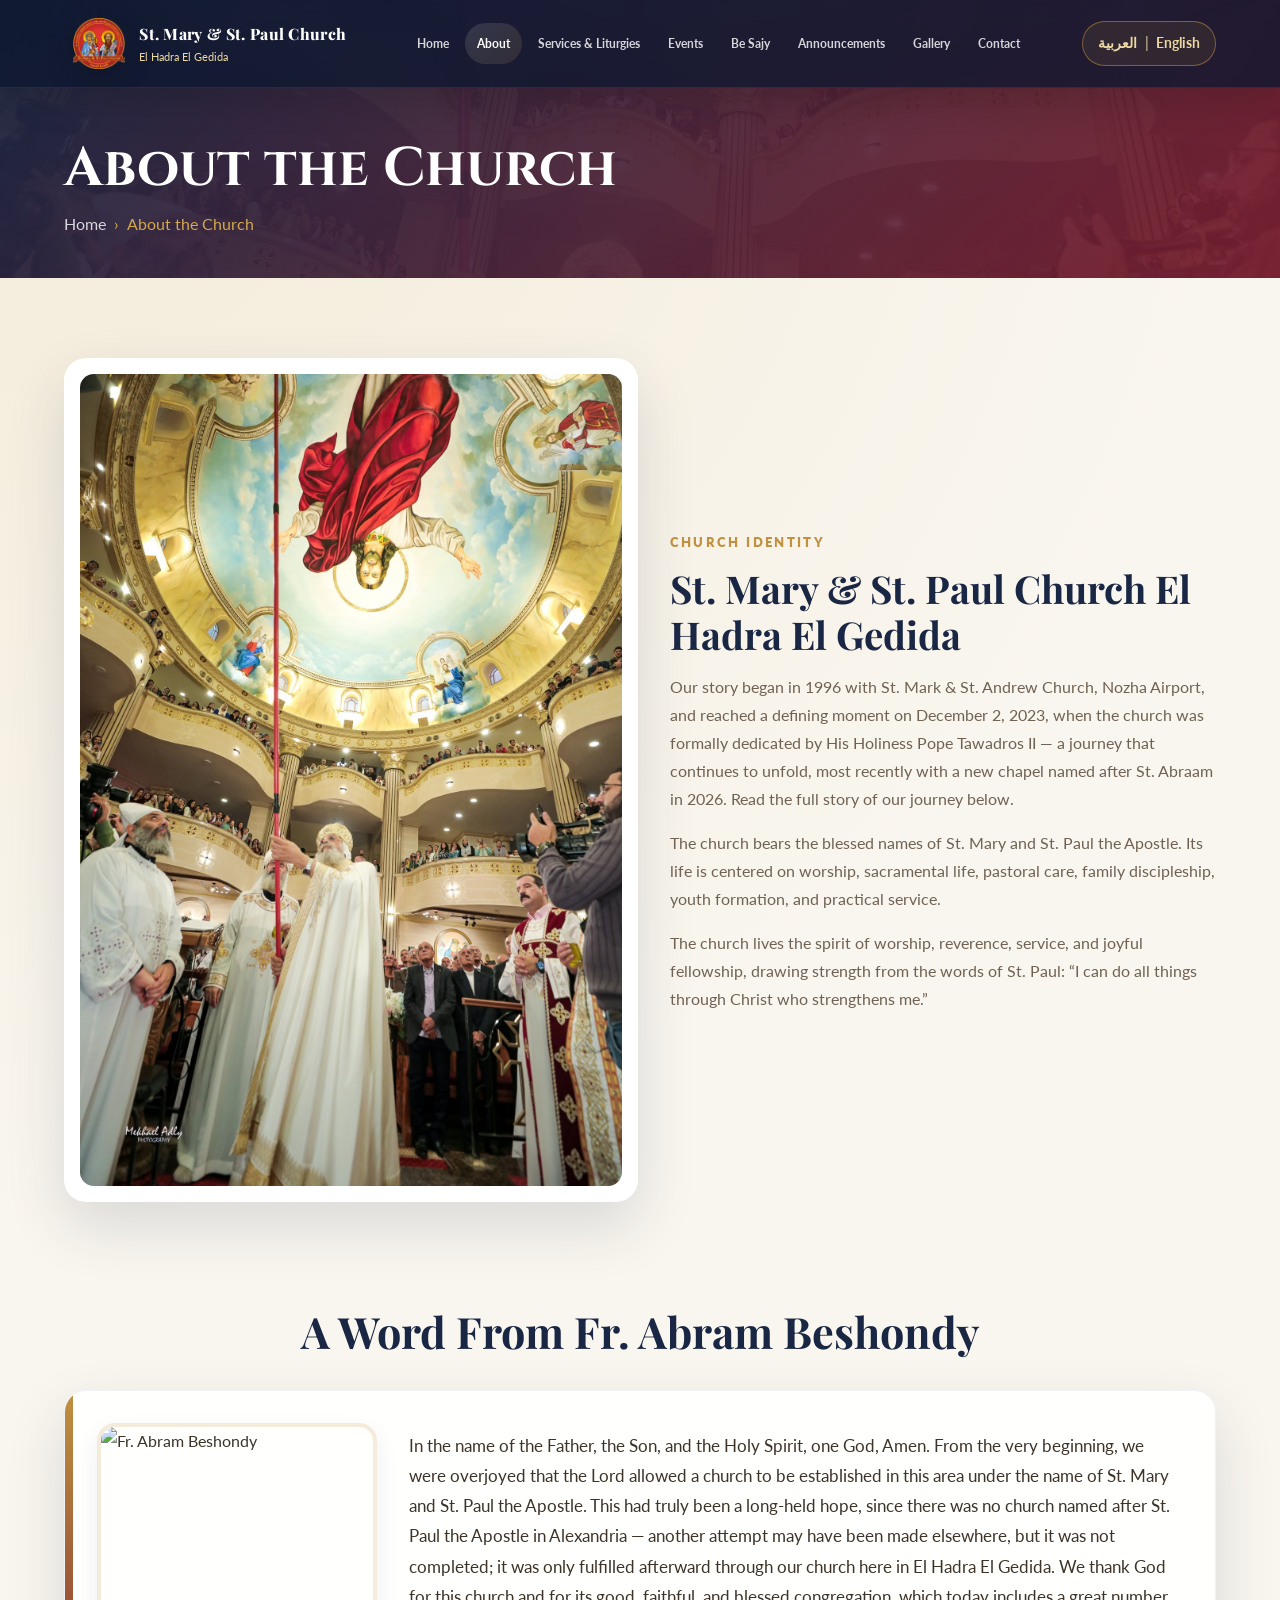
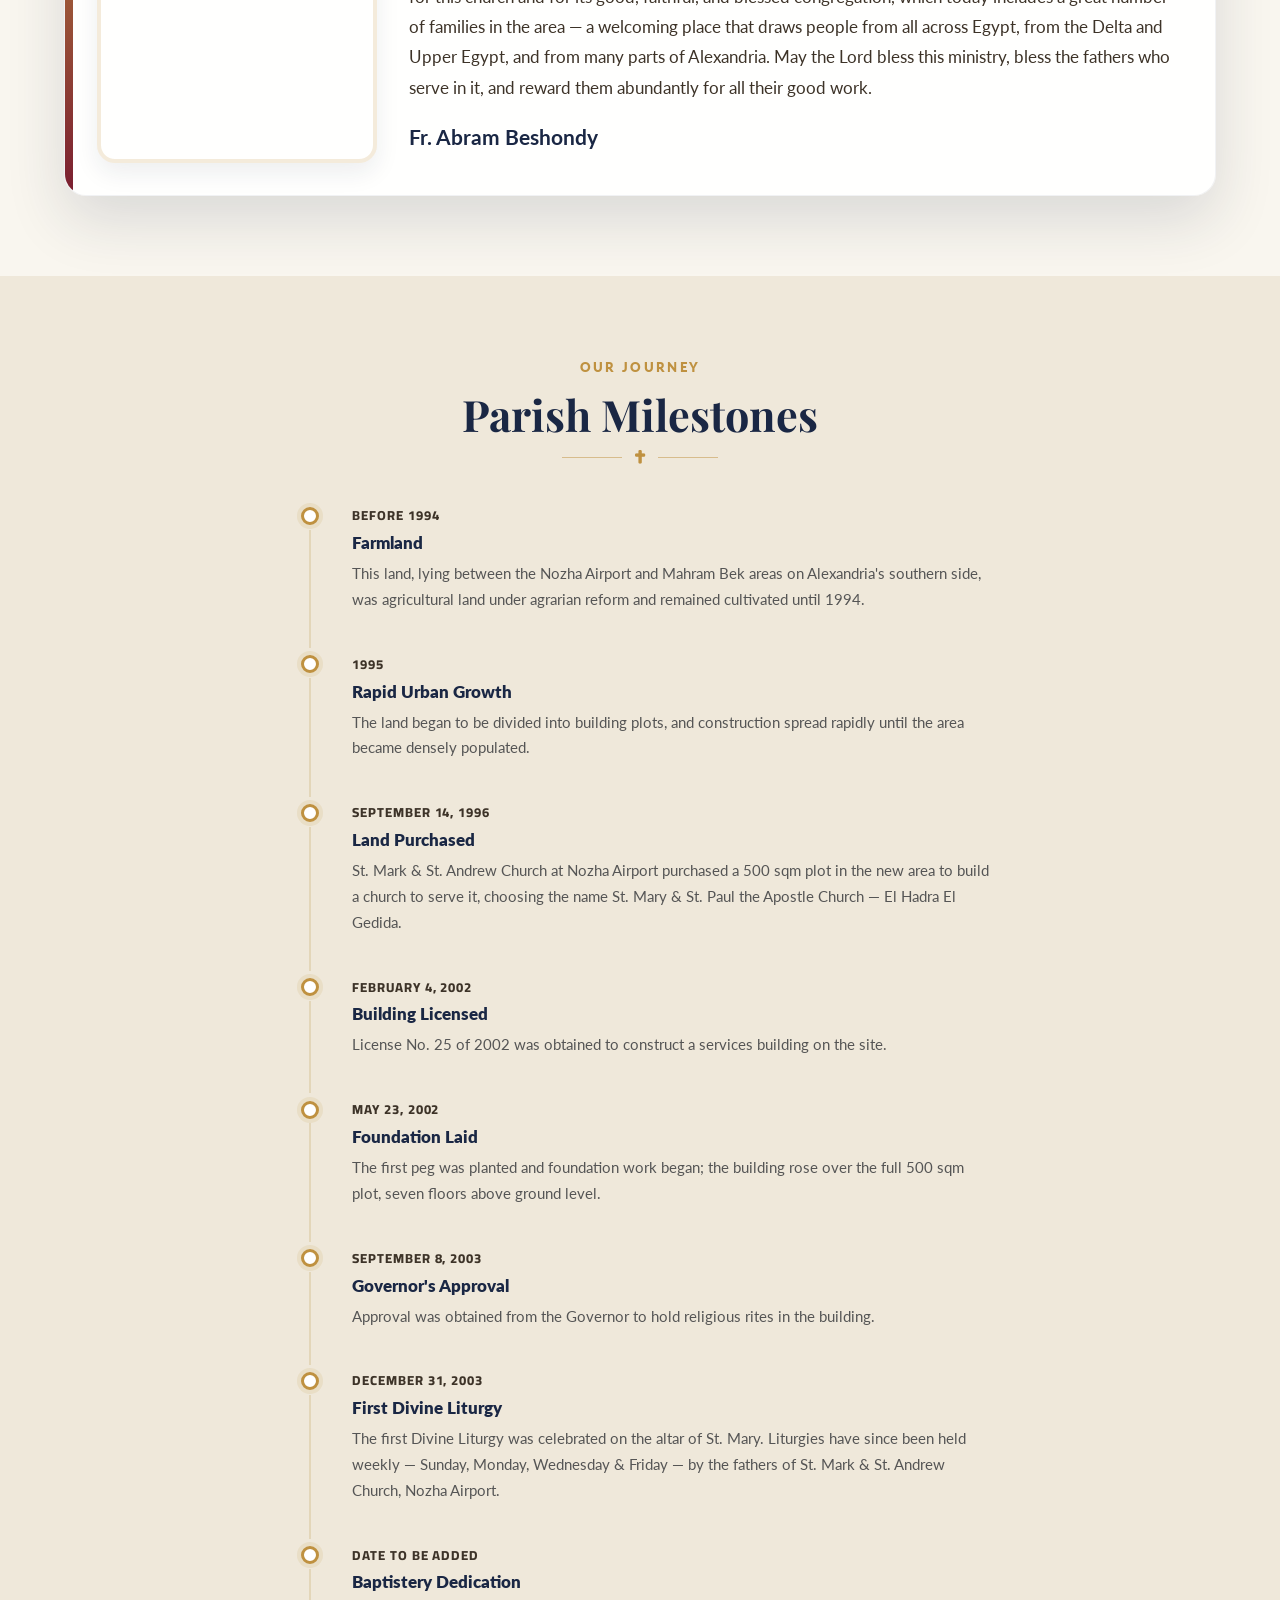
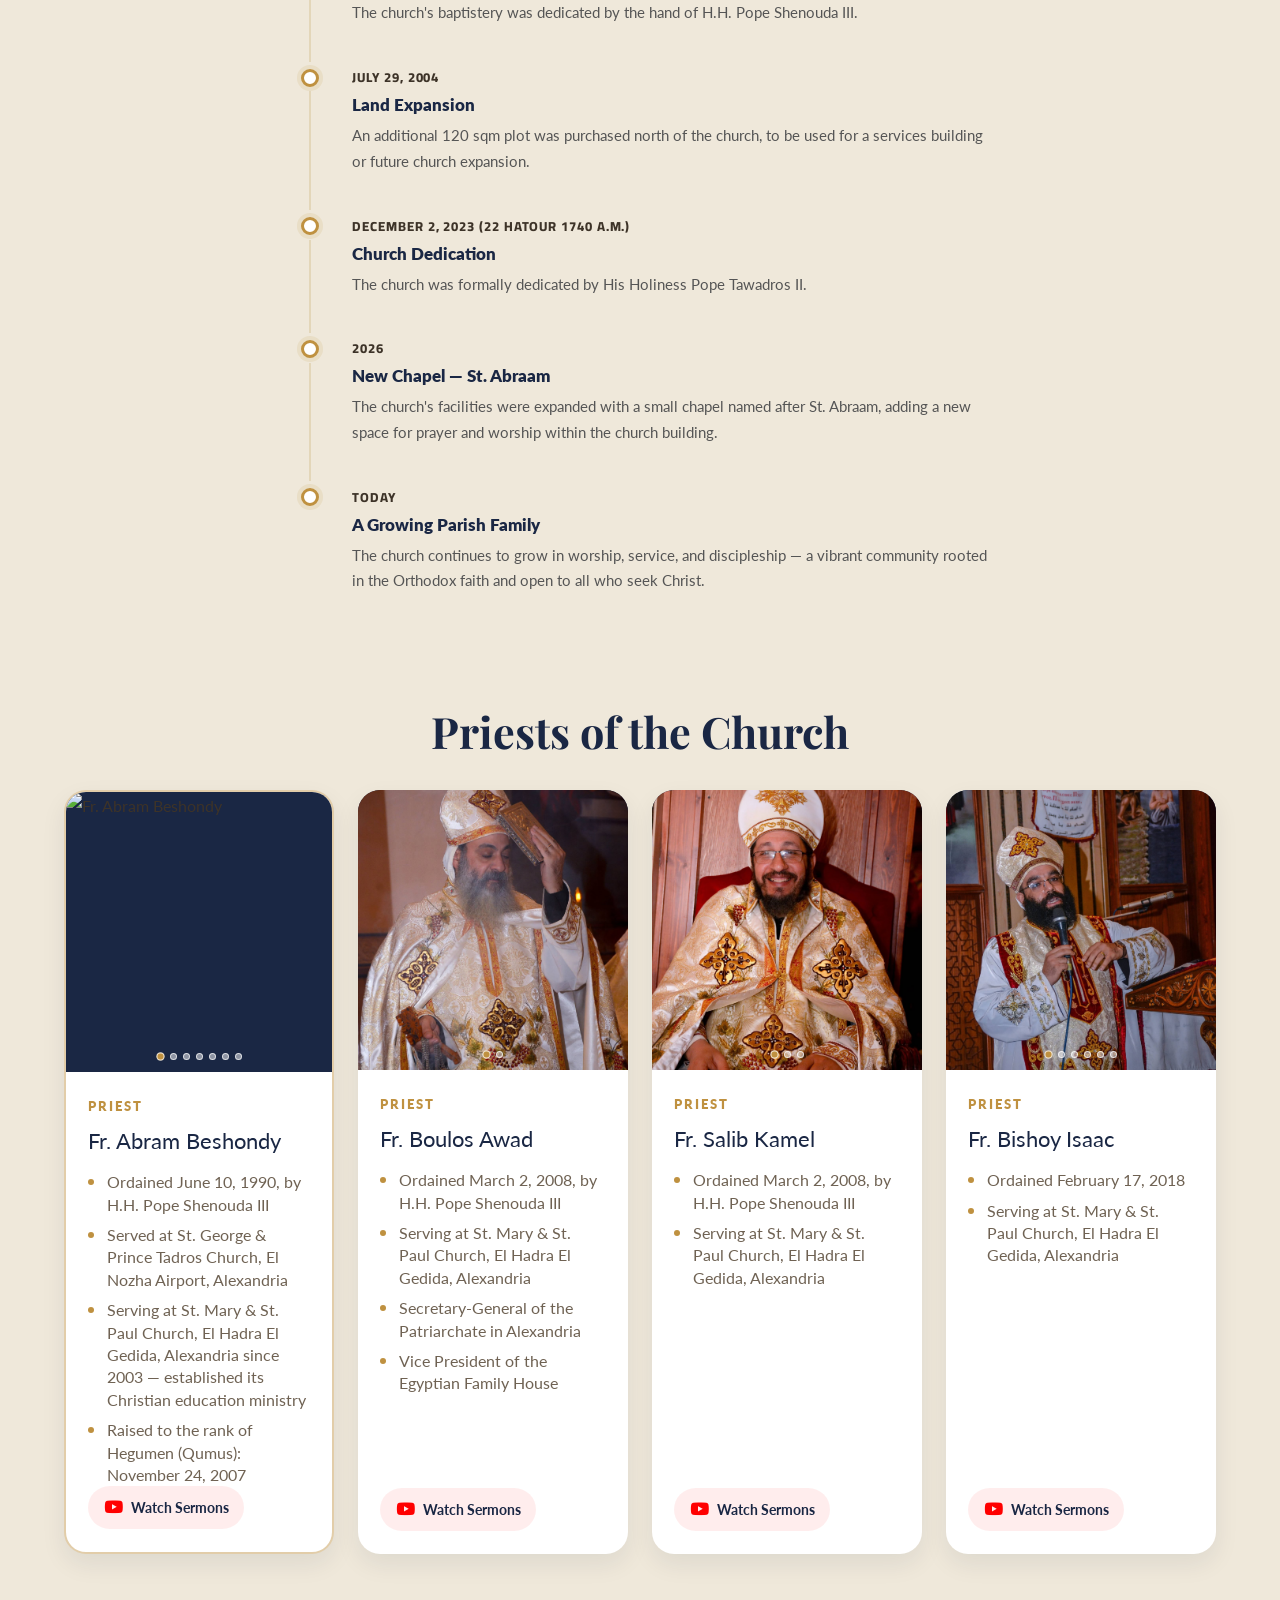
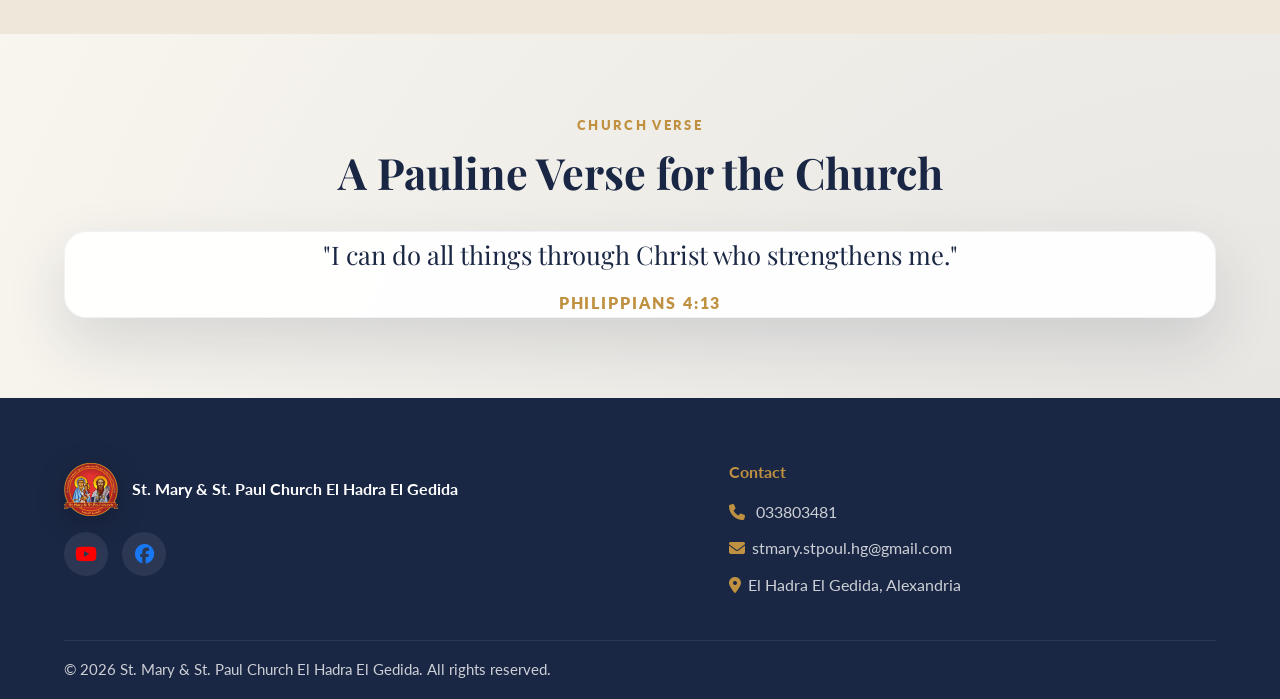
==== pages/about.html @ 47e1be83 "Add files via upload" ====
<!DOCTYPE html>
<html lang="en" dir="ltr">
<head>
  <meta charset="UTF-8" />
  <meta name="viewport" content="width=device-width, initial-scale=1.0" />
  <meta name="description" content="About St. Mary &amp; St. Paul Church  El Hadra El Gedida, its identity, mission, values, and church verse." />
  <title>About - St. Mary &amp; St. Paul Church  El Hadra El Gedida</title>
  <link rel="icon" type="image/png" href="../assets/church-logo.png" />
  <link rel="preconnect" href="https://fonts.googleapis.com" />
  <link rel="preconnect" href="https://fonts.gstatic.com" crossorigin />
  <link href="https://fonts.googleapis.com/css2?family=Amiri:ital,wght@0,400;0,700;1,400&family=Cairo:wght@400;600;700;800&family=Cinzel:wght@400;600;700&family=Playfair+Display:wght@400;600;700&family=Lato:wght@300;400;700&display=swap" rel="stylesheet" />
  <link rel="stylesheet" href="https://cdnjs.cloudflare.com/ajax/libs/font-awesome/6.5.0/css/all.min.css" />
  <link rel="stylesheet" href="../css/styles.css" />
</head>
<body data-title-en="About - St. Mary &amp; St. Paul Church  El Hadra El Gedida" data-title-ar="عن الكنيسة - كنيسة السيدة العذراء والقديس بولس الرسول الحضره الجديده" data-desc-en="About St. Mary &amp; St. Paul Church  El Hadra El Gedida, its identity, mission, values, and church verse." data-desc-ar="عن كنيسة السيدة العذراء والقديس بولس الرسول الحضره الجديده، وهويتها ورسالتها وقيمها وشعارها الكتابي.">
  
<nav id="nav">
  <div class="nav-inner">
    <a href="../index.html" class="nav-brand">
      <img src="../assets/church-logo.png" alt="Church logo" class="brand-logo" />
      <div>
        <div class="brand-name" data-en="St. Mary &amp; St. Paul Church " data-ar="كنيسة السيدة العذراء والقديس بولس الرسول">St. Mary &amp; St. Paul Church </div>
        <div class="brand-sub" data-en="El Hadra El Gedida" data-ar="الحضرة الجديدة">El Hadra El Gedida</div>
      </div>
    </a>

    <div class="nav-links">
      <a href="../index.html" data-en="Home" data-ar="الرئيسية">Home</a><a href="about.html" class="active" data-en="About" data-ar="عن الكنيسة">About</a><a href="services.html" data-en="Services &amp; Liturgies" data-ar="القداسات والخدمات">Services &amp; Liturgies</a><a href="events.html" data-en="Events" data-ar="الفعاليات">Events</a><a href="be-sajy.html" data-en="Be Sajy" data-ar="بي ساجي">Be Sajy</a><a href="announcements.html" data-en="Announcements" data-ar="الإعلانات">Announcements</a><a href="gallery.html" data-en="Gallery" data-ar="المعرض">Gallery</a><a href="contact.html" data-en="Contact" data-ar="اتصل بنا">Contact</a>
    </div>

    <div class="nav-actions">
      <button class="lang-toggle" type="button" onclick="toggleLanguage()" aria-label="Language switch">
        <span>العربية</span>
        <span class="sep">|</span>
        <span>English</span>
      </button>
      <button class="hamburger" id="hamburger" onclick="toggleMenu()" aria-label="Toggle navigation">
        <span></span><span></span><span></span>
      </button>
    </div>
  </div>
</nav>

<div class="nav-mob" id="navMob">
  <button class="lang-toggle" type="button" onclick="toggleLanguage()" aria-label="Language switch">
    <span>العربية</span>
    <span class="sep">|</span>
    <span>English</span>
  </button>
  <a href="../index.html" data-en="Home" data-ar="الرئيسية">Home</a><a href="about.html" class="active" data-en="About" data-ar="عن الكنيسة">About</a><a href="services.html" data-en="Services &amp; Liturgies" data-ar="القداسات والخدمات">Services &amp; Liturgies</a><a href="events.html" data-en="Events" data-ar="الفعاليات">Events</a><a href="be-sajy.html" data-en="Be Sajy" data-ar="بي ساجي">Be Sajy</a><a href="announcements.html" data-en="Announcements" data-ar="الإعلانات">Announcements</a><a href="gallery.html" data-en="Gallery" data-ar="المعرض">Gallery</a><a href="contact.html" data-en="Contact" data-ar="اتصل بنا">Contact</a>
</div>

  
<div class="pg-banner">
  <div class="container">
    <h1 data-en="About the Church" data-ar="عن الكنيسة">About the Church</h1>
    <div class="breadcrumb"><span data-en="Home" data-ar="الرئيسية">Home</span> <span class="bc-gold">›</span> <span class="bc-gold" data-en="About the Church" data-ar="عن الكنيسة">About the Church</span></div>
  </div>
</div>

<section class="section" style="padding-bottom:1.5rem">
  <div class="container">
    <div class="hist-grid hist-grid--compact">
      <div class="image-card">
        <img src="../assets/iconostasis-dedication.jpg" alt="Church interior and iconostasis" class="hist-img" />
      </div>
      <div class="hist-text">
        <span class="eyebrow" data-en="Church Identity" data-ar="هوية الكنيسة">Church Identity</span>
        <h2 data-en="St. Mary &amp; St. Paul Church  El Hadra El Gedida" data-ar="كنيسة السيدة العذراء والقديس بولس الرسول الحضره الجديده">St. Mary &amp; St. Paul Church  El Hadra El Gedida</h2>
        <p data-en="Our story began in 1996 with St. Mark &amp; St. Andrew Church, Nozha Airport, and reached a defining moment on December 2, 2023, when the church was formally dedicated by His Holiness Pope Tawadros II — a journey that continues to unfold, most recently with a new chapel named after St. Abraam in 2026. Read the full story of our journey below." data-ar="بدأت قصتنا عام ١٩٩٦ مع كنيسة مارجرجس والأميرتادرس بمطار النزهة، ووصلت إلى محطة فارقة في ٢ ديسمبر ٢٠٢٣ حين تم تدشين الكنيسة رسميًا بيد قداسة البابا تواضروس الثاني، وما زالت المسيرة مستمرة، وآخرها إضافة كنيسة صغيرة باسم الأنبا أبرام عام ٢٠٢٦. تابع قصة مسيرتنا كاملة أدناه.">Our story began in 1996 with St. Mark &amp; St. Andrew Church, Nozha Airport, and reached a defining moment on December 2, 2023, when the church was formally dedicated by His Holiness Pope Tawadros II — a journey that continues to unfold, most recently with a new chapel named after St. Abraam in 2026. Read the full story of our journey below.</p>
        <p data-en="The church bears the blessed names of St. Mary and St. Paul the Apostle. Its life is centered on worship, sacramental life, pastoral care, family discipleship, youth formation, and practical service." data-ar="تحمل الكنيسة الاسمين المباركين للسيدة العذراء والقديس بولس الرسول. وتتمحور حياتها حول العبادة والأسرار والرعاية والخدمة وتكوين الأسر والشباب عمليًا وروحيًا.">The church bears the blessed names of St. Mary and St. Paul the Apostle. Its life is centered on worship, sacramental life, pastoral care, family discipleship, youth formation, and practical service.</p>
        <p data-en="The church lives the spirit of worship, reverence, service, and joyful fellowship, drawing strength from the words of St. Paul: “I can do all things through Christ who strengthens me.”" data-ar="تحيا الكنيسة بروح العبادة والوقار والخدمة والشركة المفرحة، مستندة إلى كلمات القديس بولس: «أستطيع كل شيء في المسيح الذي يقوّيني».">The church lives the spirit of worship, reverence, service, and joyful fellowship, drawing strength from the words of St. Paul: “I can do all things through Christ who strengthens me.”</p>
      </div>
    </div>
  </div>
</section>

<section class="section">
  <div class="container">
    <div class="sec-hd reveal-up">
      <h2 data-en="A Word From Fr. Abram Beshondy" data-ar="كلمة من أبونا أبرام بشوندي">A Word From Fr. Abram Beshondy</h2>
    </div>

    <div class="welcome-card reveal-up">
      <img src="../assets/fr-abram-new-1.jpg" alt="Fr. Abram Beshondy" class="welcome-photo" />
      <div>
        <p class="welcome-quote" data-en="In the name of the Father, the Son, and the Holy Spirit, one God, Amen. From the very beginning, we were overjoyed that the Lord allowed a church to be established in this area under the name of St. Mary and St. Paul the Apostle. This had truly been a long-held hope, since there was no church named after St. Paul the Apostle in Alexandria &mdash; another attempt may have been made elsewhere, but it was not completed; it was only fulfilled afterward through our church here in El Hadra El Gedida. We thank God for this church and for its good, faithful, and blessed congregation, which today includes a great number of families in the area &mdash; a welcoming place that draws people from all across Egypt, from the Delta and Upper Egypt, and from many parts of Alexandria. May the Lord bless this ministry, bless the fathers who serve in it, and reward them abundantly for all their good work." data-ar="بسم الاب و الابن و الروح القدس الله واحد امين.في البدايه احنا فرحانين اوي ان ربنا سمح ان يبقي في كنيسه في المنطقه هنا باسم السيده العذراء و القديس بولس الرسول و دي كانت امنيه الحقيقه من زمان لان مكنش في كنايس باسم بولس الرسول في اسكندريه يمكن كان في كنيسه تانيه و محصلش انها تمت لكت تمت بعد الكنيسه بتاعتنا هنا في الحضره الجديده . فنشكر ربنا  ان في كنيسه و في شعب طيب و وفي ومبارك و يعتبر عدد كبير اوي اوي من اسر موجوده في المنطقه لانها منطقه جاذبه مش طارده و جاذبه ناس كتير اوي من كل مصر وجه بحري و وجه قبلي و من مناطق كتير في اسكندريه فربنا يبارك و يبارك في الخدمه و في الاباء اللي بيشتغلو فيها و يعوضهم كل خير.">In the name of the Father, the Son, and the Holy Spirit, one God, Amen. From the very beginning, we were overjoyed that the Lord allowed a church to be established in this area under the name of St. Mary and St. Paul the Apostle. This had truly been a long-held hope, since there was no church named after St. Paul the Apostle in Alexandria &mdash; another attempt may have been made elsewhere, but it was not completed; it was only fulfilled afterward through our church here in El Hadra El Gedida. We thank God for this church and for its good, faithful, and blessed congregation, which today includes a great number of families in the area &mdash; a welcoming place that draws people from all across Egypt, from the Delta and Upper Egypt, and from many parts of Alexandria. May the Lord bless this ministry, bless the fathers who serve in it, and reward them abundantly for all their good work.</p>
        <div class="sig-name" data-en="Fr. Abram Beshondy" data-ar="أبونا أبرام بشوندي">Fr. Abram Beshondy</div>
      </div>
    </div>
  </div>
  </div>
</section>

<section class="section sec--alt">
  <div class="container">
    <div class="sec-hd reveal-up">
      <span class="eyebrow" data-en="Our Journey" data-ar="مسيرتنا">Our Journey</span>
      <h2 data-en="Parish Milestones" data-ar="محطات الكنيسة">Parish Milestones</h2>
      <div class="tl-divider"><span></span><i class="fa-solid fa-cross"></i><span></span></div>
    </div>

    <div class="timeline">

      <div class="tl-item reveal-up">
        <div class="tl-marker"><span class="tl-dot"></span><div class="tl-line"></div></div>
        <div class="tl-body">
          <div class="tl-year" data-en="Before 1994" data-ar="قبل سنة ١٩٩٤">Before 1994</div>
          <div class="tl-title" data-en="Farmland" data-ar="أرض زراعية">Farmland</div>
          <div class="tl-text" data-en="This land, lying between the Nozha Airport and Mahram Bek areas on Alexandria's southern side, was agricultural land under agrarian reform and remained cultivated until 1994." data-ar="كانت هذه المنطقة، الواقعة بين منطقتي مطار النزهة ومحرم بك من الوجه القبلي، أرضًا زراعية تابعة للإصلاح الزراعي، وظلت مزروعة حتى سنة ١٩٩٤.">This land, lying between the Nozha Airport and Mahram Bek areas on Alexandria's southern side, was agricultural land under agrarian reform and remained cultivated until 1994.</div>
        </div>
      </div>

      <div class="tl-item reveal-up">
        <div class="tl-marker"><span class="tl-dot"></span><div class="tl-line"></div></div>
        <div class="tl-body">
          <div class="tl-year" data-en="1995" data-ar="١٩٩٥">1995</div>
          <div class="tl-title" data-en="Rapid Urban Growth" data-ar="توسع عمراني سريع">Rapid Urban Growth</div>
          <div class="tl-text" data-en="The land began to be divided into building plots, and construction spread rapidly until the area became densely populated." data-ar="بدأ تقسيم هذه الأرض إلى مبانٍ، وانتشرت فيها المباني انتشارًا هائلاً حتى أصبحت المنطقة مزدحمة بالسكان.">The land began to be divided into building plots, and construction spread rapidly until the area became densely populated.</div>
        </div>
      </div>

      <div class="tl-item reveal-up">
        <div class="tl-marker"><span class="tl-dot"></span><div class="tl-line"></div></div>
        <div class="tl-body">
          <div class="tl-year" data-en="September 14, 1996" data-ar="١٤ سبتمبر ١٩٩٦">September 14, 1996</div>
          <div class="tl-title" data-en="Land Purchased" data-ar="شراء الأرض">Land Purchased</div>
          <div class="tl-text" data-en="St. Mark &amp; St. Andrew Church at Nozha Airport purchased a 500 sqm plot in the new area to build a church to serve it, choosing the name St. Mary &amp; St. Paul the Apostle Church — El Hadra El Gedida." data-ar="قامت كنيسة مارجرجس والأميرتادرس بمطار النزهة بشراء قطعة أرض مساحتها ٥٠٠ م٢ في المنطقة الجديدة لإنشاء كنيسة تخدمها، وتم اختيار اسم كنيسة السيدة العذراء والقديس بولس الرسول - بالحضرة الجديدة.">St. Mark &amp; St. Andrew Church at Nozha Airport purchased a 500 sqm plot in the new area to build a church to serve it, choosing the name St. Mary &amp; St. Paul the Apostle Church — El Hadra El Gedida.</div>
        </div>
      </div>

      <div class="tl-item reveal-up">
        <div class="tl-marker"><span class="tl-dot"></span><div class="tl-line"></div></div>
        <div class="tl-body">
          <div class="tl-year" data-en="February 4, 2002" data-ar="٤ فبراير ٢٠٠٢">February 4, 2002</div>
          <div class="tl-title" data-en="Building Licensed" data-ar="الحصول على ترخيص البناء">Building Licensed</div>
          <div class="tl-text" data-en="License No. 25 of 2002 was obtained to construct a services building on the site." data-ar="تم الحصول على الترخيص رقم ٢٥ لسنة ٢٠٠٢ لإنشاء مبنى خدمات.">License No. 25 of 2002 was obtained to construct a services building on the site.</div>
        </div>
      </div>

      <div class="tl-item reveal-up">
        <div class="tl-marker"><span class="tl-dot"></span><div class="tl-line"></div></div>
        <div class="tl-body">
          <div class="tl-year" data-en="May 23, 2002" data-ar="٢٣ مايو ٢٠٠٢">May 23, 2002</div>
          <div class="tl-title" data-en="Foundation Laid" data-ar="وضع حجر الأساس">Foundation Laid</div>
          <div class="tl-text" data-en="The first peg was planted and foundation work began; the building rose over the full 500 sqm plot, seven floors above ground level." data-ar="تم زرع أول خازوق وبدأ العمل في الأساسات والقواعد والأعمدة، وأُقيم المبنى بالكامل على مساحة الأرض (٥٠٠ م٢) على سبعة أدوار علوية.">The first peg was planted and foundation work began; the building rose over the full 500 sqm plot, seven floors above ground level.</div>
        </div>
      </div>

      <div class="tl-item reveal-up">
        <div class="tl-marker"><span class="tl-dot"></span><div class="tl-line"></div></div>
        <div class="tl-body">
          <div class="tl-year" data-en="September 8, 2003" data-ar="٨ سبتمبر ٢٠٠٣">September 8, 2003</div>
          <div class="tl-title" data-en="Governor's Approval" data-ar="موافقة المحافظة">Governor's Approval</div>
          <div class="tl-text" data-en="Approval was obtained from the Governor to hold religious rites in the building." data-ar="تم الحصول على موافقة السيد المحافظ على إقامة الشعائر الدينية بالمبنى.">Approval was obtained from the Governor to hold religious rites in the building.</div>
        </div>
      </div>

      <div class="tl-item reveal-up">
        <div class="tl-marker"><span class="tl-dot"></span><div class="tl-line"></div></div>
        <div class="tl-body">
          <div class="tl-year" data-en="December 31, 2003" data-ar="٣١ ديسمبر ٢٠٠٣">December 31, 2003</div>
          <div class="tl-title" data-en="First Divine Liturgy" data-ar="أول قداس إلهي">First Divine Liturgy</div>
          <div class="tl-text" data-en="The first Divine Liturgy was celebrated on the altar of St. Mary. Liturgies have since been held weekly — Sunday, Monday, Wednesday &amp; Friday — by the fathers of St. Mark &amp; St. Andrew Church, Nozha Airport." data-ar="أُقيم أول قداس إلهي في هذه الكنيسة على مذبح السيدة العذراء، وتُقام القداسات أسبوعيًا أيام الأحد والاثنين والأربعاء والجمعة بواسطة آباء كهنة كنيسة مارجرجس والأميرتادرس بمطار النزهة.">The first Divine Liturgy was celebrated on the altar of St. Mary. Liturgies have since been held weekly — Sunday, Monday, Wednesday &amp; Friday — by the fathers of St. Mark &amp; St. Andrew Church, Nozha Airport.</div>
        </div>
      </div>

      <div class="tl-item reveal-up">
        <div class="tl-marker"><span class="tl-dot"></span><div class="tl-line"></div></div>
        <div class="tl-body">
          <div class="tl-year" data-en="Date to be added" data-ar="التاريخ قريبًا">Date to be added</div>
          <div class="tl-title" data-en="Baptistery Dedication" data-ar="تدشين المعمودية">Baptistery Dedication</div>
          <div class="tl-text" data-en="The church's baptistery was dedicated by the hand of H.H. Pope Shenouda III." data-ar="تم تدشين المعمودية بيد قداسة البابا شنودة الثالث.">The church's baptistery was dedicated by the hand of H.H. Pope Shenouda III.</div>
        </div>
      </div>

      <div class="tl-item reveal-up">
        <div class="tl-marker"><span class="tl-dot"></span><div class="tl-line"></div></div>
        <div class="tl-body">
          <div class="tl-year" data-en="July 29, 2004" data-ar="٢٩ يوليو ٢٠٠٤">July 29, 2004</div>
          <div class="tl-title" data-en="Land Expansion" data-ar="توسعة الأرض">Land Expansion</div>
          <div class="tl-text" data-en="An additional 120 sqm plot was purchased north of the church, to be used for a services building or future church expansion." data-ar="تم شراء قطعة أرض إضافية مساحتها ١٢٠ م٢ بحري الكنيسة، لإقامة مبنى خدمات عليها أو توسيع الكنيسة مستقبلاً.">An additional 120 sqm plot was purchased north of the church, to be used for a services building or future church expansion.</div>
        </div>
      </div>

      <div class="tl-item reveal-up">
        <div class="tl-marker"><span class="tl-dot"></span><div class="tl-line"></div></div>
        <div class="tl-body">
          <div class="tl-year" data-en="December 2, 2023 (22 Hatour 1740 A.M.)" data-ar="٢ ديسمبر ٢٠٢٣م - ٢٢ هاتور ١٧٤٠ش">December 2, 2023 (22 Hatour 1740 A.M.)</div>
          <div class="tl-title" data-en="Church Dedication" data-ar="تدشين الكنيسة">Church Dedication</div>
          <div class="tl-text" data-en="The church was formally dedicated by His Holiness Pope Tawadros II." data-ar="تم تدشين الكنيسة بيد قداسة البابا تواضروس الثاني.">The church was formally dedicated by His Holiness Pope Tawadros II.</div>
        </div>
      </div>

      <div class="tl-item reveal-up">
        <div class="tl-marker"><span class="tl-dot"></span><div class="tl-line"></div></div>
        <div class="tl-body">
          <div class="tl-year" data-en="2026" data-ar="٢٠٢٦">2026</div>
          <div class="tl-title" data-en="New Chapel — St. Abraam" data-ar="توسعة الكنيسة الصغيرة باسم الأنبا أبرام">New Chapel — St. Abraam</div>
          <div class="tl-text" data-en="The church's facilities were expanded with a small chapel named after St. Abraam, adding a new space for prayer and worship within the church building." data-ar="تمت توسعة مرافق الكنيسة بإضافة كنيسة صغيرة باسم الأنبا أبرام، لتوفر مساحة جديدة للصلاة والعبادة داخل مبنى الكنيسة.">The church's facilities were expanded with a small chapel named after St. Abraam, adding a new space for prayer and worship within the church building.</div>
        </div>
      </div>

      <div class="tl-item reveal-up">
        <div class="tl-marker"><span class="tl-dot"></span></div>
        <div class="tl-body">
          <div class="tl-year" data-en="Today" data-ar="اليوم">Today</div>
          <div class="tl-title" data-en="A Growing Parish Family" data-ar="أسرة كنسية في نمو">A Growing Parish Family</div>
          <div class="tl-text" data-en="The church continues to grow in worship, service, and discipleship — a vibrant community rooted in the Orthodox faith and open to all who seek Christ." data-ar="تواصل الكنيسة نموها في العبادة والخدمة والتلمذة، وهي مجتمع حيّ متجذّر في الإيمان الأرثوذكسي، مفتوح لكل من يسعى إلى المسيح.">The church continues to grow in worship, service, and discipleship — a vibrant community rooted in the Orthodox faith and open to all who seek Christ.</div>
        </div>
      </div>

    </div>
  </div>
</section>

<section class="section sec--alt" style="padding-top:1.5rem" id="clergy">
  <div class="container">
    <div class="sec-hd">
      <h2 data-en="Priests of the Church" data-ar="كهنة الكنيسة">Priests of the Church</h2>
    </div>
    <div class="grid-4 clergy-grid">
      <div class="clergy-card clergy-card--featured">
        <div class="clergy-media">
          <img src="../assets/fr-abram-new-1.jpg" alt="Fr. Abram Beshondy" class="clergy-img active" />
          <img src="../assets/fr-abram-new-2.jpg" alt="Fr. Abram Beshondy" class="clergy-img" />
          <img src="../assets/fr-abram-new-3.jpg" alt="Fr. Abram Beshondy" class="clergy-img" />
          <img src="../assets/fr-abram-new-4.jpg" alt="Fr. Abram Beshondy" class="clergy-img" />
          <img src="../assets/fr-abram-new-5.jpg" alt="Fr. Abram Beshondy" class="clergy-img" />
          <img src="../assets/fr-abram-new-6.jpg" alt="Fr. Abram Beshondy" class="clergy-img" />
          <img src="../assets/fr-abram-new-7.jpg" alt="Fr. Abram Beshondy" class="clergy-img" />
          <div class="clergy-dots">
            <span class="clergy-dot active"></span>
            <span class="clergy-dot"></span>
            <span class="clergy-dot"></span>
            <span class="clergy-dot"></span>
            <span class="clergy-dot"></span>
            <span class="clergy-dot"></span>
            <span class="clergy-dot"></span>
          </div>
        </div>
        <div class="clergy-body">
          <span class="clergy-role" data-en="Priest" data-ar="كاهن">Priest</span>
          <div class="clergy-name" data-en="Fr. Abram Beshondy" data-ar="أبونا أبرام بشندي">Fr. Abram Beshondy</div>
          <ul class="clergy-bio-list">
            <li data-en="Ordained June 10, 1990, by H.H. Pope Shenouda III" data-ar="تاريخ الرسامة: 10 يونيو 1990 م، بيد قداسة البابا شنودة الثالث">Ordained June 10, 1990, by H.H. Pope Shenouda III</li>
            <li data-en="Served at St. George &amp; Prince Tadros Church, El Nozha Airport, Alexandria" data-ar="خدم في كنيسة الشهيد مار جرجس والأمير تادرس، مطار النزهة، الإسكندرية">Served at St. George &amp; Prince Tadros Church, El Nozha Airport, Alexandria</li>
            <li data-en="Serving at St. Mary &amp; St. Paul Church, El Hadra El Gedida, Alexandria since 2003 &mdash; established its Christian education ministry" data-ar="يخدم في كنيسة العذراء مريم والقديس بولس، الحضرة الجديدة، الإسكندرية منذ 2003 - أسس خدمة التربية الكنسية بالكنيسة">Serving at St. Mary &amp; St. Paul Church, El Hadra El Gedida, Alexandria since 2003 &mdash; established its Christian education ministry</li>
            <li data-en="Raised to the rank of Hegumen (Qumus): November 24, 2007" data-ar="تاريخ القمصية: 24 نوفمبر 2007 م">Raised to the rank of Hegumen (Qumus): November 24, 2007</li>
          </ul>
          <a class="clergy-sermon" href="https://www.youtube.com/watch?v=RUzJAqiiWrI" target="_blank" rel="noopener" aria-label="Watch sermons"><i class="fa-brands fa-youtube"></i><span data-en="Watch Sermons" data-ar="شاهد العظات">Watch Sermons</span></a>
        </div>
      </div>

      <div class="clergy-card">
        <div class="clergy-media">
          <img src="../assets/fr-boulos.jpg" alt="Fr. Boulos Awad" class="clergy-img active" />
          <img src="../assets/fr-boulos-2.jpg" alt="Fr. Boulos Awad" class="clergy-img" />
          <div class="clergy-dots">
            <span class="clergy-dot active"></span>
            <span class="clergy-dot"></span>
          </div>
        </div>
        <div class="clergy-body">
          <span class="clergy-role" data-en="Priest" data-ar="كاهن">Priest</span>
          <div class="clergy-name" data-en="Fr. Boulos Awad" data-ar="أبونا بولس عوض">Fr. Boulos Awad</div>
          <ul class="clergy-bio-list">
            <li data-en="Ordained March 2, 2008, by H.H. Pope Shenouda III" data-ar="تاريخ الرسامة: 2 مارس 2008 م، بيد قداسة البابا شنودة الثالث">Ordained March 2, 2008, by H.H. Pope Shenouda III</li>
            <li data-en="Serving at St. Mary &amp; St. Paul Church, El Hadra El Gedida, Alexandria" data-ar="يخدم في كنيسة العذراء مريم والقديس بولس، الحضرة الجديدة، الإسكندرية">Serving at St. Mary &amp; St. Paul Church, El Hadra El Gedida, Alexandria</li>
            <li data-en="Secretary-General of the Patriarchate in Alexandria" data-ar="سكرتير عام البطريركية بالإسكندرية">Secretary-General of the Patriarchate in Alexandria</li>
            <li data-en="Vice President of the Egyptian Family House" data-ar="نائب رئيس بيت العائلة المصرية">Vice President of the Egyptian Family House</li>
          </ul>
          <a class="clergy-sermon" href="https://www.youtube.com/watch?v=On-4Xep-pwo&pp=0gcJCaMLAYcqIYzv" target="_blank" rel="noopener" aria-label="Watch sermons"><i class="fa-brands fa-youtube"></i><span data-en="Watch Sermons" data-ar="شاهد العظات">Watch Sermons</span></a>
        </div>
      </div>

      <div class="clergy-card">
        <div class="clergy-media">
          <img src="../assets/fr-salib.jpg" alt="Fr. Salib Kamel" class="clergy-img active" />
          <img src="../assets/fr-salib-2.jpg" alt="Fr. Salib Kamel" class="clergy-img" />
          <img src="../assets/fr-salib-3.jpg" alt="Fr. Salib Kamel" class="clergy-img" />
          <div class="clergy-dots">
            <span class="clergy-dot active"></span>
            <span class="clergy-dot"></span>
            <span class="clergy-dot"></span>
          </div>
        </div>
        <div class="clergy-body">
          <span class="clergy-role" data-en="Priest" data-ar="كاهن">Priest</span>
          <div class="clergy-name" data-en="Fr. Salib Kamel" data-ar="أبونا صليب كامل">Fr. Salib Kamel</div>
          <ul class="clergy-bio-list">
            <li data-en="Ordained March 2, 2008, by H.H. Pope Shenouda III" data-ar="تاريخ الرسامة: 2 مارس 2008 م، بيد قداسة البابا شنودة الثالث">Ordained March 2, 2008, by H.H. Pope Shenouda III</li>
            <li data-en="Serving at St. Mary &amp; St. Paul Church, El Hadra El Gedida, Alexandria" data-ar="يخدم في كنيسة العذراء مريم والقديس بولس، الحضرة الجديدة، الإسكندرية">Serving at St. Mary &amp; St. Paul Church, El Hadra El Gedida, Alexandria</li>
          </ul>
          <a class="clergy-sermon" href="https://www.youtube.com/watch?v=OdsekL3yeto" target="_blank" rel="noopener" aria-label="Watch sermons"><i class="fa-brands fa-youtube"></i><span data-en="Watch Sermons" data-ar="شاهد العظات">Watch Sermons</span></a>
        </div>
      </div>

      <div class="clergy-card">
        <div class="clergy-media">
          <img src="../assets/fr-bishoy.jpg" alt="Fr. Bishoy Isaac" class="clergy-img active" />
          <img src="../assets/fr-bishoy-2.jpg" alt="Fr. Bishoy Isaac" class="clergy-img" />
          <img src="../assets/fr-bishoy-3.jpg" alt="Fr. Bishoy Isaac" class="clergy-img" />
          <img src="../assets/fr-bishoy-4.jpg" alt="Fr. Bishoy Isaac" class="clergy-img" />
          <img src="../assets/fr-bishoy-5.jpg" alt="Fr. Bishoy Isaac" class="clergy-img" />
          <img src="../assets/fr-bishoy-6.jpg" alt="Fr. Bishoy Isaac" class="clergy-img" />
          <div class="clergy-dots">
            <span class="clergy-dot active"></span>
            <span class="clergy-dot"></span>
            <span class="clergy-dot"></span>
            <span class="clergy-dot"></span>
            <span class="clergy-dot"></span>
            <span class="clergy-dot"></span>
          </div>
        </div>
        <div class="clergy-body">
          <span class="clergy-role" data-en="Priest" data-ar="كاهن">Priest</span>
          <div class="clergy-name" data-en="Fr. Bishoy Isaac" data-ar="أبونا بيشوي إسحاق">Fr. Bishoy Isaac</div>
          <ul class="clergy-bio-list">
            <li data-en="Ordained February 17, 2018" data-ar="تاريخ الرسامة: 17 فبراير 2018 م">Ordained February 17, 2018</li>
            <li data-en="Serving at St. Mary &amp; St. Paul Church, El Hadra El Gedida, Alexandria" data-ar="يخدم في كنيسة العذراء مريم والقديس بولس، الحضرة الجديدة، الإسكندرية">Serving at St. Mary &amp; St. Paul Church, El Hadra El Gedida, Alexandria</li>
          </ul>
          <a class="clergy-sermon" href="https://www.youtube.com/watch?v=7JCJN152cYY" target="_blank" rel="noopener" aria-label="Watch sermons"><i class="fa-brands fa-youtube"></i><span data-en="Watch Sermons" data-ar="شاهد العظات">Watch Sermons</span></a>
        </div>
      </div>
    </div>
  </div>
</section>

<section class="section">
  <div class="container">
    <div class="sec-hd">
      <span class="eyebrow" data-en="Church Verse" data-ar="شعار الكنيسة">Church Verse</span>
      <h2 data-en="A Pauline Verse for the Church" data-ar="آية مرتبطة بالقديس بولس">A Pauline Verse for the Church</h2>
    </div>
    <div class="info-box tc">
      <p class="sc-text dark-text" data-en="&amp;quot;I can do all things through Christ who strengthens me.&amp;quot;" data-ar="«أستطيع كل شيء في المسيح الذي يقوّيني»">“I can do all things through Christ who strengthens me.”</p>
      <div class="sc-ref dark-ref" data-en="Philippians 4:13" data-ar="فيلبي ٤:١٣">Philippians 4:13</div>
    </div>
  </div>
</section>

  
<footer id="footer">
  <div class="container">
    <div class="foot-grid">
      <div class="foot-about">
        <div class="foot-logo">
          <img src="../assets/church-logo.png" alt="Church logo" class="foot-logo-img" />
          <span data-en="St. Mary &amp; St. Paul Church  El Hadra El Gedida" data-ar="كنيسة السيدة العذراء والقديس بولس الرسول الحضره الجديده">St. Mary &amp; St. Paul Church  El Hadra El Gedida</span>
        </div>
        <div class="foot-social">
          <a href="https://www.youtube.com/@St.Mary_St.Paul_HG" target="_blank" rel="noopener" aria-label="YouTube"><i class="fa-brands fa-youtube" style="color:#ff0000"></i></a>
          <a href="https://www.facebook.com/St.MarySt.Paul.HG/" target="_blank" rel="noopener" aria-label="Facebook"><i class="fa-brands fa-facebook" style="color:#1877f2"></i></a>
        </div>
      </div>

      <div class="foot-col">
        <h4 data-en="Contact" data-ar="التواصل">Contact</h4>
        <ul class="contact-list">
          <li><i class="fa-solid fa-phone"></i> <a href="tel:033803481">033803481</a></li>
          <li><i class="fa-solid fa-envelope"></i><a href="mailto:stmary.stpoul.hg@gmail.com">stmary.stpoul.hg@gmail.com</a></li>
          <li><i class="fa-solid fa-location-dot"></i><a href="https://maps.app.goo.gl/TsvVpz9CCjcPpRaT8" target="_blank" rel="noopener" data-en="El Hadra El Gedida, Alexandria" data-ar="الحضرة الجديدة، الإسكندرية">El Hadra El Gedida, Alexandria</a></li>
        </ul>
      </div>
    </div>

    <div class="foot-bottom">
      <span data-en="© 2026 St. Mary &amp; St. Paul Church  El Hadra El Gedida. All rights reserved." data-ar="© 2026 كنيسة السيدة العذراء والقديس بولس الرسول الحضره الجديده. جميع الحقوق محفوظة.">© 2026 St. Mary &amp; St. Paul Church  El Hadra El Gedida. All rights reserved.</span>
    </div>
  </div>
</footer>

  <button id="btt" onclick="window.scrollTo({top:0,behavior:'smooth'})" title="Back to top">
    <i class="fa-solid fa-chevron-up"></i>
  </button>
  <script src="../js/main.js"></script>
</body>
</html>
---- css/styles.css ----
/* Core */
:root{
  --navy:#1A2744;
  --navy-2:#243258;
  --navy-3:#2d4273;
  --burg:#7A1E30;
  --gold:#BF9140;
  --gold-2:#D4A84B;
  --gold-soft:#ecd8a3;
  --ivory:#F9F6EF;
  --linen:#EFE8DA;
  --white:#fff;
  --text:#3d3328;
  --muted:#6f6253;
  --shadow:0 24px 60px rgba(26,39,68,.14);
  --shadow-sm:0 10px 24px rgba(26,39,68,.08);
  --shadow-soft:0 18px 40px rgba(16,24,40,.08);
  --radius:22px;
  --nav-h:88px;
  --mw:1200px;
}
*{box-sizing:border-box;margin:0;padding:0}
html{scroll-behavior:smooth}
body{
  background:var(--ivory);
  color:var(--text);
  font-family:"Lato",sans-serif;
  line-height:1.75;
  overflow-x:hidden;
  background-image:
    radial-gradient(circle at top left, rgba(212,168,75,.14), transparent 22%),
    radial-gradient(circle at bottom right, rgba(36,50,88,.10), transparent 26%);
}
html[lang="ar"] body,
html[lang="ar"] input,
html[lang="ar"] select,
html[lang="ar"] textarea,
html[lang="ar"] button{font-family:"Cairo",sans-serif}
img{max-width:100%;display:block}
a{text-decoration:none;color:inherit}
button{border:0;background:none;font:inherit;cursor:pointer}
table{width:100%;border-collapse:collapse}
.container{max-width:var(--mw);margin:0 auto;padding:0 1.5rem}
.section{padding:5rem 0}
.sec--alt{background:var(--linen)}
.tc{text-align:center}
.reveal-up{
  opacity:0;transform:translateY(26px);transition:opacity .7s ease,transform .7s ease
}
.reveal-up.is-visible{opacity:1;transform:none}
.grid-3,.grid-4{
  display:grid;
  gap:1.5rem;
}
.grid-3{grid-template-columns:repeat(3,minmax(0,1fr))}
.grid-4{grid-template-columns:repeat(4,minmax(0,1fr))}
h1,h2,h3,h4{line-height:1.2}
h1{font-family:"Cinzel",serif}
h2,h3{font-family:"Playfair Display",serif}
html[lang="ar"] h1,
html[lang="ar"] h2,
html[lang="ar"] h3,
html[lang="ar"] h4{font-family:"Cairo",sans-serif}
.eyebrow{
  display:block;
  color:var(--gold);
  font-size:.82rem;
  font-weight:800;
  letter-spacing:.18em;
  text-transform:uppercase;
  margin-bottom:.65rem;
}
html[lang="ar"] .eyebrow{letter-spacing:0}
.sec-hd{max-width:760px;margin:0 auto 2rem;text-align:center}
.sec-hd h2{font-size:clamp(1.8rem,4vw,2.7rem);color:var(--navy)}
.sec-hd p{margin-top:.85rem;color:var(--muted)}

/* Nav */
#nav{
  position:fixed;inset:0 0 auto 0;height:var(--nav-h);z-index:1000;
  background:rgba(14,24,48,.78);-webkit-backdrop-filter:blur(18px);backdrop-filter:blur(18px);
  border-bottom:1px solid rgba(255,255,255,.08);
  box-shadow:0 16px 34px rgba(0,0,0,.12);
}
.nav-inner{
  max-width:var(--mw);margin:0 auto;padding:0 1.5rem;height:100%;
  display:flex;align-items:center;justify-content:space-between;gap:1rem;
}
.nav-brand{
  display:flex;align-items:center;gap:.9rem;min-width:0;
  padding:.3rem .55rem;
}
.brand-logo{
  width:52px;height:52px;object-fit:contain;background:transparent;border-radius:0;
  padding:0;filter:drop-shadow(0 6px 14px rgba(0,0,0,.22));
}
.brand-name{
  color:#fff;font-weight:800;font-size:.98rem;
  font-family:"Playfair Display",serif;letter-spacing:.02em
}
html[lang="ar"] .brand-name{font-family:"Cairo",sans-serif;font-weight:800;letter-spacing:0}
.brand-sub{color:var(--gold-soft);font-size:.7rem}
.nav-links,.nav-actions{display:flex;align-items:center;gap:.25rem}
.nav-links a{
  color:rgba(255,255,255,.82);padding:.6rem .75rem;border-radius:999px;
  font-size:.78rem;font-weight:700;transition:.25s ease;white-space:nowrap;
}
.nav-links a.active,.nav-links a:hover{
  background:linear-gradient(135deg,rgba(255,255,255,.12),rgba(212,168,75,.13));
  color:#fff
}
.lang-toggle{
  display:inline-flex;align-items:center;gap:.45rem;
  color:var(--gold-soft);border:1px solid rgba(191,145,64,.55);
  padding:.6rem .95rem;border-radius:999px;font-weight:700;font-size:.86rem;
  background:rgba(191,145,64,.11);transition:.2s ease;
}
.lang-toggle:hover{background:rgba(191,145,64,.2)}
.lang-toggle .sep{opacity:.7}
.hamburger{display:none;flex-direction:column;gap:5px;padding:.5rem}
.hamburger span{width:24px;height:2px;background:#fff;border-radius:4px}
.nav-mob{
  display:none;position:fixed;top:var(--nav-h);left:1rem;right:1rem;z-index:999;
  background:var(--navy);border-radius:0 0 18px 18px;overflow:hidden;
  box-shadow:var(--shadow);
}
.nav-mob.open{display:block}
.nav-mob a{
  display:block;padding:1rem 1.2rem;border-bottom:1px solid rgba(255,255,255,.07);
  color:#fff
}
.nav-mob a.active{color:var(--gold)}
.nav-mob .lang-toggle{
  width:calc(100% - 2.4rem);margin:1rem 1.2rem;justify-content:center;
  border-color:rgba(191,145,64,.5);
}

/* Buttons */
.btn{
  display:inline-flex;align-items:center;justify-content:center;
  padding:1rem 1.45rem;border-radius:999px;font-weight:800;letter-spacing:.03em;
  transition:.25s ease;box-shadow:var(--shadow-soft)
}
.btn-gold{
  background:linear-gradient(135deg,var(--gold),var(--gold-2));
  color:var(--navy)
}
.btn-gold:hover{transform:translateY(-3px);box-shadow:0 18px 34px rgba(191,145,64,.28)}
.btn-outline{
  border:1px solid rgba(255,255,255,.3);color:#fff;background:rgba(255,255,255,.08);
  -webkit-backdrop-filter:blur(10px);backdrop-filter:blur(10px)
}
.btn-outline:hover{background:rgba(255,255,255,.14);transform:translateY(-3px)}
.btn-navy{background:var(--navy);color:#fff}
.btn-ghost-light{
  background:rgba(255,255,255,.08);color:#fff;border:1px solid rgba(255,255,255,.18)
}
.btn-ghost-light:hover{background:rgba(255,255,255,.14);transform:translateY(-3px)}

/* Hero */
#hero{
  position:relative;min-height:100vh;min-height:100dvh;display:flex;align-items:center;
  padding:calc(var(--nav-h) + 3rem) 0 5rem;
  background:
    linear-gradient(180deg,rgba(14,24,48,.83),rgba(20,30,57,.68),rgba(80,22,38,.88)),
    url("../assets/church-building.jpg") center/cover no-repeat,
    linear-gradient(135deg,var(--navy),var(--burg));
}
.hero-overlay{
  position:absolute;inset:0;
  background:
    radial-gradient(circle at top,rgba(255,255,255,.14),transparent 45%),
    linear-gradient(90deg,rgba(26,39,68,.38),transparent 60%)
}
.hero-content{position:relative;z-index:1;text-align:center;max-width:860px}
.hero-float-row{display:contents}
.hero-float{
  position:absolute;width:140px;height:auto;object-fit:contain;
  opacity:0;z-index:1;
  filter:drop-shadow(0 10px 22px rgba(0,0,0,.45));
  animation-fill-mode:forwards,none;
  animation-timing-function:cubic-bezier(.22,.85,.3,1.1),ease-in-out;
  animation-iteration-count:1,infinite;
}
/* Positioned in the empty corners of the hero, clear of the centered title/text block */
.hero-float--left{
  top:14%;left:5%;
  animation-name:hero-float-in-left,hero-float-bob-left;
  animation-duration:1.5s,6s;
  animation-delay:.3s,1.8s;
}
.hero-float--right{
  bottom:12%;right:5%;
  animation-name:hero-float-in-right,hero-float-bob-right;
  animation-duration:1.5s,6s;
  animation-delay:.5s,2.3s;
}
/* Entrance: each icon swoops in from off-screen and settles into a gentle lean
   toward the centered church name, without any crop/filter altering the artwork itself */
@keyframes hero-float-in-left{
  0%{opacity:0;transform:translate(-70px,-30px) rotate(-22deg) scale(.8)}
  65%{opacity:1;transform:translate(4px,4px) rotate(-3deg) scale(1.04)}
  100%{opacity:1;transform:translate(0,0) rotate(-6deg) scale(1)}
}
@keyframes hero-float-in-right{
  0%{opacity:0;transform:translate(70px,-30px) rotate(22deg) scale(.8)}
  65%{opacity:1;transform:translate(-4px,4px) rotate(3deg) scale(1.04)}
  100%{opacity:1;transform:translate(0,0) rotate(6deg) scale(1)}
}
/* Idle: a slow bob that keeps each icon leaning gently in toward the title */
@keyframes hero-float-bob-left{
  0%,100%{transform:translateY(0) rotate(-6deg)}
  50%{transform:translateY(-14px) rotate(-2deg)}
}
@keyframes hero-float-bob-right{
  0%,100%{transform:translateY(0) rotate(6deg)}
  50%{transform:translateY(-14px) rotate(2deg)}
}
@media (max-width:960px){
  .hero-float{width:92px}
  .hero-float--left{top:9%;left:3%}
  .hero-float--right{bottom:7%;right:3%}
}
@media (max-width:640px){
  /* Keep the same left/right corner placement as desktop, just smaller,
     so each icon stays to its own side instead of sitting centered in the text */
  .hero-float{width:56px}
  .hero-float--left{top:calc(var(--nav-h) + .75rem);left:2%}
  .hero-float--right{bottom:6%;right:2%}
}
.hero-shell{
  padding:2rem 2rem 1.4rem;
  background:linear-gradient(180deg,rgba(255,255,255,.10),rgba(255,255,255,.06));
  border:1px solid rgba(255,255,255,.14);
  -webkit-backdrop-filter:blur(12px);backdrop-filter:blur(12px);
  border-radius:30px;
  box-shadow:0 30px 70px rgba(0,0,0,.22)
}
.hero-eyebrow{
  display:inline-block;color:var(--gold);font-size:.9rem;font-weight:800;
  letter-spacing:.18em;text-transform:uppercase;margin-bottom:1rem
}
.hero-title{font-size:clamp(2.4rem,6vw,4.9rem);color:#fff;margin-bottom:1rem}
.hero-location{
  color:rgba(255,255,255,.75);font-size:clamp(1rem,2vw,1.2rem);font-weight:600;
  letter-spacing:.08em;margin-bottom:1.4rem;font-family:"Playfair Display",serif
}
html[lang="ar"] .hero-location{font-family:"Cairo",sans-serif;letter-spacing:0}
.hero-sub{
  color:rgba(255,255,255,.88);font-size:clamp(1.05rem,2vw,1.3rem);max-width:760px;
  margin:0 auto 2rem;font-family:"Playfair Display",serif
}
html[lang="ar"] .hero-sub{font-family:"Amiri","Cairo",serif;font-style:italic;font-weight:400}
.hero-actions{display:flex;gap:1rem;justify-content:center;flex-wrap:wrap}
.hero-meta{
  margin-top:1.3rem;display:flex;flex-wrap:wrap;justify-content:center;gap:.8rem
}
.hero-pill{
  display:inline-flex;align-items:center;gap:.55rem;padding:.72rem 1rem;border-radius:999px;
  background:rgba(255,255,255,.1);border:1px solid rgba(255,255,255,.14);color:#fff
}
.hero-pill i{color:var(--gold-soft)}
.hero-stats{
  margin-top:1.5rem;display:grid;grid-template-columns:repeat(3,minmax(0,1fr));gap:1rem;text-align:start
}
.hero-stat{
  padding:1rem 1.1rem;border-radius:20px;background:rgba(10,16,34,.28);
  border:1px solid rgba(255,255,255,.1)
}
.hero-stat strong{display:block;color:#fff;margin-bottom:.25rem}
.hero-stat span{display:block;color:rgba(255,255,255,.72);font-size:.95rem}

/* Cards / sections */
.welcome-card,.info-box,.val-card,.event-card,.gallery-card,.table-wrap,.cform,.donate-box{
  background:rgba(255,255,255,.94);border-radius:var(--radius);box-shadow:var(--shadow);
  border:1px solid rgba(26,39,68,.06)
}
.donate-box{
  text-align:center;padding:3rem 2rem;max-width:640px;margin:0 auto
}
.donate-icon{
  width:64px;height:64px;border-radius:50%;background:rgba(192,160,83,.14);
  display:flex;align-items:center;justify-content:center;margin:0 auto 1.2rem;
  color:var(--gold-dark);font-size:1.5rem
}
.donate-box h2{color:var(--navy);margin-bottom:.8rem}
.donate-box p{color:var(--muted);margin-bottom:1.6rem;line-height:1.7}
.donate-actions{display:flex;gap:1rem;justify-content:center;flex-wrap:wrap}
.welcome-card{
  display:grid;grid-template-columns:280px 1fr;gap:2rem;padding:2rem;align-items:center;
  position:relative;overflow:hidden
}
.welcome-card::before{
  content:"";position:absolute;inset:0 auto 0 0;width:8px;
  background:linear-gradient(180deg,var(--gold),var(--burg))
}
.welcome-photo{
  width:100%;height:340px;object-fit:cover;border-radius:18px;border:4px solid rgba(191,145,64,.18);
  box-shadow:var(--shadow-sm)
}
.welcome-quote{font-size:1.08rem;color:var(--text);margin-bottom:1rem}
.sig-name{font-size:1.3rem;color:var(--navy);font-weight:700}
html[lang="ar"] .welcome-quote{font-family:"Amiri","Cairo",serif;font-size:1.18rem;line-height:2}
html[lang="ar"] .sig-name{font-family:"Amiri","Cairo",serif;font-style:italic}
.sig-role{color:var(--gold);font-weight:800;letter-spacing:.08em;text-transform:uppercase}
.qlink{
  background:linear-gradient(180deg,#fff,#fcfaf5);padding:1.65rem;border-radius:var(--radius);box-shadow:var(--shadow-sm);
  transition:.25s ease;text-align:center;position:relative;overflow:hidden;border:1px solid rgba(26,39,68,.06)
}
.qlink::after{
  content:"";position:absolute;inset:auto 0 0 0;height:4px;
  background:linear-gradient(90deg,var(--gold),var(--burg));transform:scaleX(0);transform-origin:center;
  transition:transform .28s ease
}
.qlink:hover{transform:translateY(-7px);box-shadow:var(--shadow)}
.qlink:hover::after{transform:scaleX(1)}
.qlink-ico,.event-icon,.ci-ico{
  width:58px;height:58px;border-radius:50%;display:flex;align-items:center;justify-content:center;
  margin:0 auto 1rem;background:linear-gradient(135deg,var(--navy),var(--navy-3));color:var(--gold-soft);
  box-shadow:0 14px 24px rgba(26,39,68,.18)
}
.qlink h3,.event-card h3{color:var(--navy);margin-bottom:.5rem}
.event-date{display:inline-block;color:var(--gold-dark);background:rgba(192,160,83,.14);
  font-size:.8rem;font-weight:700;padding:.22rem .75rem;border-radius:999px;margin-bottom:.6rem}

/* ── Upcoming feasts list (date-badge row style) ── */
.evt-list{display:flex;flex-direction:column;gap:.6rem}
.evt-row{
  position:relative;display:flex;gap:1.4rem;align-items:stretch;
  background:#fff;border-radius:20px;overflow:hidden;box-shadow:var(--shadow-sm);
  border:1px solid rgba(26,39,68,.06);
}
.evt-date-box{
  flex:0 0 auto;width:96px;display:flex;flex-direction:column;align-items:center;justify-content:center;
  background:var(--navy);color:#fff;line-height:1.1;padding:1rem .5rem
}
.evt-date-box .evt-mon{display:block;font-size:.72rem;font-weight:700;letter-spacing:.1em;color:var(--gold)}
.evt-date-box .evt-day{display:block;font-size:1.7rem;font-weight:800;font-family:"Playfair Display",serif}
.evt-body{flex:1 1 auto;min-width:0;padding:1.4rem 1.6rem 1.4rem 0}
.evt-title{font-family:"Playfair Display",serif;font-size:1.12rem;font-weight:700;color:var(--navy);margin-bottom:.4rem}
html[lang="ar"] .evt-title{font-family:"Cairo",sans-serif;font-weight:800}
.evt-desc{color:var(--muted);font-size:.92rem;line-height:1.6;margin-bottom:.7rem}
.evt-meta{display:flex;flex-wrap:wrap;gap:1.1rem;font-size:.82rem;color:#888}
.evt-meta span{display:flex;align-items:center;gap:.35rem}
.evt-meta i{color:var(--gold-dark);font-size:.8rem}
.evt-tag{
  background:rgba(192,160,83,.14);color:var(--gold-dark);font-size:.75rem;font-weight:700;
  padding:.25rem .8rem;border-radius:999px;white-space:nowrap
}
.qlink p,.event-card p,.val-card p{color:var(--muted)}
.media-grid{
  display:grid;grid-template-columns:repeat(3,minmax(0,1fr));gap:1.5rem
}
.countdown{
  background:linear-gradient(135deg,var(--navy),var(--navy-2));
  padding:4rem 0;text-align:center
}
.countdown-panel{
  max-width:960px;margin:0 auto;padding:2rem 1.5rem;border-radius:28px;
  background:linear-gradient(180deg,rgba(255,255,255,.1),rgba(255,255,255,.04));
  border:1px solid rgba(255,255,255,.14);
  box-shadow:0 24px 60px rgba(7,12,28,.28)
}
.cd-label{color:var(--gold);font-weight:800;letter-spacing:.18em;text-transform:uppercase;margin-bottom:.35rem}
.cd-service{font-size:clamp(1.5rem,4vw,2.4rem);color:#fff;margin-bottom:.45rem;font-family:"Cinzel",serif}
html[lang="ar"] .cd-service{font-family:"Cairo",sans-serif}
.cd-info{color:rgba(255,255,255,.7);margin-bottom:1.5rem}
.cd-boxes{display:flex;justify-content:center;gap:1rem;flex-wrap:wrap}
.cd-box{
  min-width:92px;padding:1rem 1.15rem;border-radius:14px;
  background:rgba(255,255,255,.08);border:1px solid rgba(255,255,255,.12)
}
.cd-num{display:block;font-size:2rem;color:var(--gold);font-weight:800}
.cd-lbl{display:block;color:rgba(255,255,255,.8);font-size:.8rem}
@media (max-width:480px){
  .cd-boxes{flex-wrap:nowrap;gap:.5rem}
  .cd-box{min-width:0;flex:1;padding:.7rem .4rem}
  .cd-num{font-size:1.35rem}
  .cd-lbl{font-size:.65rem}
}
.scripture{background:var(--burg);padding:3.5rem 0;text-align:center}
.sc-text{font-size:clamp(1.1rem,3vw,1.6rem);color:#fff;font-family:"Playfair Display",serif}
.sc-ref{margin-top:.8rem;color:#f0d89d;font-weight:800;letter-spacing:.12em;text-transform:uppercase}
.dark-text{color:var(--navy)}
.dark-ref{color:var(--gold)}
.cta-band{
  display:grid;grid-template-columns:1.4fr auto;gap:1.5rem;align-items:center;
  padding:2rem;border-radius:30px;color:#fff;
  background:linear-gradient(135deg,var(--navy),var(--burg));
  box-shadow:var(--shadow)
}
.cta-band h2{font-size:clamp(1.6rem,3vw,2.4rem);margin-bottom:.7rem}
.cta-band p{color:rgba(255,255,255,.78)}
.cta-actions{display:flex;flex-wrap:wrap;gap:.85rem}

/* Banner and about */
.pg-banner{
  padding:calc(var(--nav-h) + 3rem) 0 2.5rem;
  background:
    linear-gradient(135deg,rgba(26,39,68,.95),rgba(122,30,48,.92)),
    url("../assets/iconostasis-dedication.jpg") center/cover no-repeat;
  color:#fff
}
.pg-banner h1{font-size:clamp(2rem,5vw,3.4rem);margin-bottom:.55rem}
.breadcrumb{display:flex;gap:.5rem;align-items:center;color:rgba(255,255,255,.82);flex-wrap:wrap}
.bc-gold{color:var(--gold-2)}
.hist-grid{display:grid;grid-template-columns:1.05fr 1fr;gap:2rem;align-items:center}
.image-card{background:#fff;padding:1rem;border-radius:var(--radius);box-shadow:var(--shadow)}
.hist-img{border-radius:14px;background:#fff}
.hist-text h2{font-size:clamp(1.8rem,3vw,2.6rem);color:var(--navy);margin-bottom:1rem}
.hist-text p{color:var(--muted);margin-bottom:1rem}
.val-card,.event-card{
  padding:1.8rem;text-align:center;
  background:linear-gradient(180deg,#fff,#fcfaf6)
}
.event-card--media{padding:0 0 1.6rem;overflow:hidden}
.event-photo{
  width:100%;height:220px;object-fit:cover;display:block;
  border-radius:22px 22px 0 0
}
.event-card--media .event-icon{margin:-26px auto 1rem;position:relative;z-index:1}
.event-card--media h3,
.event-card--media p{padding-inline:1.4rem}
.event-card--media .event-date{display:inline-block;margin-inline:1.4rem}
.val-ico{font-size:2rem;color:var(--gold);margin-bottom:1rem}

/* Clergy */
.clergy-grid{align-items:stretch}
.clergy-card{
  background:#fff;border-radius:var(--radius);overflow:hidden;box-shadow:var(--shadow-sm);
  display:flex;flex-direction:column
}
.clergy-card--featured{border:2px solid rgba(191,145,64,.45)}
.clergy-media{position:relative;width:100%;height:280px;overflow:hidden;background:var(--navy)}
.clergy-img{
  position:absolute;inset:0;width:100%;height:100%;object-fit:cover;object-position:center;
  opacity:0;transition:opacity 1s ease;
}
.clergy-img.active{opacity:1}
.clergy-dots{position:absolute;bottom:12px;left:0;right:0;display:flex;justify-content:center;gap:6px;z-index:2}
.clergy-dot{width:7px;height:7px;border-radius:50%;background:rgba(255,255,255,.5);border:1px solid rgba(255,255,255,.7);transition:background .3s ease,transform .3s ease}
.clergy-dot.active{background:var(--gold);transform:scale(1.2)}
.clergy-ph{
  height:280px;background:linear-gradient(135deg,var(--navy),var(--burg));
  color:#fff;display:flex;align-items:center;justify-content:center;
  font-size:3rem;font-weight:800
}
.clergy-body{padding:1.4rem;display:flex;flex-direction:column;flex:1}
.clergy-role{display:block;color:var(--gold);font-size:.82rem;font-weight:800;letter-spacing:.14em;text-transform:uppercase;margin-bottom:.35rem}
.clergy-name{font-size:1.35rem;color:var(--navy);margin-bottom:.65rem}
.clergy-bio{color:var(--muted)}
.clergy-bio-list{list-style:none;margin:0;padding:0;display:flex;flex-direction:column;gap:.5rem}
.clergy-bio-list li{
  position:relative;padding-inline-start:1.15rem;color:var(--muted);line-height:1.4
}
.clergy-bio-list li::before{
  content:'';position:absolute;inset-inline-start:0;top:.5em;
  width:6px;height:6px;border-radius:50%;background:var(--gold)
}


/* Tables */
.table-wrap{overflow:auto}
.sch-tbl th,.sch-tbl td{padding:1rem 1.1rem;text-align:start}
.sch-tbl thead th{background:var(--navy);color:var(--gold)}
.sch-tbl tbody td{border-bottom:1px solid #eee;background:#fff}
.sch-tbl tbody tr:last-child td{border-bottom:none}
.sch-tbl tbody tr:hover td{background:#fcfbf7}

/* Services schedule */
.schedule-split{display:grid;gap:2rem}
.schedule-group{
  background:rgba(255,255,255,.96);border-radius:var(--radius);box-shadow:var(--shadow);padding:2rem
}
.schedule-group-head{text-align:center;max-width:760px;margin:0 auto 1.5rem}
.schedule-group-head h3{font-size:2rem;color:var(--navy);margin-bottom:.45rem}
.schedule-group-head p{color:var(--muted)}
.liturgy-grid,.service-grid{
  display:grid;grid-template-columns:repeat(3,minmax(0,1fr));gap:1.25rem
}
.schedule-card{
  background:#fcfaf5;border:1px solid rgba(191,145,64,.18);border-radius:20px;padding:1.35rem 1.25rem;
  box-shadow:var(--shadow-sm);transition:transform .22s ease, box-shadow .22s ease
}
.schedule-card:hover{transform:translateY(-4px);box-shadow:var(--shadow)}
.schedule-tag{
  display:inline-block;margin-bottom:.85rem;padding:.35rem .7rem;border-radius:999px;
  background:rgba(191,145,64,.12);color:var(--burg);font-size:.82rem;font-weight:800
}
.schedule-card h4{font-size:1.15rem;color:var(--navy);margin-bottom:.45rem}
.schedule-card p{color:var(--muted);margin-bottom:.3rem}
.schedule-time{color:var(--gold);font-weight:800}

/* Contact */
.contact-wrap{display:grid;grid-template-columns:.95fr 1.1fr;gap:2rem}
.ci-list h3,.cform h3{font-size:1.9rem;color:var(--navy);margin-bottom:1rem}
.ci-item{display:flex;gap:1rem;align-items:flex-start;margin-bottom:1.2rem}
.ci-item .ci-ico{margin:0}
.ci-text h4{font-size:.85rem;color:var(--gold);letter-spacing:.12em;text-transform:uppercase}
.ci-text p,.ci-text a{color:var(--text)}
.ci-text a:hover{color:var(--burg)}
.cform{padding:2rem;background:linear-gradient(180deg,#fff,#fcfaf5)}
.frow{display:grid;grid-template-columns:1fr 1fr;gap:1rem}
.fg{margin-bottom:1rem}
.fg label{display:block;margin-bottom:.35rem;color:var(--muted);font-weight:700}
.fg input,.fg textarea,.fg select{
  width:100%;padding:.95rem 1rem;border:1px solid rgba(26,39,68,.12);border-radius:14px;background:#fffdf9;color:var(--text);
  transition:border-color .2s ease, box-shadow .2s ease, background .2s ease
}
.fg input:focus,.fg textarea:focus,.fg select:focus{
  outline:none;border-color:rgba(191,145,64,.7);box-shadow:0 0 0 4px rgba(191,145,64,.12);background:#fff
}
.fg textarea{min-height:130px;resize:vertical}
.form-submit{width:100%}
.form-ok{
  display:none;margin-top:1rem;padding:.95rem 1rem;border-radius:12px;
  background:#edf7ed;color:#22612d;font-weight:700
}
.form-ok.show{display:block}

/* Gallery */
.simple-gallery{display:grid;grid-template-columns:repeat(2,minmax(0,1fr));gap:1.5rem}
.gallery-card{
  overflow:hidden;transition:transform .22s ease, box-shadow .22s ease;cursor:zoom-in
}
.gallery-card:hover{transform:translateY(-6px);box-shadow:var(--shadow)}
.gallery-card img{
  width:100%;height:420px;object-fit:cover;background:#fff;
  transition:transform .35s ease
}
.gallery-card:hover img{transform:scale(1.03)}
.gallery-note{
  margin:0 auto 1.5rem;max-width:850px;text-align:center;padding:1rem 1.2rem;
  background:#fff;border-radius:16px;box-shadow:var(--shadow-sm);color:var(--muted)
}
.gallery-grid-auto{
  display:grid;grid-template-columns:repeat(3,minmax(0,1fr));gap:1.5rem
}
.gallery-featured{margin-bottom:1.5rem}
.gallery-placeholder{
  height:420px;display:flex;flex-direction:column;align-items:center;justify-content:center;
  gap:.6rem;background:linear-gradient(135deg,#f6f1e6,#efe8da);color:var(--navy);padding:1.5rem;text-align:center
}
.gallery-placeholder i{font-size:2rem;color:var(--gold)}
.gallery-file-name{font-weight:800;color:var(--burg)}
.lightbox{
  position:fixed;inset:0;display:none;align-items:center;justify-content:center;padding:1.5rem;
  background:rgba(7,12,25,.84);-webkit-backdrop-filter:blur(10px);backdrop-filter:blur(10px);z-index:1200
}
.lightbox.open{display:flex}
.lightbox-dialog{position:relative;max-width:min(92vw,1200px);max-height:90vh;width:100%;display:flex;flex-direction:column}
.lightbox-toolbar{
  display:flex;align-items:center;justify-content:space-between;gap:1rem;margin-bottom:.9rem;
  position:relative;z-index:5;
}
.lightbox-count{color:rgba(255,255,255,.8);font-size:.9rem;font-weight:700;letter-spacing:.03em}
.lightbox-actions{display:flex;align-items:center;gap:.6rem}
.lightbox-action{
  width:40px;height:40px;border-radius:50%;
  background:rgba(255,255,255,.1);color:#fff;display:flex;align-items:center;justify-content:center;
  font-size:1rem;border:1px solid rgba(255,255,255,.22);transition:background .2s ease,transform .2s ease
}
.lightbox-action:hover{background:rgba(255,255,255,.22);transform:translateY(-2px)}
.lightbox-img-wrap{
  position:relative;display:flex;align-items:center;justify-content:center;
  overflow:hidden;max-height:78vh;border-radius:24px;touch-action:none;z-index:1;
}
.lightbox-img{
  max-width:100%;max-height:78vh;border-radius:24px;box-shadow:0 30px 60px rgba(0,0,0,.4);
  transition:transform .15s ease-out;cursor:zoom-in;object-fit:contain;transform-origin:center center;
  touch-action:none;user-select:none;-webkit-user-drag:none;
}
.lightbox-img-wrap.zoomed .lightbox-img{cursor:zoom-out;transition:none}
.lightbox-toast{
  position:absolute;bottom:-2.6rem;left:50%;transform:translateX(-50%) translateY(6px);
  background:rgba(255,255,255,.95);color:var(--navy);font-size:.85rem;font-weight:700;
  padding:.5rem 1.1rem;border-radius:999px;opacity:0;pointer-events:none;transition:opacity .2s ease,transform .2s ease;
  white-space:nowrap;
}
.lightbox-toast.show{opacity:1;transform:translateX(-50%) translateY(0)}
.lightbox-nav{
  position:absolute;top:50%;transform:translateY(-50%);width:52px;height:52px;border-radius:50%;
  background:rgba(255,255,255,.14);color:#fff;display:flex;align-items:center;justify-content:center;
  font-size:1.3rem;border:1px solid rgba(255,255,255,.3);transition:background .2s ease,transform .2s ease;
  z-index:5;
}
.lightbox-nav:hover{background:rgba(255,255,255,.3)}
.lightbox-prev{inset-inline-start:-18px}
.lightbox-next{inset-inline-end:-18px}
html[dir="rtl"] .lightbox-nav i{transform:scaleX(-1)}
@media (max-width:720px){
  .lightbox-nav{width:42px;height:42px;font-size:1.05rem}
  .lightbox-prev{inset-inline-start:-6px}
  .lightbox-next{inset-inline-end:-6px}
  .lightbox-action{width:36px;height:36px;font-size:.9rem}
  .lightbox-actions{gap:.4rem}
}

/* Footer */
#footer{background:var(--navy);padding:4rem 0 0;color:rgba(255,255,255,.78)}
.foot-grid{display:grid;grid-template-columns:1.3fr 1fr;gap:2rem}
.foot-logo{display:flex;align-items:center;gap:.85rem;color:#fff;font-weight:700;margin-bottom:1rem}
.foot-logo-img{width:54px;height:54px;object-fit:contain;background:transparent;border-radius:0;filter:drop-shadow(0 6px 14px rgba(0,0,0,.22))}
.foot-about p{color:rgba(255,255,255,.72)}
.foot-tagline{margin-bottom:1.2rem;line-height:1.7}
.foot-col h4{color:var(--gold);margin-bottom:1rem}
.foot-col ul{list-style:none}
.foot-col li{margin-bottom:.55rem}
.foot-col a:hover{color:var(--gold-2)}
.foot-links a{color:rgba(255,255,255,.78)}
.foot-social{display:flex;gap:.9rem}
.foot-social a{
  width:44px;height:44px;border-radius:50%;display:flex;align-items:center;justify-content:center;
  background:rgba(255,255,255,.08);font-size:1.2rem;transition:.2s ease
}
.foot-social a:hover{background:rgba(255,255,255,.18);transform:translateY(-3px)}
.contact-list i{color:var(--gold);margin-inline-end:.45rem}
.sch-row{display:flex;justify-content:space-between;gap:1rem;padding:.45rem 0;border-bottom:1px solid rgba(255,255,255,.08)}
.sday{color:rgba(255,255,255,.75)}
.stime{color:var(--gold-2);font-weight:700}
.foot-bottom{
  display:flex;justify-content:space-between;gap:1rem;flex-wrap:wrap;
  padding:1rem 0;border-top:1px solid rgba(255,255,255,.08);margin-top:2rem;font-size:.92rem
}

/* Back to top */
#btt{
  position:fixed;right:1.5rem;bottom:1.5rem;width:46px;height:46px;border-radius:50%;
  background:var(--gold);color:var(--navy);display:none;align-items:center;justify-content:center;
  box-shadow:var(--shadow);z-index:998
}
#btt.show{display:flex}

/* RTL */
html[dir="rtl"] .nav-links,
html[dir="rtl"] .nav-actions,
html[dir="rtl"] .hero-actions,
html[dir="rtl"] .foot-bottom{direction:rtl}
html[dir="rtl"] .contact-list i{margin-inline-end:0;margin-inline-start:.45rem}
html[dir="rtl"] .breadcrumb{flex-direction:row-reverse}

/* Responsive */
@media (max-width:1080px){
  .grid-4{grid-template-columns:repeat(2,minmax(0,1fr))}
  .foot-grid{grid-template-columns:1fr 1fr}
  .gallery-grid-auto,.media-grid{grid-template-columns:repeat(2,minmax(0,1fr))}
  .hero-stats,.cta-band{grid-template-columns:1fr}
  .nav-links a{padding:.5rem .55rem;font-size:.73rem}
  .brand-name{font-size:.85rem}
  .brand-logo{width:44px;height:44px}
}
@media (max-width:860px){
  .nav-links{display:none}
  .hamburger{display:flex}
  .nav-actions .lang-toggle{display:none}
  .welcome-card,.hist-grid,.contact-wrap,.simple-gallery,.liturgy-grid,.service-grid,.gallery-grid-auto,.media-grid{grid-template-columns:1fr}
  .grid-3,.grid-4,.frow,.foot-grid{grid-template-columns:1fr}
  .clergy-grid{grid-template-columns:repeat(2,minmax(0,1fr))}
  .welcome-card{text-align:center}
  .hero-actions{flex-direction:column}
  .hero-meta{justify-content:center}
}
@media (max-width:640px){
  :root{--nav-h:104px}
  .nav-inner{gap:.6rem}
  .brand-name{white-space:normal;line-height:1.3;font-size:.85rem}
  .nav-brand{align-items:flex-start;padding:.2rem .4rem}
  .nav-actions{flex-shrink:0}
  .clergy-grid{gap:.85rem}
  .clergy-media{height:190px}
  .clergy-body{padding:1rem}
  .clergy-name{font-size:1.05rem}
  .gallery-grid-auto{grid-template-columns:repeat(3,minmax(0,1fr));gap:.5rem}
  .gallery-grid-auto .gallery-card{border-radius:10px}
  .gallery-grid-auto .gallery-card img{height:100px;border-radius:10px}
}
@media (max-width:560px){
  .lang-toggle{padding:.55rem .8rem;font-size:.78rem}
  .brand-logo{width:40px;height:40px}
  .brand-name{font-size:.8rem}
  .section{padding:3.5rem 0}
  .container{padding:0 1rem}
  .hero-shell,.countdown-panel,.cta-band{padding:1.35rem}
}

.hero-content-inner{
  padding:2rem 0 1.4rem;
}

/* Responsive */
@media (max-width:1080px){
  .grid-4{grid-template-columns:repeat(2,minmax(0,1fr))}
  .foot-grid{grid-template-columns:1fr 1fr}
  .gallery-grid-auto,.media-grid{grid-template-columns:repeat(2,minmax(0,1fr))}
  .hero-stats,.cta-band{grid-template-columns:1fr}
  .nav-links a{padding:.5rem .55rem;font-size:.73rem}
  .brand-name{font-size:.85rem}
  .brand-logo{width:44px;height:44px}
}
@media (max-width:860px){
  .nav-links{display:none}
  .hamburger{display:flex}
  .nav-actions .lang-toggle{display:none}
  .welcome-card,.hist-grid,.contact-wrap,.simple-gallery,.liturgy-grid,.service-grid,.gallery-grid-auto,.media-grid{grid-template-columns:1fr}
  .grid-3,.grid-4,.frow,.foot-grid{grid-template-columns:1fr}
  .clergy-grid{grid-template-columns:repeat(2,minmax(0,1fr))}
  .welcome-card{text-align:center}
  .hero-actions{flex-direction:column}
  .hero-meta{justify-content:center}
}
@media (max-width:640px){
  :root{--nav-h:104px}
  .nav-inner{gap:.6rem}
  .brand-name{white-space:normal;line-height:1.3;font-size:.85rem}
  .nav-brand{align-items:flex-start;padding:.2rem .4rem}
  .nav-actions{flex-shrink:0}
  .gallery-grid-auto{grid-template-columns:repeat(3,minmax(0,1fr));gap:.5rem}
  .gallery-grid-auto .gallery-card{border-radius:10px}
  .gallery-grid-auto .gallery-card img{height:100px;border-radius:10px}
}
@media (max-width:560px){
  .lang-toggle{padding:.55rem .8rem;font-size:.78rem}
  .brand-logo{width:40px;height:40px}
  .brand-name{font-size:.8rem}
  .section{padding:3.5rem 0}
  .container{padding:0 1rem}
  .hero-shell,.countdown-panel,.cta-band{padding:1.35rem}
}

.hero-content-inner{
  padding:2rem 0 1.4rem;
}


/* ── Parish Milestones Timeline ── */
.tl-divider{
  display:flex;align-items:center;justify-content:center;gap:.8rem;
  margin-top:.6rem;color:var(--gold);
}
.tl-divider span{
  display:block;width:60px;height:1px;background:var(--gold);opacity:.5;
}
.tl-divider i{font-size:.85rem}

.timeline{
  max-width:700px;margin:2.5rem auto 0;
  display:flex;flex-direction:column;
}
.tl-item{
  display:grid;grid-template-columns:40px 1fr;gap:0 1.4rem;
  position:relative;
}
.tl-marker{
  display:flex;flex-direction:column;align-items:center;
}
.tl-dot{
  width:18px;height:18px;border-radius:50%;
  background:#fff;border:3px solid var(--gold);
  box-shadow:0 0 0 4px rgba(192,160,83,.15);
  flex-shrink:0;margin-top:.15rem;z-index:1;
}
.tl-line{
  flex:1;width:2px;background:rgba(192,160,83,.25);
  margin:.3rem 0;
}
.tl-body{
  padding-bottom:2.5rem;
}
.tl-item:last-child .tl-body{padding-bottom:.5rem}
.tl-year{
  font-size:.82rem;font-weight:800;color:var(--gold-dark);
  text-transform:uppercase;letter-spacing:.07em;margin-bottom:.3rem;
  font-family:'Cairo',sans-serif;
}
.tl-title{
  font-size:1.05rem;font-weight:800;color:var(--navy);
  margin-bottom:.45rem;line-height:1.3;
}
.tl-text{
  color:#555;font-size:.95rem;line-height:1.7;
}

html[dir="rtl"] .tl-divider{flex-direction:row-reverse}

@media(max-width:560px){
  .tl-item{grid-template-columns:30px 1fr;gap:0 1rem}
  .tl-dot{width:14px;height:14px}
  .tl-body{padding-bottom:2rem}
}

/* ── Be Sajy Center: Courses ── */
.course-grid{align-items:stretch}
.course-card{
  background:#fff;border-radius:var(--radius);overflow:hidden;box-shadow:var(--shadow-sm);
  display:flex;flex-direction:column;transition:transform .25s ease,box-shadow .25s ease;
  border:1px solid rgba(26,39,68,.06);
}
.course-card:hover{transform:translateY(-6px);box-shadow:var(--shadow)}
.course-card--featured{border:2px solid rgba(191,145,64,.45)}
.course-media{position:relative;width:100%;aspect-ratio:4/5;overflow:hidden;background:var(--navy)}
.course-media img{width:100%;height:100%;object-fit:cover;object-position:top center}
.course-badge{
  position:absolute;top:14px;inset-inline-start:14px;z-index:2;
  background:var(--gold);color:#1A2744;font-size:.72rem;font-weight:800;
  letter-spacing:.08em;text-transform:uppercase;padding:.35rem .75rem;border-radius:999px;
  box-shadow:0 6px 14px rgba(0,0,0,.18);
}
.course-body{padding:1.5rem;display:flex;flex-direction:column;gap:.9rem;flex:1}
.course-title{font-size:1.25rem;color:var(--navy);line-height:1.35}
.course-instructor{
  display:flex;align-items:center;gap:.5rem;color:var(--muted);font-size:.92rem;
}
.course-instructor i{color:var(--gold)}
.course-tags{list-style:none;margin:0;padding:0;display:flex;flex-direction:column;gap:.55rem}
.course-tags li{
  display:flex;align-items:baseline;gap:.5rem;color:var(--navy);font-size:.94rem;
  padding-inline-start:1.15rem;position:relative;
}
.course-tags li::before{
  content:'';position:absolute;inset-inline-start:0;top:.5em;
  width:6px;height:6px;border-radius:50%;background:var(--gold);
}
.course-tags li span.tag-sub{color:var(--muted);font-weight:600}
.course-cta{
  margin-top:auto;display:flex;align-items:center;justify-content:center;gap:.5rem;
  padding:.75rem 1rem;border-radius:12px;background:var(--navy);color:#fff !important;
  font-weight:700;text-decoration:none;transition:.22s ease;
}
.course-cta:hover{background:var(--burg);transform:translateY(-2px)}
.course-card--soon{
  align-items:center;justify-content:center;text-align:center;min-height:340px;
  border:2px dashed rgba(111,98,83,.3);background:rgba(255,255,255,.6);box-shadow:none;
}
.course-card--soon:hover{transform:none;box-shadow:none}
.course-soon-icon{
  width:56px;height:56px;border-radius:50%;background:rgba(191,145,64,.12);
  display:flex;align-items:center;justify-content:center;color:var(--gold);
  font-size:1.4rem;margin:0 auto 1rem;
}
.course-soon-title{color:var(--navy);font-weight:700;margin-bottom:.4rem}
.course-soon-text{color:var(--muted);font-size:.9rem;max-width:220px;margin:0 auto}
@media (max-width:960px){
  .course-grid{grid-template-columns:repeat(2,minmax(0,1fr))}
}
@media (max-width:640px){
  .course-grid{grid-template-columns:1fr;gap:1rem}
  .course-body{padding:1.15rem}
}

/* Clergy: sermon link */
.clergy-sermon{
  display:inline-flex;align-items:center;gap:.5rem;margin-top:auto;
  color:var(--navy);font-weight:700;font-size:.9rem;text-decoration:none;
  padding:.55rem .95rem;border-radius:999px;background:rgba(255,0,0,.07);
  transition:.2s ease;align-self:flex-start;white-space:nowrap;
}
.clergy-sermon i{color:#ff0000;font-size:1.05rem}
.clergy-sermon:hover{background:rgba(255,0,0,.15);transform:translateY(-2px)}

/* Clergy group photo (shrunk header image above the clergy grid) */
.clergy-group-photo{
  display:block;width:100%;max-width:560px;height:auto;margin:0 auto 2.2rem;
  border-radius:20px;box-shadow:var(--shadow-sm);
}

/* Church logo shown below the clergy section */
.clergy-section-logo{
  display:block;width:96px;height:auto;margin:2.4rem auto 0;opacity:.92;
}

/* Facebook page feed embed (Be Sajy page) */
.fb-feed-wrap{
  display:flex;justify-content:center;overflow-x:auto;
  padding:.5rem;background:#fff;border-radius:var(--radius);box-shadow:var(--shadow-sm);
}
.fb-feed-wrap .fb-page,
.fb-feed-wrap iframe{max-width:100%}
@media (max-width:560px){
  .fb-feed-wrap{padding:.25rem}
}

/* Be Sajy: subject filter buttons */
.subject-filters{
  display:flex;flex-wrap:wrap;justify-content:center;gap:.6rem;margin-bottom:2rem;
}
.subject-filter{
  padding:.55rem 1.1rem;border-radius:999px;font-size:.88rem;font-weight:700;
  background:#fff;color:var(--navy);border:1px solid rgba(26,39,68,.14);
  transition:.2s ease;
}
.subject-filter:hover{border-color:var(--gold);color:var(--gold-dark)}
.subject-filter.active{
  background:var(--navy);color:#fff;border-color:var(--navy);
  box-shadow:0 8px 18px rgba(26,39,68,.25);
}
@media (max-width:640px){
  .subject-filters{gap:.45rem}
  .subject-filter{padding:.45rem .85rem;font-size:.8rem}
}
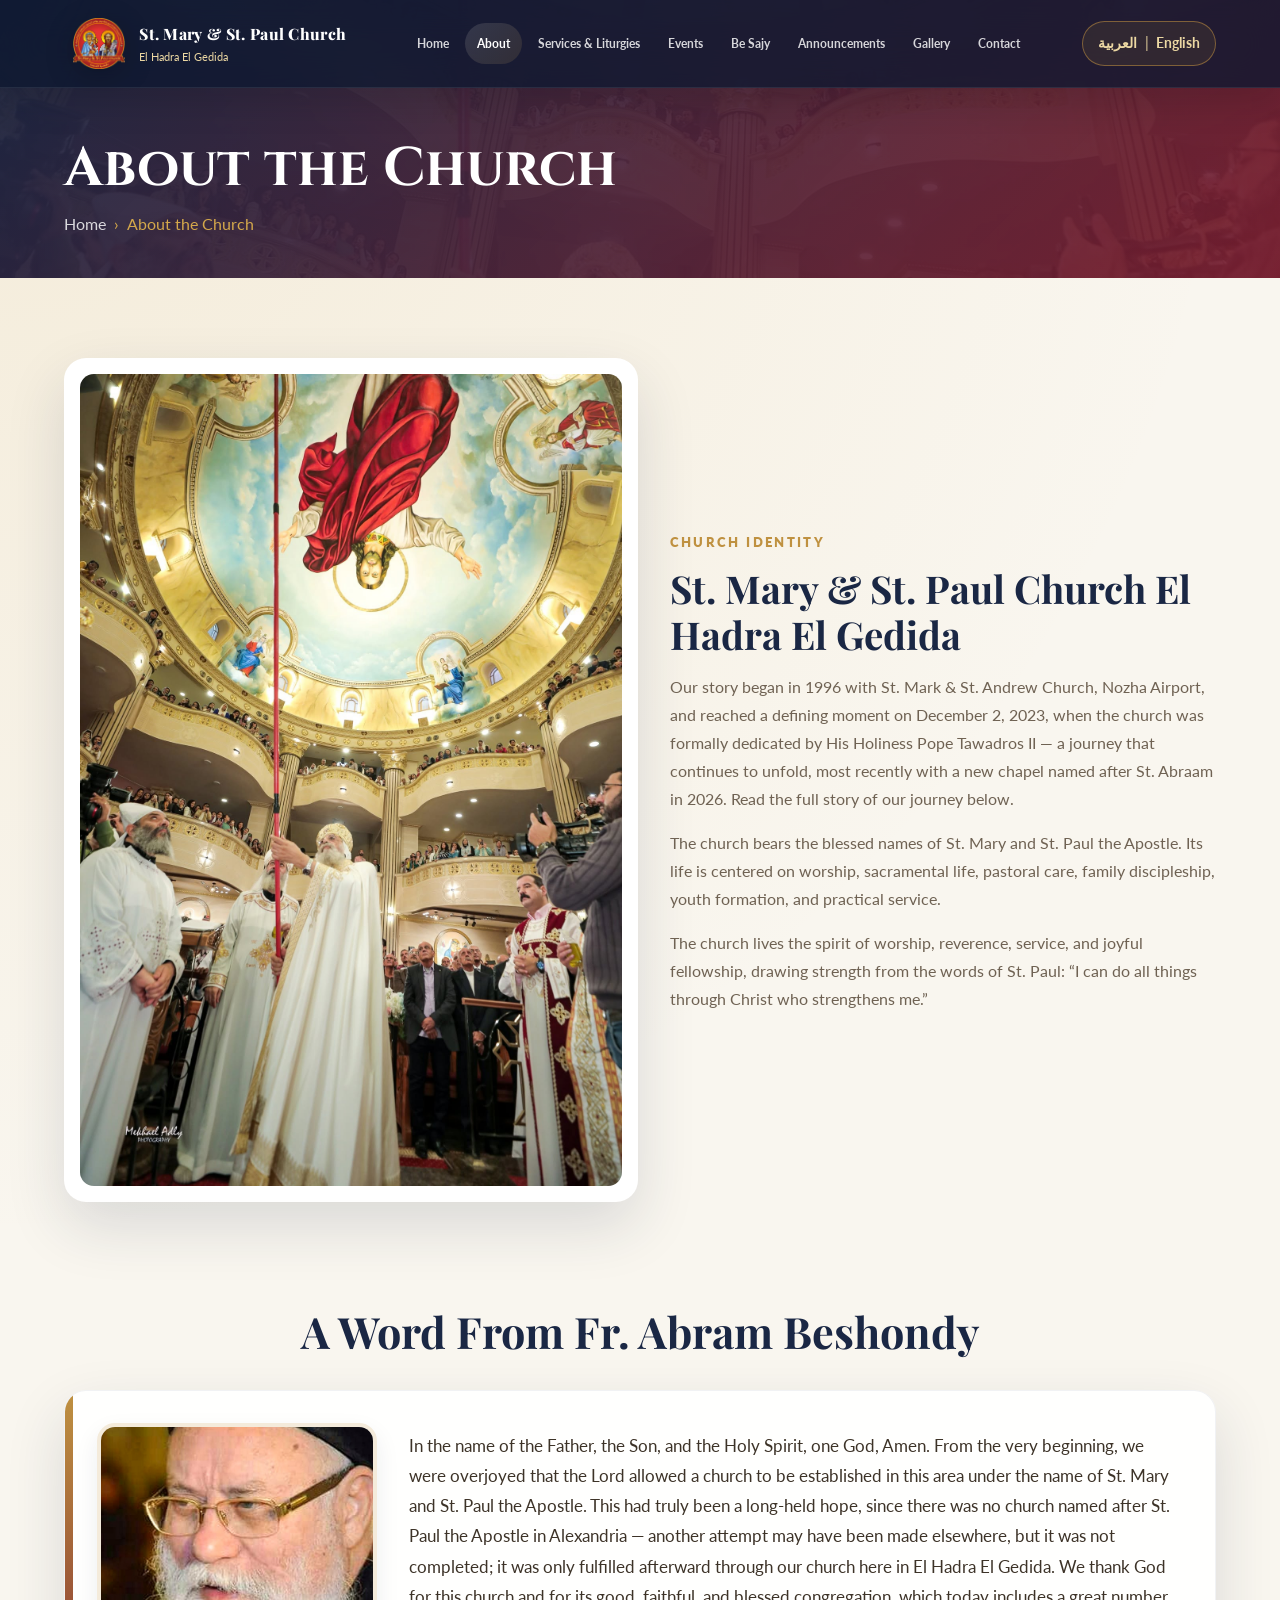
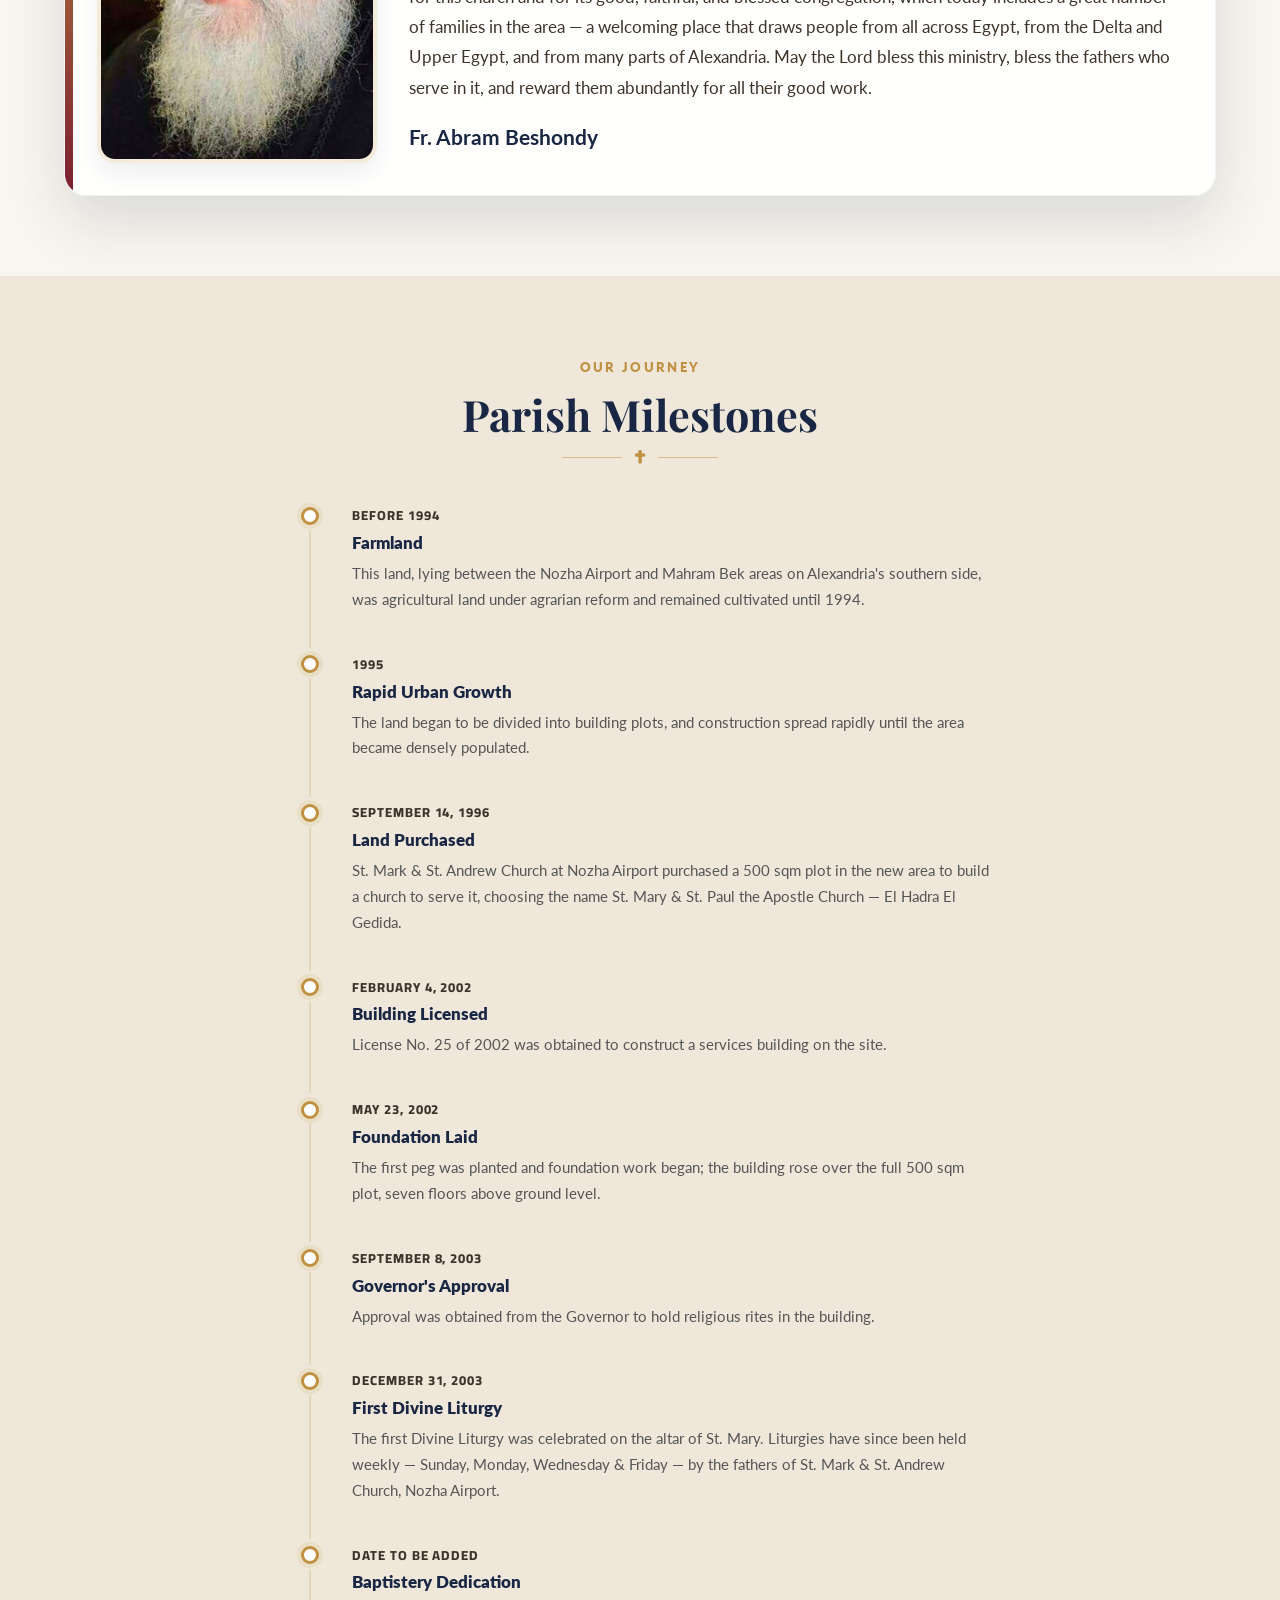
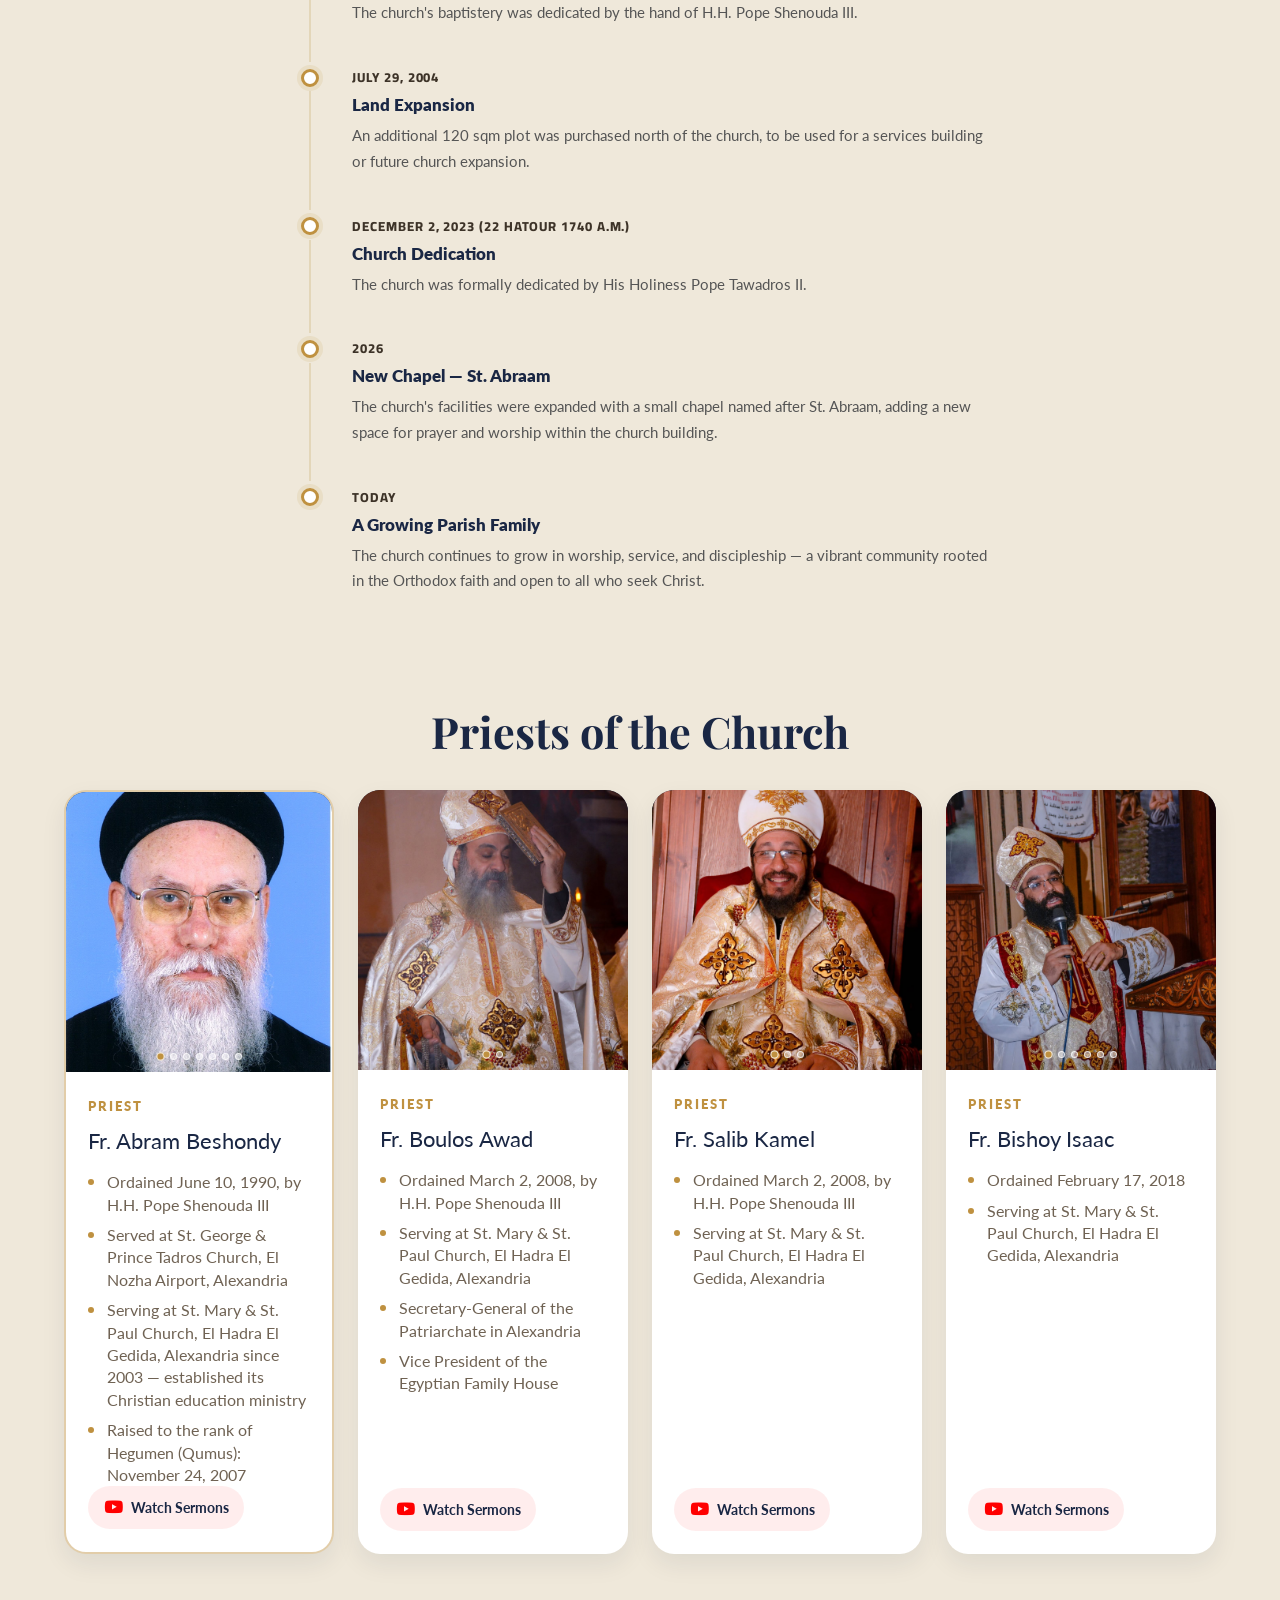
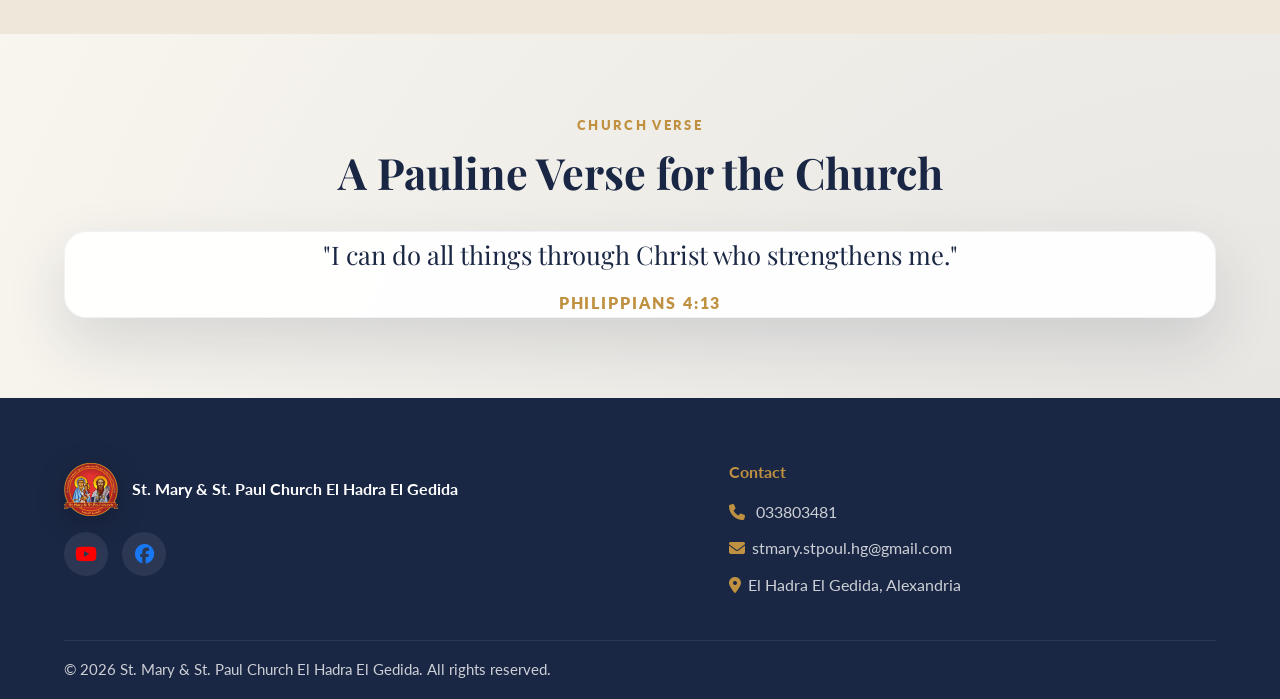
==== commit e825c1ec: "Change welcome photo for Fr. Abram Beshondy Updated image source for Fr. Abram Beshondy." ====
--- a/pages/about.html
+++ b/pages/about.html
@@ -82,7 +82,7 @@
     </div>
 
     <div class="welcome-card reveal-up">
-      <img src="../assets/fr-abram-new-1.jpg" alt="Fr. Abram Beshondy" class="welcome-photo" />
+      <img src="../assets/fr-abram-new-2.jpg" alt="Fr. Abram Beshondy" class="welcome-photo" />
       <div>
         <p class="welcome-quote" data-en="In the name of the Father, the Son, and the Holy Spirit, one God, Amen. From the very beginning, we were overjoyed that the Lord allowed a church to be established in this area under the name of St. Mary and St. Paul the Apostle. This had truly been a long-held hope, since there was no church named after St. Paul the Apostle in Alexandria &mdash; another attempt may have been made elsewhere, but it was not completed; it was only fulfilled afterward through our church here in El Hadra El Gedida. We thank God for this church and for its good, faithful, and blessed congregation, which today includes a great number of families in the area &mdash; a welcoming place that draws people from all across Egypt, from the Delta and Upper Egypt, and from many parts of Alexandria. May the Lord bless this ministry, bless the fathers who serve in it, and reward them abundantly for all their good work." data-ar="بسم الاب و الابن و الروح القدس الله واحد امين.في البدايه احنا فرحانين اوي ان ربنا سمح ان يبقي في كنيسه في المنطقه هنا باسم السيده العذراء و القديس بولس الرسول و دي كانت امنيه الحقيقه من زمان لان مكنش في كنايس باسم بولس الرسول في اسكندريه يمكن كان في كنيسه تانيه و محصلش انها تمت لكت تمت بعد الكنيسه بتاعتنا هنا في الحضره الجديده . فنشكر ربنا  ان في كنيسه و في شعب طيب و وفي ومبارك و يعتبر عدد كبير اوي اوي من اسر موجوده في المنطقه لانها منطقه جاذبه مش طارده و جاذبه ناس كتير اوي من كل مصر وجه بحري و وجه قبلي و من مناطق كتير في اسكندريه فربنا يبارك و يبارك في الخدمه و في الاباء اللي بيشتغلو فيها و يعوضهم كل خير.">In the name of the Father, the Son, and the Holy Spirit, one God, Amen. From the very beginning, we were overjoyed that the Lord allowed a church to be established in this area under the name of St. Mary and St. Paul the Apostle. This had truly been a long-held hope, since there was no church named after St. Paul the Apostle in Alexandria &mdash; another attempt may have been made elsewhere, but it was not completed; it was only fulfilled afterward through our church here in El Hadra El Gedida. We thank God for this church and for its good, faithful, and blessed congregation, which today includes a great number of families in the area &mdash; a welcoming place that draws people from all across Egypt, from the Delta and Upper Egypt, and from many parts of Alexandria. May the Lord bless this ministry, bless the fathers who serve in it, and reward them abundantly for all their good work.</p>
         <div class="sig-name" data-en="Fr. Abram Beshondy" data-ar="أبونا أبرام بشوندي">Fr. Abram Beshondy</div>
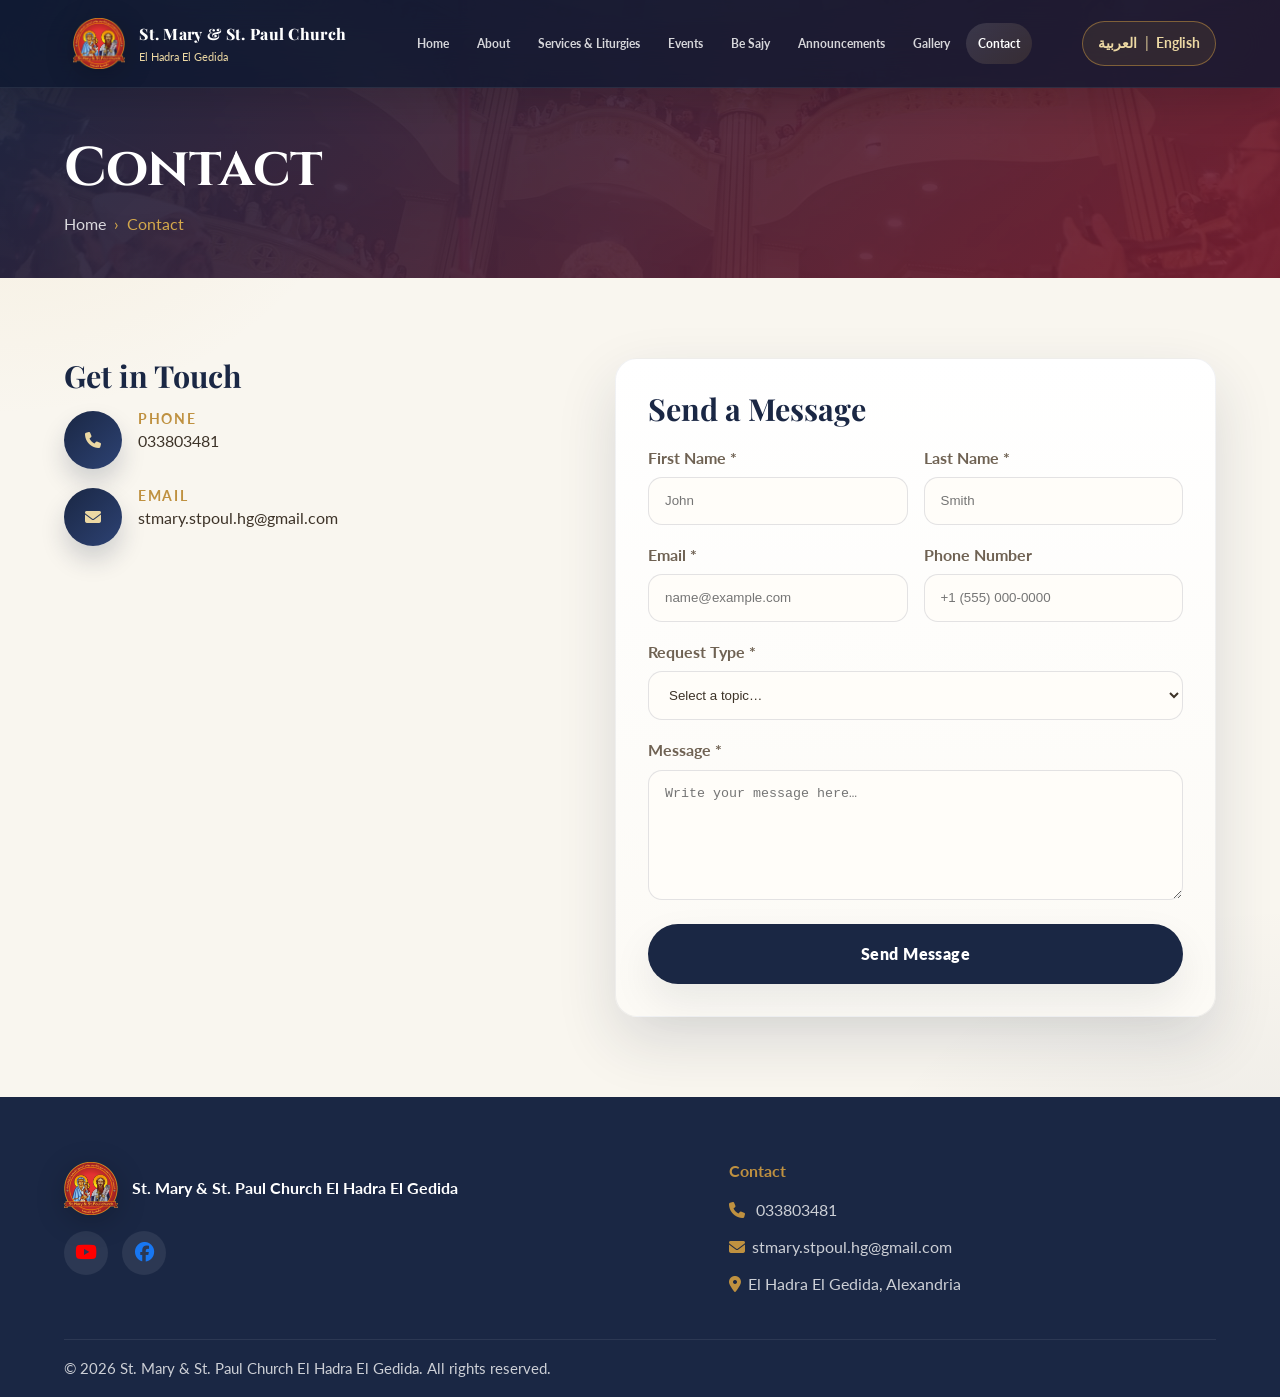
==== commit 94d67b60: "Update print statement from 'Hello' to 'Goodbye'" ====
--- a/pages/about.html
+++ b/pages/about.html
@@ -3,8 +3,8 @@
 <head>
   <meta charset="UTF-8" />
   <meta name="viewport" content="width=device-width, initial-scale=1.0" />
-  <meta name="description" content="About St. Mary &amp; St. Paul Church  El Hadra El Gedida, its identity, mission, values, and church verse." />
-  <title>About - St. Mary &amp; St. Paul Church  El Hadra El Gedida</title>
+  <meta name="description" content="Contact St. Mary &amp; St. Paul Church  El Hadra El Gedida and send a message to the church." />
+  <title>Contact - St. Mary &amp; St. Paul Church  El Hadra El Gedida</title>
   <link rel="icon" type="image/png" href="../assets/church-logo.png" />
   <link rel="preconnect" href="https://fonts.googleapis.com" />
   <link rel="preconnect" href="https://fonts.gstatic.com" crossorigin />
@@ -12,20 +12,20 @@
   <link rel="stylesheet" href="https://cdnjs.cloudflare.com/ajax/libs/font-awesome/6.5.0/css/all.min.css" />
   <link rel="stylesheet" href="../css/styles.css" />
 </head>
-<body data-title-en="About - St. Mary &amp; St. Paul Church  El Hadra El Gedida" data-title-ar="عن الكنيسة - كنيسة السيدة العذراء والقديس بولس الرسول الحضره الجديده" data-desc-en="About St. Mary &amp; St. Paul Church  El Hadra El Gedida, its identity, mission, values, and church verse." data-desc-ar="عن كنيسة السيدة العذراء والقديس بولس الرسول الحضره الجديده، وهويتها ورسالتها وقيمها وشعارها الكتابي.">
+<body data-title-en="Contact - St. Mary &amp; St. Paul Church  El Hadra El Gedida" data-title-ar="اتصل بنا - كنيسة السيدة العذراء والقديس بولس الرسول الحضره الجديده" data-desc-en="Contact St. Mary &amp; St. Paul Church  El Hadra El Gedida and send a message to the church." data-desc-ar="التواصل مع كنيسة السيدة العذراء والقديس بولس الرسول الحضره الجديده وإرسال رسالة إلى الكنيسة.">
   
 <nav id="nav">
   <div class="nav-inner">
     <a href="../index.html" class="nav-brand">
       <img src="../assets/church-logo.png" alt="Church logo" class="brand-logo" />
       <div>
-        <div class="brand-name" data-en="St. Mary &amp; St. Paul Church " data-ar="كنيسة السيدة العذراء والقديس بولس الرسول">St. Mary &amp; St. Paul Church </div>
+        <div class="brand-name" data-en="St. Mary &amp; St. Paul Church" data-ar="كنيسة السيدة العذراء والقديس بولس الرسول ">St. Mary &amp; St. Paul Church </div>
         <div class="brand-sub" data-en="El Hadra El Gedida" data-ar="الحضرة الجديدة">El Hadra El Gedida</div>
       </div>
     </a>
 
     <div class="nav-links">
-      <a href="../index.html" data-en="Home" data-ar="الرئيسية">Home</a><a href="about.html" class="active" data-en="About" data-ar="عن الكنيسة">About</a><a href="services.html" data-en="Services &amp; Liturgies" data-ar="القداسات والخدمات">Services &amp; Liturgies</a><a href="events.html" data-en="Events" data-ar="الفعاليات">Events</a><a href="be-sajy.html" data-en="Be Sajy" data-ar="بي ساجي">Be Sajy</a><a href="announcements.html" data-en="Announcements" data-ar="الإعلانات">Announcements</a><a href="gallery.html" data-en="Gallery" data-ar="المعرض">Gallery</a><a href="contact.html" data-en="Contact" data-ar="اتصل بنا">Contact</a>
+      <a href="../index.html" data-en="Home" data-ar="الرئيسية">Home</a><a href="about.html" data-en="About" data-ar="عن الكنيسة">About</a><a href="services.html" data-en="Services &amp; Liturgies" data-ar="القداسات والخدمات">Services &amp; Liturgies</a><a href="events.html" data-en="Events" data-ar="الفعاليات">Events</a><a href="be-sajy.html" data-en="Be Sajy" data-ar="بي ساجي">Be Sajy</a><a href="announcements.html" data-en="Announcements" data-ar="الإعلانات">Announcements</a><a href="gallery.html" data-en="Gallery" data-ar="المعرض">Gallery</a><a href="contact.html" class="active" data-en="Contact" data-ar="اتصل بنا">Contact</a>
     </div>
 
     <div class="nav-actions">
@@ -47,298 +47,105 @@
     <span class="sep">|</span>
     <span>English</span>
   </button>
-  <a href="../index.html" data-en="Home" data-ar="الرئيسية">Home</a><a href="about.html" class="active" data-en="About" data-ar="عن الكنيسة">About</a><a href="services.html" data-en="Services &amp; Liturgies" data-ar="القداسات والخدمات">Services &amp; Liturgies</a><a href="events.html" data-en="Events" data-ar="الفعاليات">Events</a><a href="be-sajy.html" data-en="Be Sajy" data-ar="بي ساجي">Be Sajy</a><a href="announcements.html" data-en="Announcements" data-ar="الإعلانات">Announcements</a><a href="gallery.html" data-en="Gallery" data-ar="المعرض">Gallery</a><a href="contact.html" data-en="Contact" data-ar="اتصل بنا">Contact</a>
+  <a href="../index.html" data-en="Home" data-ar="الرئيسية">Home</a><a href="about.html" data-en="About" data-ar="عن الكنيسة">About</a><a href="services.html" data-en="Services &amp; Liturgies" data-ar="القداسات والخدمات">Services &amp; Liturgies</a><a href="events.html" data-en="Events" data-ar="الفعاليات">Events</a><a href="be-sajy.html" data-en="Be Sajy" data-ar="بي ساجي">Be Sajy</a><a href="announcements.html" data-en="Announcements" data-ar="الإعلانات">Announcements</a><a href="gallery.html" data-en="Gallery" data-ar="المعرض">Gallery</a><a href="contact.html" class="active" data-en="Contact" data-ar="اتصل بنا">Contact</a>
 </div>
 
   
 <div class="pg-banner">
   <div class="container">
-    <h1 data-en="About the Church" data-ar="عن الكنيسة">About the Church</h1>
-    <div class="breadcrumb"><span data-en="Home" data-ar="الرئيسية">Home</span> <span class="bc-gold">›</span> <span class="bc-gold" data-en="About the Church" data-ar="عن الكنيسة">About the Church</span></div>
+    <h1 data-en="Contact" data-ar="اتصل بنا">Contact</h1>
+    <div class="breadcrumb"><span data-en="Home" data-ar="الرئيسية">Home</span> <span class="bc-gold">›</span> <span class="bc-gold" data-en="Contact" data-ar="اتصل بنا">Contact</span></div>
   </div>
 </div>
-
-<section class="section" style="padding-bottom:1.5rem">
-  <div class="container">
-    <div class="hist-grid hist-grid--compact">
-      <div class="image-card">
-        <img src="../assets/iconostasis-dedication.jpg" alt="Church interior and iconostasis" class="hist-img" />
-      </div>
-      <div class="hist-text">
-        <span class="eyebrow" data-en="Church Identity" data-ar="هوية الكنيسة">Church Identity</span>
-        <h2 data-en="St. Mary &amp; St. Paul Church  El Hadra El Gedida" data-ar="كنيسة السيدة العذراء والقديس بولس الرسول الحضره الجديده">St. Mary &amp; St. Paul Church  El Hadra El Gedida</h2>
-        <p data-en="Our story began in 1996 with St. Mark &amp; St. Andrew Church, Nozha Airport, and reached a defining moment on December 2, 2023, when the church was formally dedicated by His Holiness Pope Tawadros II — a journey that continues to unfold, most recently with a new chapel named after St. Abraam in 2026. Read the full story of our journey below." data-ar="بدأت قصتنا عام ١٩٩٦ مع كنيسة مارجرجس والأميرتادرس بمطار النزهة، ووصلت إلى محطة فارقة في ٢ ديسمبر ٢٠٢٣ حين تم تدشين الكنيسة رسميًا بيد قداسة البابا تواضروس الثاني، وما زالت المسيرة مستمرة، وآخرها إضافة كنيسة صغيرة باسم الأنبا أبرام عام ٢٠٢٦. تابع قصة مسيرتنا كاملة أدناه.">Our story began in 1996 with St. Mark &amp; St. Andrew Church, Nozha Airport, and reached a defining moment on December 2, 2023, when the church was formally dedicated by His Holiness Pope Tawadros II — a journey that continues to unfold, most recently with a new chapel named after St. Abraam in 2026. Read the full story of our journey below.</p>
-        <p data-en="The church bears the blessed names of St. Mary and St. Paul the Apostle. Its life is centered on worship, sacramental life, pastoral care, family discipleship, youth formation, and practical service." data-ar="تحمل الكنيسة الاسمين المباركين للسيدة العذراء والقديس بولس الرسول. وتتمحور حياتها حول العبادة والأسرار والرعاية والخدمة وتكوين الأسر والشباب عمليًا وروحيًا.">The church bears the blessed names of St. Mary and St. Paul the Apostle. Its life is centered on worship, sacramental life, pastoral care, family discipleship, youth formation, and practical service.</p>
-        <p data-en="The church lives the spirit of worship, reverence, service, and joyful fellowship, drawing strength from the words of St. Paul: “I can do all things through Christ who strengthens me.”" data-ar="تحيا الكنيسة بروح العبادة والوقار والخدمة والشركة المفرحة، مستندة إلى كلمات القديس بولس: «أستطيع كل شيء في المسيح الذي يقوّيني».">The church lives the spirit of worship, reverence, service, and joyful fellowship, drawing strength from the words of St. Paul: “I can do all things through Christ who strengthens me.”</p>
-      </div>
-    </div>
-  </div>
-</section>
 
 <section class="section">
   <div class="container">
-    <div class="sec-hd reveal-up">
-      <h2 data-en="A Word From Fr. Abram Beshondy" data-ar="كلمة من أبونا أبرام بشوندي">A Word From Fr. Abram Beshondy</h2>
-    </div>
-
-    <div class="welcome-card reveal-up">
-      <img src="../assets/fr-abram-new-2.jpg" alt="Fr. Abram Beshondy" class="welcome-photo" />
-      <div>
-        <p class="welcome-quote" data-en="In the name of the Father, the Son, and the Holy Spirit, one God, Amen. From the very beginning, we were overjoyed that the Lord allowed a church to be established in this area under the name of St. Mary and St. Paul the Apostle. This had truly been a long-held hope, since there was no church named after St. Paul the Apostle in Alexandria &mdash; another attempt may have been made elsewhere, but it was not completed; it was only fulfilled afterward through our church here in El Hadra El Gedida. We thank God for this church and for its good, faithful, and blessed congregation, which today includes a great number of families in the area &mdash; a welcoming place that draws people from all across Egypt, from the Delta and Upper Egypt, and from many parts of Alexandria. May the Lord bless this ministry, bless the fathers who serve in it, and reward them abundantly for all their good work." data-ar="بسم الاب و الابن و الروح القدس الله واحد امين.في البدايه احنا فرحانين اوي ان ربنا سمح ان يبقي في كنيسه في المنطقه هنا باسم السيده العذراء و القديس بولس الرسول و دي كانت امنيه الحقيقه من زمان لان مكنش في كنايس باسم بولس الرسول في اسكندريه يمكن كان في كنيسه تانيه و محصلش انها تمت لكت تمت بعد الكنيسه بتاعتنا هنا في الحضره الجديده . فنشكر ربنا  ان في كنيسه و في شعب طيب و وفي ومبارك و يعتبر عدد كبير اوي اوي من اسر موجوده في المنطقه لانها منطقه جاذبه مش طارده و جاذبه ناس كتير اوي من كل مصر وجه بحري و وجه قبلي و من مناطق كتير في اسكندريه فربنا يبارك و يبارك في الخدمه و في الاباء اللي بيشتغلو فيها و يعوضهم كل خير.">In the name of the Father, the Son, and the Holy Spirit, one God, Amen. From the very beginning, we were overjoyed that the Lord allowed a church to be established in this area under the name of St. Mary and St. Paul the Apostle. This had truly been a long-held hope, since there was no church named after St. Paul the Apostle in Alexandria &mdash; another attempt may have been made elsewhere, but it was not completed; it was only fulfilled afterward through our church here in El Hadra El Gedida. We thank God for this church and for its good, faithful, and blessed congregation, which today includes a great number of families in the area &mdash; a welcoming place that draws people from all across Egypt, from the Delta and Upper Egypt, and from many parts of Alexandria. May the Lord bless this ministry, bless the fathers who serve in it, and reward them abundantly for all their good work.</p>
-        <div class="sig-name" data-en="Fr. Abram Beshondy" data-ar="أبونا أبرام بشوندي">Fr. Abram Beshondy</div>
-      </div>
-    </div>
-  </div>
+    <div class="contact-wrap">
+      <div class="ci-list">
+        <h3 data-en="Get in Touch" data-ar="تواصل معنا">Get in Touch</h3>
+        <div class="ci-item">
+          <div class="ci-ico"><i class="fa-solid fa-phone"></i></div>
+          <div class="ci-text">
+            <h4 data-en="Phone" data-ar="الهاتف">Phone</h4>
+            <a href="tel:033803481">033803481</a>
+          </div>
+        </div>
+        <div class="ci-item">
+          <div class="ci-ico"><i class="fa-solid fa-envelope"></i></div>
+          <div class="ci-text">
+            <h4 data-en="Email" data-ar="البريد الإلكتروني">Email</h4>
+            <a href="mailto:stmary.stpoul.hg@gmail.com">stmary.stpoul.hg@gmail.com</a>
+          </div>
+        </div>
+      </div>
+
+      <div class="cform">
+        <h3 data-en="Send a Message" data-ar="أرسل رسالة">Send a Message</h3>
+        <form id="contact-form">
+          <input type="checkbox" name="botcheck" style="display:none;" tabindex="-1" autocomplete="off" aria-hidden="true" />
+          <div class="frow">
+            
+    <div class="fg">
+      <label for="fname" data-en="First Name *" data-ar="الاسم الأول *">First Name *</label>
+      <input type="text" id="fname" name="fname"
+             data-en-placeholder="John"
+             data-ar-placeholder="الاسم"
+             placeholder="John" required />
+    </div>
+    
+            
+    <div class="fg">
+      <label for="lname" data-en="Last Name *" data-ar="اسم العائلة *">Last Name *</label>
+      <input type="text" id="lname" name="lname"
+             data-en-placeholder="Smith"
+             data-ar-placeholder="اسم العائلة"
+             placeholder="Smith" required />
+    </div>
+    
+          </div>
+          <div class="frow">
+            
+    <div class="fg">
+      <label for="email" data-en="Email *" data-ar="البريد الإلكتروني *">Email *</label>
+      <input type="email" id="email" name="email"
+             data-en-placeholder="name@example.com"
+             data-ar-placeholder="name@example.com"
+             placeholder="name@example.com" required />
+    </div>
+    
+            
+    <div class="fg">
+      <label for="phone" data-en="Phone Number" data-ar="رقم الهاتف">Phone Number</label>
+      <input type="tel" id="phone" name="phone"
+             data-en-placeholder="+1 (555) 000-0000"
+             data-ar-placeholder="+20 000 000 0000"
+             placeholder="+1 (555) 000-0000" />
+    </div>
+    
+          </div>
+          <div class="fg">
+            <label for="subject" data-en="Request Type *" data-ar="نوع الطلب *">Request Type *</label>
+            <select id="subject" name="subject" required>
+              <option value="" disabled selected data-en="Select a topic…" data-ar="اختر موضوعًا…">Select a topic…</option>
+              <option data-en="General Inquiry" data-ar="استفسار عام">General Inquiry</option>
+              <option data-en="Prayer Request" data-ar="طلب صلاة">Prayer Request</option>
+              <option data-en="Service Inquiry" data-ar="استفسار عن خدمة">Service Inquiry</option>
+              <option data-en="Meeting Information" data-ar="استعلام عن الاجتماعات">Meeting Information</option>
+            </select>
+          </div>
+          <div class="fg">
+            <label for="message" data-en="Message *" data-ar="الرسالة *">Message *</label>
+            <textarea id="message" name="message" data-en-placeholder="Write your message here…" data-ar-placeholder="اكتب رسالتك هنا…" placeholder="Write your message here…" required></textarea>
+          </div>
+          <button type="submit" class="btn btn-navy form-submit" data-en="Send Message" data-ar="إرسال الرسالة">Send Message</button>
+        </form>
+        <div class="form-ok" id="form-ok" style="display:none;" data-en="Thank you. Your message has been received." data-ar="شكرًا لك. تم استلام رسالتك.">Thank you. Your message has been received.</div>
+        <div class="form-error" id="form-error" style="display:none; color:#c0392b; margin-top:12px; font-weight:600;" data-en="Something went wrong and your message wasn't sent. Please try again, or reach us directly by phone or email." data-ar="حدث خطأ ولم تُرسل رسالتك. من فضلك حاول مرة أخرى، أو تواصل معنا مباشرة عبر الهاتف أو البريد الإلكتروني.">Something went wrong and your message wasn't sent. Please try again, or reach us directly by phone or email.</div>
+      </div>
+    </div>
   </div>
 </section>
 
-<section class="section sec--alt">
-  <div class="container">
-    <div class="sec-hd reveal-up">
-      <span class="eyebrow" data-en="Our Journey" data-ar="مسيرتنا">Our Journey</span>
-      <h2 data-en="Parish Milestones" data-ar="محطات الكنيسة">Parish Milestones</h2>
-      <div class="tl-divider"><span></span><i class="fa-solid fa-cross"></i><span></span></div>
-    </div>
-
-    <div class="timeline">
-
-      <div class="tl-item reveal-up">
-        <div class="tl-marker"><span class="tl-dot"></span><div class="tl-line"></div></div>
-        <div class="tl-body">
-          <div class="tl-year" data-en="Before 1994" data-ar="قبل سنة ١٩٩٤">Before 1994</div>
-          <div class="tl-title" data-en="Farmland" data-ar="أرض زراعية">Farmland</div>
-          <div class="tl-text" data-en="This land, lying between the Nozha Airport and Mahram Bek areas on Alexandria's southern side, was agricultural land under agrarian reform and remained cultivated until 1994." data-ar="كانت هذه المنطقة، الواقعة بين منطقتي مطار النزهة ومحرم بك من الوجه القبلي، أرضًا زراعية تابعة للإصلاح الزراعي، وظلت مزروعة حتى سنة ١٩٩٤.">This land, lying between the Nozha Airport and Mahram Bek areas on Alexandria's southern side, was agricultural land under agrarian reform and remained cultivated until 1994.</div>
-        </div>
-      </div>
-
-      <div class="tl-item reveal-up">
-        <div class="tl-marker"><span class="tl-dot"></span><div class="tl-line"></div></div>
-        <div class="tl-body">
-          <div class="tl-year" data-en="1995" data-ar="١٩٩٥">1995</div>
-          <div class="tl-title" data-en="Rapid Urban Growth" data-ar="توسع عمراني سريع">Rapid Urban Growth</div>
-          <div class="tl-text" data-en="The land began to be divided into building plots, and construction spread rapidly until the area became densely populated." data-ar="بدأ تقسيم هذه الأرض إلى مبانٍ، وانتشرت فيها المباني انتشارًا هائلاً حتى أصبحت المنطقة مزدحمة بالسكان.">The land began to be divided into building plots, and construction spread rapidly until the area became densely populated.</div>
-        </div>
-      </div>
-
-      <div class="tl-item reveal-up">
-        <div class="tl-marker"><span class="tl-dot"></span><div class="tl-line"></div></div>
-        <div class="tl-body">
-          <div class="tl-year" data-en="September 14, 1996" data-ar="١٤ سبتمبر ١٩٩٦">September 14, 1996</div>
-          <div class="tl-title" data-en="Land Purchased" data-ar="شراء الأرض">Land Purchased</div>
-          <div class="tl-text" data-en="St. Mark &amp; St. Andrew Church at Nozha Airport purchased a 500 sqm plot in the new area to build a church to serve it, choosing the name St. Mary &amp; St. Paul the Apostle Church — El Hadra El Gedida." data-ar="قامت كنيسة مارجرجس والأميرتادرس بمطار النزهة بشراء قطعة أرض مساحتها ٥٠٠ م٢ في المنطقة الجديدة لإنشاء كنيسة تخدمها، وتم اختيار اسم كنيسة السيدة العذراء والقديس بولس الرسول - بالحضرة الجديدة.">St. Mark &amp; St. Andrew Church at Nozha Airport purchased a 500 sqm plot in the new area to build a church to serve it, choosing the name St. Mary &amp; St. Paul the Apostle Church — El Hadra El Gedida.</div>
-        </div>
-      </div>
-
-      <div class="tl-item reveal-up">
-        <div class="tl-marker"><span class="tl-dot"></span><div class="tl-line"></div></div>
-        <div class="tl-body">
-          <div class="tl-year" data-en="February 4, 2002" data-ar="٤ فبراير ٢٠٠٢">February 4, 2002</div>
-          <div class="tl-title" data-en="Building Licensed" data-ar="الحصول على ترخيص البناء">Building Licensed</div>
-          <div class="tl-text" data-en="License No. 25 of 2002 was obtained to construct a services building on the site." data-ar="تم الحصول على الترخيص رقم ٢٥ لسنة ٢٠٠٢ لإنشاء مبنى خدمات.">License No. 25 of 2002 was obtained to construct a services building on the site.</div>
-        </div>
-      </div>
-
-      <div class="tl-item reveal-up">
-        <div class="tl-marker"><span class="tl-dot"></span><div class="tl-line"></div></div>
-        <div class="tl-body">
-          <div class="tl-year" data-en="May 23, 2002" data-ar="٢٣ مايو ٢٠٠٢">May 23, 2002</div>
-          <div class="tl-title" data-en="Foundation Laid" data-ar="وضع حجر الأساس">Foundation Laid</div>
-          <div class="tl-text" data-en="The first peg was planted and foundation work began; the building rose over the full 500 sqm plot, seven floors above ground level." data-ar="تم زرع أول خازوق وبدأ العمل في الأساسات والقواعد والأعمدة، وأُقيم المبنى بالكامل على مساحة الأرض (٥٠٠ م٢) على سبعة أدوار علوية.">The first peg was planted and foundation work began; the building rose over the full 500 sqm plot, seven floors above ground level.</div>
-        </div>
-      </div>
-
-      <div class="tl-item reveal-up">
-        <div class="tl-marker"><span class="tl-dot"></span><div class="tl-line"></div></div>
-        <div class="tl-body">
-          <div class="tl-year" data-en="September 8, 2003" data-ar="٨ سبتمبر ٢٠٠٣">September 8, 2003</div>
-          <div class="tl-title" data-en="Governor's Approval" data-ar="موافقة المحافظة">Governor's Approval</div>
-          <div class="tl-text" data-en="Approval was obtained from the Governor to hold religious rites in the building." data-ar="تم الحصول على موافقة السيد المحافظ على إقامة الشعائر الدينية بالمبنى.">Approval was obtained from the Governor to hold religious rites in the building.</div>
-        </div>
-      </div>
-
-      <div class="tl-item reveal-up">
-        <div class="tl-marker"><span class="tl-dot"></span><div class="tl-line"></div></div>
-        <div class="tl-body">
-          <div class="tl-year" data-en="December 31, 2003" data-ar="٣١ ديسمبر ٢٠٠٣">December 31, 2003</div>
-          <div class="tl-title" data-en="First Divine Liturgy" data-ar="أول قداس إلهي">First Divine Liturgy</div>
-          <div class="tl-text" data-en="The first Divine Liturgy was celebrated on the altar of St. Mary. Liturgies have since been held weekly — Sunday, Monday, Wednesday &amp; Friday — by the fathers of St. Mark &amp; St. Andrew Church, Nozha Airport." data-ar="أُقيم أول قداس إلهي في هذه الكنيسة على مذبح السيدة العذراء، وتُقام القداسات أسبوعيًا أيام الأحد والاثنين والأربعاء والجمعة بواسطة آباء كهنة كنيسة مارجرجس والأميرتادرس بمطار النزهة.">The first Divine Liturgy was celebrated on the altar of St. Mary. Liturgies have since been held weekly — Sunday, Monday, Wednesday &amp; Friday — by the fathers of St. Mark &amp; St. Andrew Church, Nozha Airport.</div>
-        </div>
-      </div>
-
-      <div class="tl-item reveal-up">
-        <div class="tl-marker"><span class="tl-dot"></span><div class="tl-line"></div></div>
-        <div class="tl-body">
-          <div class="tl-year" data-en="Date to be added" data-ar="التاريخ قريبًا">Date to be added</div>
-          <div class="tl-title" data-en="Baptistery Dedication" data-ar="تدشين المعمودية">Baptistery Dedication</div>
-          <div class="tl-text" data-en="The church's baptistery was dedicated by the hand of H.H. Pope Shenouda III." data-ar="تم تدشين المعمودية بيد قداسة البابا شنودة الثالث.">The church's baptistery was dedicated by the hand of H.H. Pope Shenouda III.</div>
-        </div>
-      </div>
-
-      <div class="tl-item reveal-up">
-        <div class="tl-marker"><span class="tl-dot"></span><div class="tl-line"></div></div>
-        <div class="tl-body">
-          <div class="tl-year" data-en="July 29, 2004" data-ar="٢٩ يوليو ٢٠٠٤">July 29, 2004</div>
-          <div class="tl-title" data-en="Land Expansion" data-ar="توسعة الأرض">Land Expansion</div>
-          <div class="tl-text" data-en="An additional 120 sqm plot was purchased north of the church, to be used for a services building or future church expansion." data-ar="تم شراء قطعة أرض إضافية مساحتها ١٢٠ م٢ بحري الكنيسة، لإقامة مبنى خدمات عليها أو توسيع الكنيسة مستقبلاً.">An additional 120 sqm plot was purchased north of the church, to be used for a services building or future church expansion.</div>
-        </div>
-      </div>
-
-      <div class="tl-item reveal-up">
-        <div class="tl-marker"><span class="tl-dot"></span><div class="tl-line"></div></div>
-        <div class="tl-body">
-          <div class="tl-year" data-en="December 2, 2023 (22 Hatour 1740 A.M.)" data-ar="٢ ديسمبر ٢٠٢٣م - ٢٢ هاتور ١٧٤٠ش">December 2, 2023 (22 Hatour 1740 A.M.)</div>
-          <div class="tl-title" data-en="Church Dedication" data-ar="تدشين الكنيسة">Church Dedication</div>
-          <div class="tl-text" data-en="The church was formally dedicated by His Holiness Pope Tawadros II." data-ar="تم تدشين الكنيسة بيد قداسة البابا تواضروس الثاني.">The church was formally dedicated by His Holiness Pope Tawadros II.</div>
-        </div>
-      </div>
-
-      <div class="tl-item reveal-up">
-        <div class="tl-marker"><span class="tl-dot"></span><div class="tl-line"></div></div>
-        <div class="tl-body">
-          <div class="tl-year" data-en="2026" data-ar="٢٠٢٦">2026</div>
-          <div class="tl-title" data-en="New Chapel — St. Abraam" data-ar="توسعة الكنيسة الصغيرة باسم الأنبا أبرام">New Chapel — St. Abraam</div>
-          <div class="tl-text" data-en="The church's facilities were expanded with a small chapel named after St. Abraam, adding a new space for prayer and worship within the church building." data-ar="تمت توسعة مرافق الكنيسة بإضافة كنيسة صغيرة باسم الأنبا أبرام، لتوفر مساحة جديدة للصلاة والعبادة داخل مبنى الكنيسة.">The church's facilities were expanded with a small chapel named after St. Abraam, adding a new space for prayer and worship within the church building.</div>
-        </div>
-      </div>
-
-      <div class="tl-item reveal-up">
-        <div class="tl-marker"><span class="tl-dot"></span></div>
-        <div class="tl-body">
-          <div class="tl-year" data-en="Today" data-ar="اليوم">Today</div>
-          <div class="tl-title" data-en="A Growing Parish Family" data-ar="أسرة كنسية في نمو">A Growing Parish Family</div>
-          <div class="tl-text" data-en="The church continues to grow in worship, service, and discipleship — a vibrant community rooted in the Orthodox faith and open to all who seek Christ." data-ar="تواصل الكنيسة نموها في العبادة والخدمة والتلمذة، وهي مجتمع حيّ متجذّر في الإيمان الأرثوذكسي، مفتوح لكل من يسعى إلى المسيح.">The church continues to grow in worship, service, and discipleship — a vibrant community rooted in the Orthodox faith and open to all who seek Christ.</div>
-        </div>
-      </div>
-
-    </div>
-  </div>
-</section>
-
-<section class="section sec--alt" style="padding-top:1.5rem" id="clergy">
-  <div class="container">
-    <div class="sec-hd">
-      <h2 data-en="Priests of the Church" data-ar="كهنة الكنيسة">Priests of the Church</h2>
-    </div>
-    <div class="grid-4 clergy-grid">
-      <div class="clergy-card clergy-card--featured">
-        <div class="clergy-media">
-          <img src="../assets/fr-abram-new-1.jpg" alt="Fr. Abram Beshondy" class="clergy-img active" />
-          <img src="../assets/fr-abram-new-2.jpg" alt="Fr. Abram Beshondy" class="clergy-img" />
-          <img src="../assets/fr-abram-new-3.jpg" alt="Fr. Abram Beshondy" class="clergy-img" />
-          <img src="../assets/fr-abram-new-4.jpg" alt="Fr. Abram Beshondy" class="clergy-img" />
-          <img src="../assets/fr-abram-new-5.jpg" alt="Fr. Abram Beshondy" class="clergy-img" />
-          <img src="../assets/fr-abram-new-6.jpg" alt="Fr. Abram Beshondy" class="clergy-img" />
-          <img src="../assets/fr-abram-new-7.jpg" alt="Fr. Abram Beshondy" class="clergy-img" />
-          <div class="clergy-dots">
-            <span class="clergy-dot active"></span>
-            <span class="clergy-dot"></span>
-            <span class="clergy-dot"></span>
-            <span class="clergy-dot"></span>
-            <span class="clergy-dot"></span>
-            <span class="clergy-dot"></span>
-            <span class="clergy-dot"></span>
-          </div>
-        </div>
-        <div class="clergy-body">
-          <span class="clergy-role" data-en="Priest" data-ar="كاهن">Priest</span>
-          <div class="clergy-name" data-en="Fr. Abram Beshondy" data-ar="أبونا أبرام بشندي">Fr. Abram Beshondy</div>
-          <ul class="clergy-bio-list">
-            <li data-en="Ordained June 10, 1990, by H.H. Pope Shenouda III" data-ar="تاريخ الرسامة: 10 يونيو 1990 م، بيد قداسة البابا شنودة الثالث">Ordained June 10, 1990, by H.H. Pope Shenouda III</li>
-            <li data-en="Served at St. George &amp; Prince Tadros Church, El Nozha Airport, Alexandria" data-ar="خدم في كنيسة الشهيد مار جرجس والأمير تادرس، مطار النزهة، الإسكندرية">Served at St. George &amp; Prince Tadros Church, El Nozha Airport, Alexandria</li>
-            <li data-en="Serving at St. Mary &amp; St. Paul Church, El Hadra El Gedida, Alexandria since 2003 &mdash; established its Christian education ministry" data-ar="يخدم في كنيسة العذراء مريم والقديس بولس، الحضرة الجديدة، الإسكندرية منذ 2003 - أسس خدمة التربية الكنسية بالكنيسة">Serving at St. Mary &amp; St. Paul Church, El Hadra El Gedida, Alexandria since 2003 &mdash; established its Christian education ministry</li>
-            <li data-en="Raised to the rank of Hegumen (Qumus): November 24, 2007" data-ar="تاريخ القمصية: 24 نوفمبر 2007 م">Raised to the rank of Hegumen (Qumus): November 24, 2007</li>
-          </ul>
-          <a class="clergy-sermon" href="https://www.youtube.com/watch?v=RUzJAqiiWrI" target="_blank" rel="noopener" aria-label="Watch sermons"><i class="fa-brands fa-youtube"></i><span data-en="Watch Sermons" data-ar="شاهد العظات">Watch Sermons</span></a>
-        </div>
-      </div>
-
-      <div class="clergy-card">
-        <div class="clergy-media">
-          <img src="../assets/fr-boulos.jpg" alt="Fr. Boulos Awad" class="clergy-img active" />
-          <img src="../assets/fr-boulos-2.jpg" alt="Fr. Boulos Awad" class="clergy-img" />
-          <div class="clergy-dots">
-            <span class="clergy-dot active"></span>
-            <span class="clergy-dot"></span>
-          </div>
-        </div>
-        <div class="clergy-body">
-          <span class="clergy-role" data-en="Priest" data-ar="كاهن">Priest</span>
-          <div class="clergy-name" data-en="Fr. Boulos Awad" data-ar="أبونا بولس عوض">Fr. Boulos Awad</div>
-          <ul class="clergy-bio-list">
-            <li data-en="Ordained March 2, 2008, by H.H. Pope Shenouda III" data-ar="تاريخ الرسامة: 2 مارس 2008 م، بيد قداسة البابا شنودة الثالث">Ordained March 2, 2008, by H.H. Pope Shenouda III</li>
-            <li data-en="Serving at St. Mary &amp; St. Paul Church, El Hadra El Gedida, Alexandria" data-ar="يخدم في كنيسة العذراء مريم والقديس بولس، الحضرة الجديدة، الإسكندرية">Serving at St. Mary &amp; St. Paul Church, El Hadra El Gedida, Alexandria</li>
-            <li data-en="Secretary-General of the Patriarchate in Alexandria" data-ar="سكرتير عام البطريركية بالإسكندرية">Secretary-General of the Patriarchate in Alexandria</li>
-            <li data-en="Vice President of the Egyptian Family House" data-ar="نائب رئيس بيت العائلة المصرية">Vice President of the Egyptian Family House</li>
-          </ul>
-          <a class="clergy-sermon" href="https://www.youtube.com/watch?v=On-4Xep-pwo&pp=0gcJCaMLAYcqIYzv" target="_blank" rel="noopener" aria-label="Watch sermons"><i class="fa-brands fa-youtube"></i><span data-en="Watch Sermons" data-ar="شاهد العظات">Watch Sermons</span></a>
-        </div>
-      </div>
-
-      <div class="clergy-card">
-        <div class="clergy-media">
-          <img src="../assets/fr-salib.jpg" alt="Fr. Salib Kamel" class="clergy-img active" />
-          <img src="../assets/fr-salib-2.jpg" alt="Fr. Salib Kamel" class="clergy-img" />
-          <img src="../assets/fr-salib-3.jpg" alt="Fr. Salib Kamel" class="clergy-img" />
-          <div class="clergy-dots">
-            <span class="clergy-dot active"></span>
-            <span class="clergy-dot"></span>
-            <span class="clergy-dot"></span>
-          </div>
-        </div>
-        <div class="clergy-body">
-          <span class="clergy-role" data-en="Priest" data-ar="كاهن">Priest</span>
-          <div class="clergy-name" data-en="Fr. Salib Kamel" data-ar="أبونا صليب كامل">Fr. Salib Kamel</div>
-          <ul class="clergy-bio-list">
-            <li data-en="Ordained March 2, 2008, by H.H. Pope Shenouda III" data-ar="تاريخ الرسامة: 2 مارس 2008 م، بيد قداسة البابا شنودة الثالث">Ordained March 2, 2008, by H.H. Pope Shenouda III</li>
-            <li data-en="Serving at St. Mary &amp; St. Paul Church, El Hadra El Gedida, Alexandria" data-ar="يخدم في كنيسة العذراء مريم والقديس بولس، الحضرة الجديدة، الإسكندرية">Serving at St. Mary &amp; St. Paul Church, El Hadra El Gedida, Alexandria</li>
-          </ul>
-          <a class="clergy-sermon" href="https://www.youtube.com/watch?v=OdsekL3yeto" target="_blank" rel="noopener" aria-label="Watch sermons"><i class="fa-brands fa-youtube"></i><span data-en="Watch Sermons" data-ar="شاهد العظات">Watch Sermons</span></a>
-        </div>
-      </div>
-
-      <div class="clergy-card">
-        <div class="clergy-media">
-          <img src="../assets/fr-bishoy.jpg" alt="Fr. Bishoy Isaac" class="clergy-img active" />
-          <img src="../assets/fr-bishoy-2.jpg" alt="Fr. Bishoy Isaac" class="clergy-img" />
-          <img src="../assets/fr-bishoy-3.jpg" alt="Fr. Bishoy Isaac" class="clergy-img" />
-          <img src="../assets/fr-bishoy-4.jpg" alt="Fr. Bishoy Isaac" class="clergy-img" />
-          <img src="../assets/fr-bishoy-5.jpg" alt="Fr. Bishoy Isaac" class="clergy-img" />
-          <img src="../assets/fr-bishoy-6.jpg" alt="Fr. Bishoy Isaac" class="clergy-img" />
-          <div class="clergy-dots">
-            <span class="clergy-dot active"></span>
-            <span class="clergy-dot"></span>
-            <span class="clergy-dot"></span>
-            <span class="clergy-dot"></span>
-            <span class="clergy-dot"></span>
-            <span class="clergy-dot"></span>
-          </div>
-        </div>
-        <div class="clergy-body">
-          <span class="clergy-role" data-en="Priest" data-ar="كاهن">Priest</span>
-          <div class="clergy-name" data-en="Fr. Bishoy Isaac" data-ar="أبونا بيشوي إسحاق">Fr. Bishoy Isaac</div>
-          <ul class="clergy-bio-list">
-            <li data-en="Ordained February 17, 2018" data-ar="تاريخ الرسامة: 17 فبراير 2018 م">Ordained February 17, 2018</li>
-            <li data-en="Serving at St. Mary &amp; St. Paul Church, El Hadra El Gedida, Alexandria" data-ar="يخدم في كنيسة العذراء مريم والقديس بولس، الحضرة الجديدة، الإسكندرية">Serving at St. Mary &amp; St. Paul Church, El Hadra El Gedida, Alexandria</li>
-          </ul>
-          <a class="clergy-sermon" href="https://www.youtube.com/watch?v=7JCJN152cYY" target="_blank" rel="noopener" aria-label="Watch sermons"><i class="fa-brands fa-youtube"></i><span data-en="Watch Sermons" data-ar="شاهد العظات">Watch Sermons</span></a>
-        </div>
-      </div>
-    </div>
-  </div>
-</section>
-
-<section class="section">
-  <div class="container">
-    <div class="sec-hd">
-      <span class="eyebrow" data-en="Church Verse" data-ar="شعار الكنيسة">Church Verse</span>
-      <h2 data-en="A Pauline Verse for the Church" data-ar="آية مرتبطة بالقديس بولس">A Pauline Verse for the Church</h2>
-    </div>
-    <div class="info-box tc">
-      <p class="sc-text dark-text" data-en="&amp;quot;I can do all things through Christ who strengthens me.&amp;quot;" data-ar="«أستطيع كل شيء في المسيح الذي يقوّيني»">“I can do all things through Christ who strengthens me.”</p>
-      <div class="sc-ref dark-ref" data-en="Philippians 4:13" data-ar="فيلبي ٤:١٣">Philippians 4:13</div>
-    </div>
-  </div>
-</section>
 
   
 <footer id="footer">
@@ -375,5 +182,48 @@
     <i class="fa-solid fa-chevron-up"></i>
   </button>
   <script src="../js/main.js"></script>
+  <script>
+    (function () {
+      var WEB3FORMS_ACCESS_KEY = "PASTE_YOUR_ACCESS_KEY_HERE"; // احصل عليه مجانًا من https://web3forms.com بإيميل الكنيسة
+
+      var form = document.getElementById('contact-form');
+      var formOk = document.getElementById('form-ok');
+      var formError = document.getElementById('form-error');
+      var submitBtn = form.querySelector('.form-submit');
+      var isArabic = /[\u0600-\u06FF]/.test(submitBtn.textContent);
+      var originalBtnText = submitBtn.textContent;
+
+      form.addEventListener('submit', function (e) {
+        e.preventDefault();
+        formError.style.display = 'none';
+        submitBtn.disabled = true;
+        submitBtn.textContent = isArabic ? 'جارٍ الإرسال...' : 'Sending...';
+
+        var formData = new FormData(form);
+        formData.append('access_key', WEB3FORMS_ACCESS_KEY);
+        formData.append('from_name', (formData.get('fname') + ' ' + formData.get('lname')).trim());
+
+        fetch('https://api.web3forms.com/submit', {
+          method: 'POST',
+          headers: { Accept: 'application/json' },
+          body: formData
+        })
+          .then(function (res) { return res.json(); })
+          .then(function (data) {
+            if (data.success) {
+              form.style.display = 'none';
+              formOk.style.display = 'block';
+            } else {
+              return Promise.reject(data);
+            }
+          })
+          .catch(function () {
+            formError.style.display = 'block';
+            submitBtn.disabled = false;
+            submitBtn.textContent = originalBtnText;
+          });
+      });
+    })();
+  </script>
 </body>
 </html>
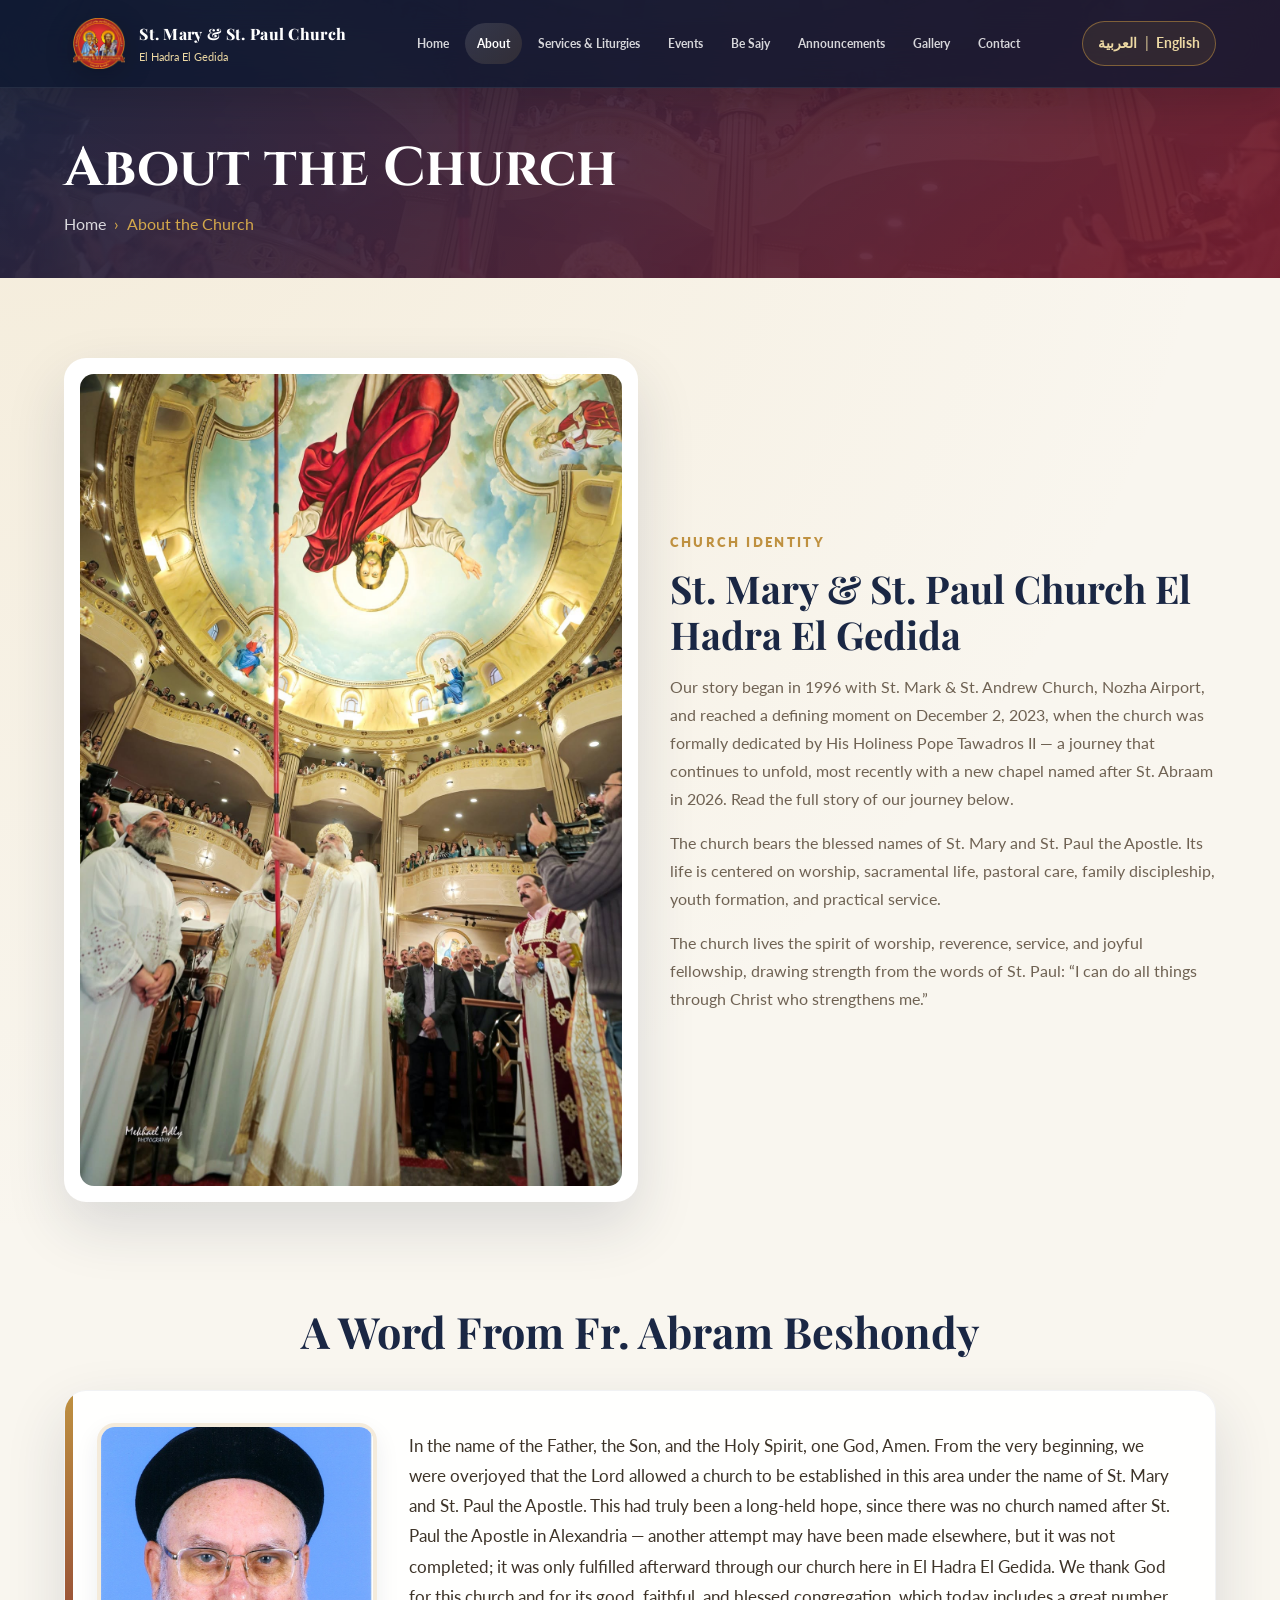
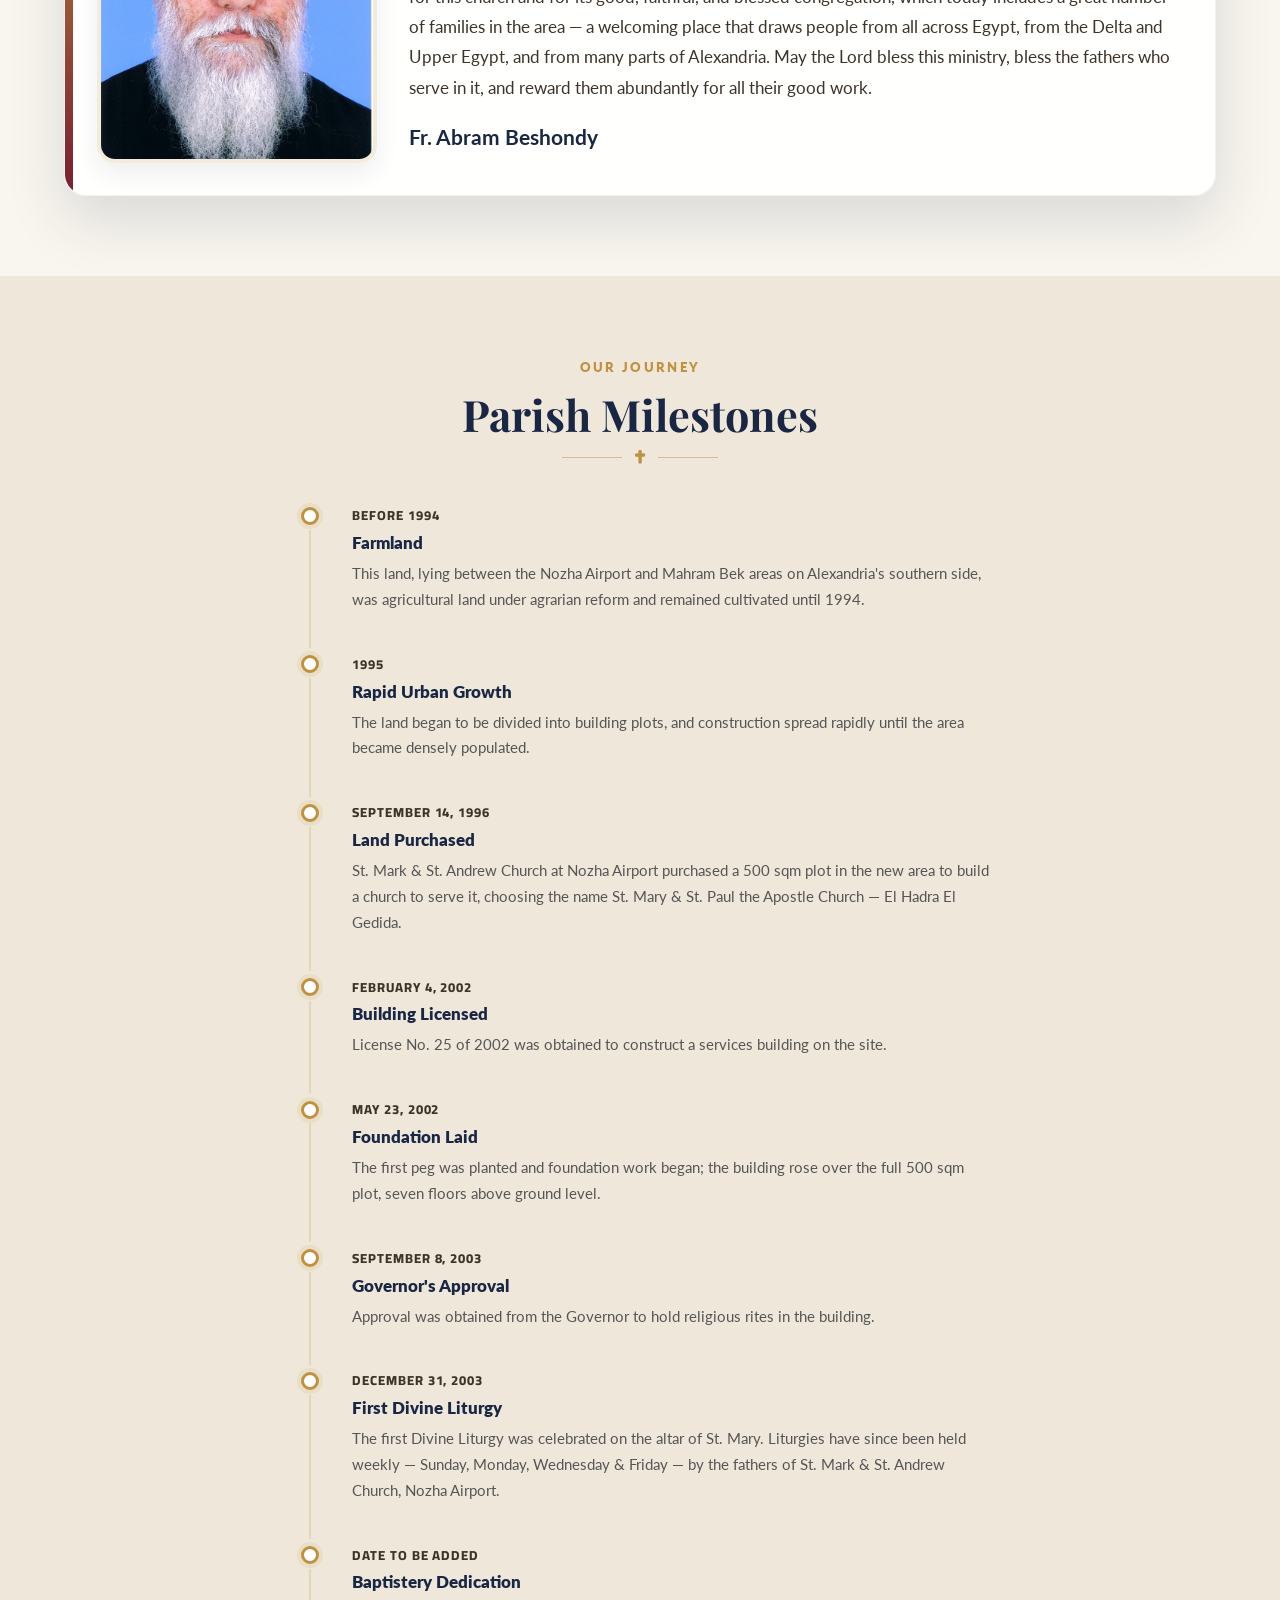
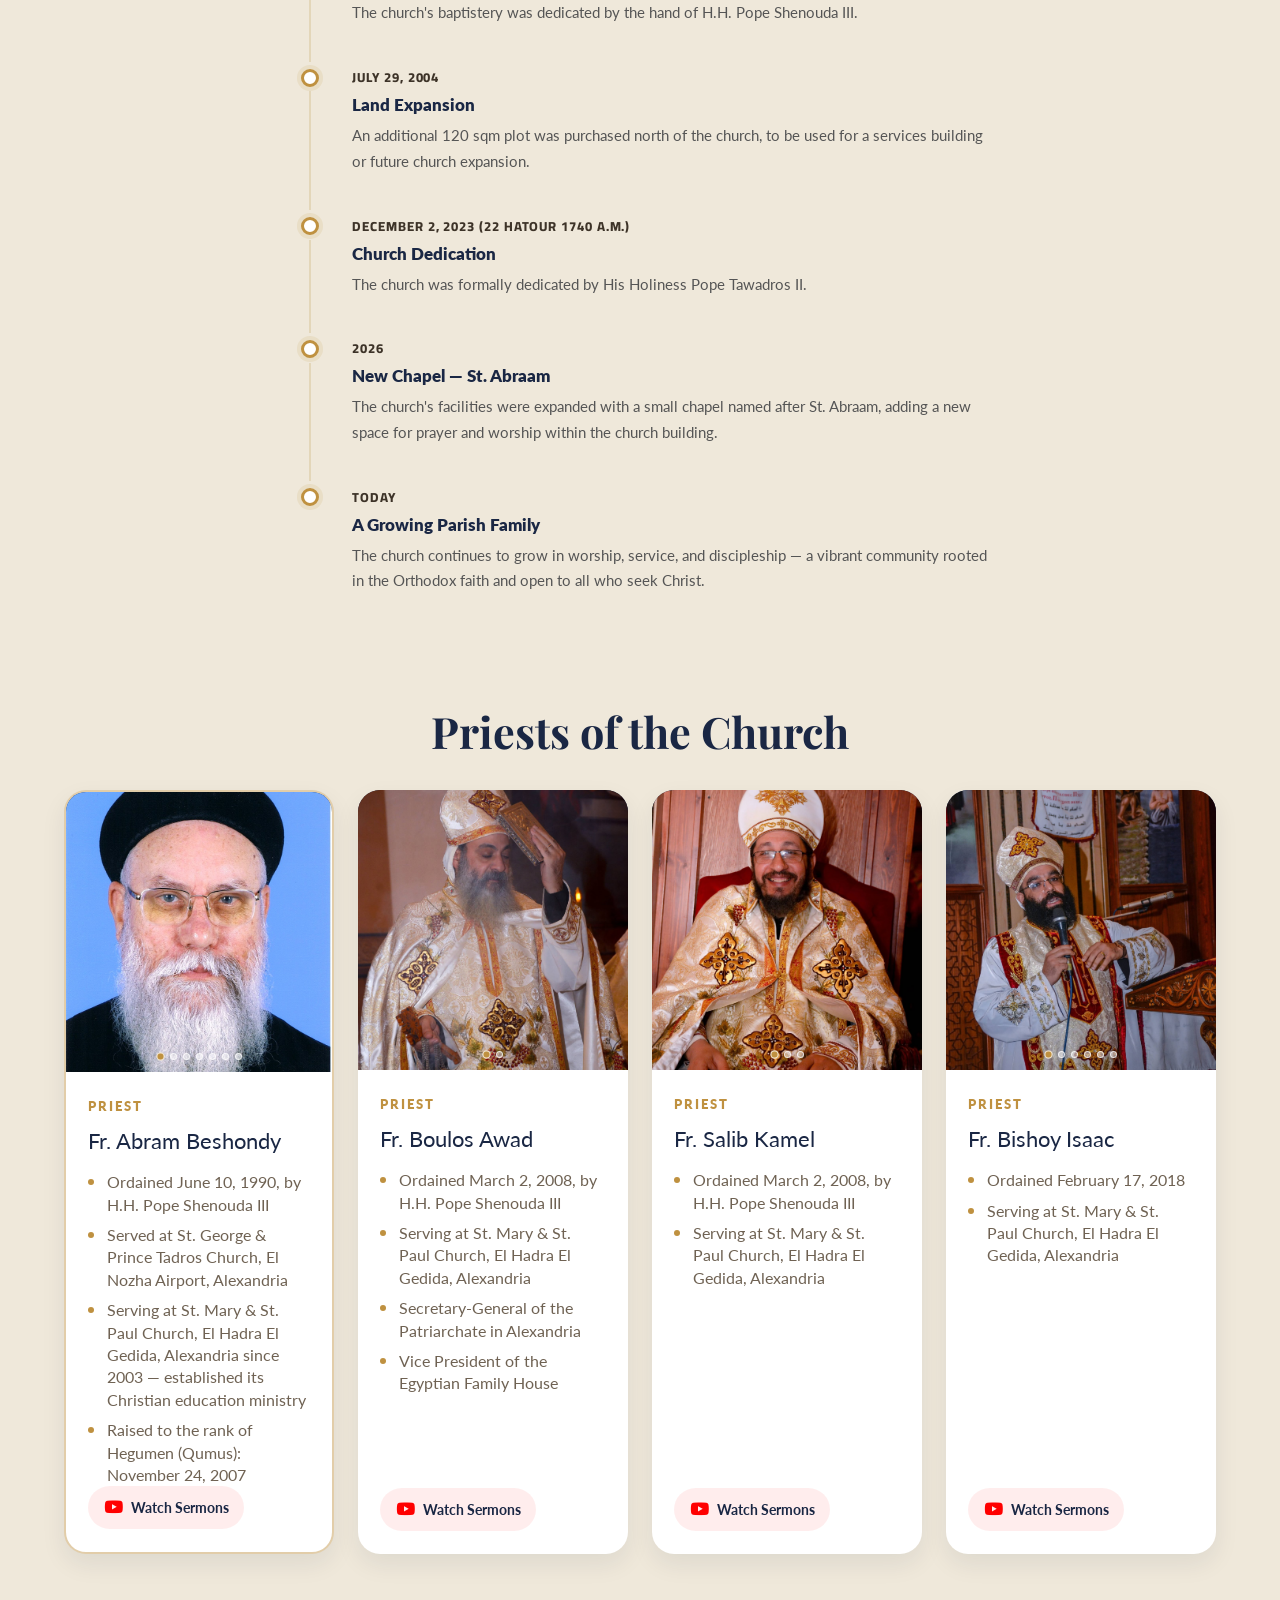
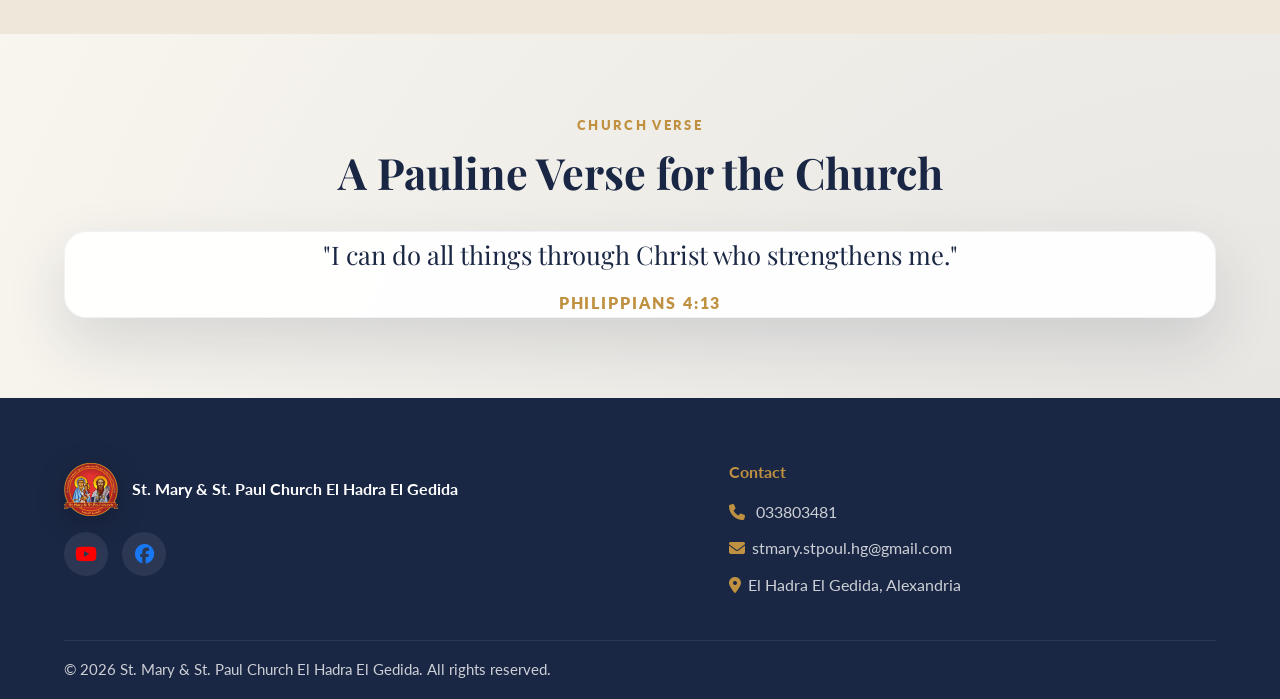
==== commit 202ad8fb: "Add files via upload" ====
--- a/pages/about.html
+++ b/pages/about.html
@@ -3,8 +3,8 @@
 <head>
   <meta charset="UTF-8" />
   <meta name="viewport" content="width=device-width, initial-scale=1.0" />
-  <meta name="description" content="Contact St. Mary &amp; St. Paul Church  El Hadra El Gedida and send a message to the church." />
-  <title>Contact - St. Mary &amp; St. Paul Church  El Hadra El Gedida</title>
+  <meta name="description" content="About St. Mary &amp; St. Paul Church  El Hadra El Gedida, its identity, mission, values, and church verse." />
+  <title>About - St. Mary &amp; St. Paul Church  El Hadra El Gedida</title>
   <link rel="icon" type="image/png" href="../assets/church-logo.png" />
   <link rel="preconnect" href="https://fonts.googleapis.com" />
   <link rel="preconnect" href="https://fonts.gstatic.com" crossorigin />
@@ -12,20 +12,20 @@
   <link rel="stylesheet" href="https://cdnjs.cloudflare.com/ajax/libs/font-awesome/6.5.0/css/all.min.css" />
   <link rel="stylesheet" href="../css/styles.css" />
 </head>
-<body data-title-en="Contact - St. Mary &amp; St. Paul Church  El Hadra El Gedida" data-title-ar="اتصل بنا - كنيسة السيدة العذراء والقديس بولس الرسول الحضره الجديده" data-desc-en="Contact St. Mary &amp; St. Paul Church  El Hadra El Gedida and send a message to the church." data-desc-ar="التواصل مع كنيسة السيدة العذراء والقديس بولس الرسول الحضره الجديده وإرسال رسالة إلى الكنيسة.">
+<body data-title-en="About - St. Mary &amp; St. Paul Church  El Hadra El Gedida" data-title-ar="عن الكنيسة - كنيسة السيدة العذراء والقديس بولس الرسول الحضره الجديده" data-desc-en="About St. Mary &amp; St. Paul Church  El Hadra El Gedida, its identity, mission, values, and church verse." data-desc-ar="عن كنيسة السيدة العذراء والقديس بولس الرسول الحضره الجديده، وهويتها ورسالتها وقيمها وشعارها الكتابي.">
   
 <nav id="nav">
   <div class="nav-inner">
     <a href="../index.html" class="nav-brand">
       <img src="../assets/church-logo.png" alt="Church logo" class="brand-logo" />
       <div>
-        <div class="brand-name" data-en="St. Mary &amp; St. Paul Church" data-ar="كنيسة السيدة العذراء والقديس بولس الرسول ">St. Mary &amp; St. Paul Church </div>
+        <div class="brand-name" data-en="St. Mary &amp; St. Paul Church " data-ar="كنيسة السيدة العذراء والقديس بولس الرسول">St. Mary &amp; St. Paul Church </div>
         <div class="brand-sub" data-en="El Hadra El Gedida" data-ar="الحضرة الجديدة">El Hadra El Gedida</div>
       </div>
     </a>
 
     <div class="nav-links">
-      <a href="../index.html" data-en="Home" data-ar="الرئيسية">Home</a><a href="about.html" data-en="About" data-ar="عن الكنيسة">About</a><a href="services.html" data-en="Services &amp; Liturgies" data-ar="القداسات والخدمات">Services &amp; Liturgies</a><a href="events.html" data-en="Events" data-ar="الفعاليات">Events</a><a href="be-sajy.html" data-en="Be Sajy" data-ar="بي ساجي">Be Sajy</a><a href="announcements.html" data-en="Announcements" data-ar="الإعلانات">Announcements</a><a href="gallery.html" data-en="Gallery" data-ar="المعرض">Gallery</a><a href="contact.html" class="active" data-en="Contact" data-ar="اتصل بنا">Contact</a>
+      <a href="../index.html" data-en="Home" data-ar="الرئيسية">Home</a><a href="about.html" class="active" data-en="About" data-ar="عن الكنيسة">About</a><a href="services.html" data-en="Services &amp; Liturgies" data-ar="القداسات والخدمات">Services &amp; Liturgies</a><a href="events.html" data-en="Events" data-ar="الفعاليات">Events</a><a href="be-sajy.html" data-en="Be Sajy" data-ar="بي ساجي">Be Sajy</a><a href="announcements.html" data-en="Announcements" data-ar="الإعلانات">Announcements</a><a href="gallery.html" data-en="Gallery" data-ar="المعرض">Gallery</a><a href="contact.html" data-en="Contact" data-ar="اتصل بنا">Contact</a>
     </div>
 
     <div class="nav-actions">
@@ -47,105 +47,298 @@
     <span class="sep">|</span>
     <span>English</span>
   </button>
-  <a href="../index.html" data-en="Home" data-ar="الرئيسية">Home</a><a href="about.html" data-en="About" data-ar="عن الكنيسة">About</a><a href="services.html" data-en="Services &amp; Liturgies" data-ar="القداسات والخدمات">Services &amp; Liturgies</a><a href="events.html" data-en="Events" data-ar="الفعاليات">Events</a><a href="be-sajy.html" data-en="Be Sajy" data-ar="بي ساجي">Be Sajy</a><a href="announcements.html" data-en="Announcements" data-ar="الإعلانات">Announcements</a><a href="gallery.html" data-en="Gallery" data-ar="المعرض">Gallery</a><a href="contact.html" class="active" data-en="Contact" data-ar="اتصل بنا">Contact</a>
+  <a href="../index.html" data-en="Home" data-ar="الرئيسية">Home</a><a href="about.html" class="active" data-en="About" data-ar="عن الكنيسة">About</a><a href="services.html" data-en="Services &amp; Liturgies" data-ar="القداسات والخدمات">Services &amp; Liturgies</a><a href="events.html" data-en="Events" data-ar="الفعاليات">Events</a><a href="be-sajy.html" data-en="Be Sajy" data-ar="بي ساجي">Be Sajy</a><a href="announcements.html" data-en="Announcements" data-ar="الإعلانات">Announcements</a><a href="gallery.html" data-en="Gallery" data-ar="المعرض">Gallery</a><a href="contact.html" data-en="Contact" data-ar="اتصل بنا">Contact</a>
 </div>
 
   
 <div class="pg-banner">
   <div class="container">
-    <h1 data-en="Contact" data-ar="اتصل بنا">Contact</h1>
-    <div class="breadcrumb"><span data-en="Home" data-ar="الرئيسية">Home</span> <span class="bc-gold">›</span> <span class="bc-gold" data-en="Contact" data-ar="اتصل بنا">Contact</span></div>
+    <h1 data-en="About the Church" data-ar="عن الكنيسة">About the Church</h1>
+    <div class="breadcrumb"><span data-en="Home" data-ar="الرئيسية">Home</span> <span class="bc-gold">›</span> <span class="bc-gold" data-en="About the Church" data-ar="عن الكنيسة">About the Church</span></div>
   </div>
 </div>
 
+<section class="section" style="padding-bottom:1.5rem">
+  <div class="container">
+    <div class="hist-grid hist-grid--compact">
+      <div class="image-card">
+        <img src="../assets/iconostasis-dedication.jpg" alt="Church interior and iconostasis" class="hist-img" />
+      </div>
+      <div class="hist-text">
+        <span class="eyebrow" data-en="Church Identity" data-ar="هوية الكنيسة">Church Identity</span>
+        <h2 data-en="St. Mary &amp; St. Paul Church  El Hadra El Gedida" data-ar="كنيسة السيدة العذراء والقديس بولس الرسول الحضره الجديده">St. Mary &amp; St. Paul Church  El Hadra El Gedida</h2>
+        <p data-en="Our story began in 1996 with St. Mark &amp; St. Andrew Church, Nozha Airport, and reached a defining moment on December 2, 2023, when the church was formally dedicated by His Holiness Pope Tawadros II — a journey that continues to unfold, most recently with a new chapel named after St. Abraam in 2026. Read the full story of our journey below." data-ar="بدأت قصتنا عام ١٩٩٦ مع كنيسة مارجرجس والأميرتادرس بمطار النزهة، ووصلت إلى محطة فارقة في ٢ ديسمبر ٢٠٢٣ حين تم تدشين الكنيسة رسميًا بيد قداسة البابا تواضروس الثاني، وما زالت المسيرة مستمرة، وآخرها إضافة كنيسة صغيرة باسم الأنبا أبرام عام ٢٠٢٦. تابع قصة مسيرتنا كاملة أدناه.">Our story began in 1996 with St. Mark &amp; St. Andrew Church, Nozha Airport, and reached a defining moment on December 2, 2023, when the church was formally dedicated by His Holiness Pope Tawadros II — a journey that continues to unfold, most recently with a new chapel named after St. Abraam in 2026. Read the full story of our journey below.</p>
+        <p data-en="The church bears the blessed names of St. Mary and St. Paul the Apostle. Its life is centered on worship, sacramental life, pastoral care, family discipleship, youth formation, and practical service." data-ar="تحمل الكنيسة الاسمين المباركين للسيدة العذراء والقديس بولس الرسول. وتتمحور حياتها حول العبادة والأسرار والرعاية والخدمة وتكوين الأسر والشباب عمليًا وروحيًا.">The church bears the blessed names of St. Mary and St. Paul the Apostle. Its life is centered on worship, sacramental life, pastoral care, family discipleship, youth formation, and practical service.</p>
+        <p data-en="The church lives the spirit of worship, reverence, service, and joyful fellowship, drawing strength from the words of St. Paul: “I can do all things through Christ who strengthens me.”" data-ar="تحيا الكنيسة بروح العبادة والوقار والخدمة والشركة المفرحة، مستندة إلى كلمات القديس بولس: «أستطيع كل شيء في المسيح الذي يقوّيني».">The church lives the spirit of worship, reverence, service, and joyful fellowship, drawing strength from the words of St. Paul: “I can do all things through Christ who strengthens me.”</p>
+      </div>
+    </div>
+  </div>
+</section>
+
 <section class="section">
   <div class="container">
-    <div class="contact-wrap">
-      <div class="ci-list">
-        <h3 data-en="Get in Touch" data-ar="تواصل معنا">Get in Touch</h3>
-        <div class="ci-item">
-          <div class="ci-ico"><i class="fa-solid fa-phone"></i></div>
-          <div class="ci-text">
-            <h4 data-en="Phone" data-ar="الهاتف">Phone</h4>
-            <a href="tel:033803481">033803481</a>
+    <div class="sec-hd reveal-up">
+      <h2 data-en="A Word From Fr. Abram Beshondy" data-ar="كلمة من أبونا أبرام بشوندي">A Word From Fr. Abram Beshondy</h2>
+    </div>
+
+    <div class="welcome-card reveal-up">
+      <img src="../assets/fr-abram-new-1.jpg" alt="Fr. Abram Beshondy" class="welcome-photo" />
+      <div>
+        <p class="welcome-quote" data-en="In the name of the Father, the Son, and the Holy Spirit, one God, Amen. From the very beginning, we were overjoyed that the Lord allowed a church to be established in this area under the name of St. Mary and St. Paul the Apostle. This had truly been a long-held hope, since there was no church named after St. Paul the Apostle in Alexandria &mdash; another attempt may have been made elsewhere, but it was not completed; it was only fulfilled afterward through our church here in El Hadra El Gedida. We thank God for this church and for its good, faithful, and blessed congregation, which today includes a great number of families in the area &mdash; a welcoming place that draws people from all across Egypt, from the Delta and Upper Egypt, and from many parts of Alexandria. May the Lord bless this ministry, bless the fathers who serve in it, and reward them abundantly for all their good work." data-ar="بسم الاب و الابن و الروح القدس الله واحد امين.في البدايه احنا فرحانين اوي ان ربنا سمح ان يبقي في كنيسه في المنطقه هنا باسم السيده العذراء و القديس بولس الرسول و دي كانت امنيه الحقيقه من زمان لان مكنش في كنايس باسم بولس الرسول في اسكندريه يمكن كان في كنيسه تانيه و محصلش انها تمت لكت تمت بعد الكنيسه بتاعتنا هنا في الحضره الجديده . فنشكر ربنا  ان في كنيسه و في شعب طيب و وفي ومبارك و يعتبر عدد كبير اوي اوي من اسر موجوده في المنطقه لانها منطقه جاذبه مش طارده و جاذبه ناس كتير اوي من كل مصر وجه بحري و وجه قبلي و من مناطق كتير في اسكندريه فربنا يبارك و يبارك في الخدمه و في الاباء اللي بيشتغلو فيها و يعوضهم كل خير.">In the name of the Father, the Son, and the Holy Spirit, one God, Amen. From the very beginning, we were overjoyed that the Lord allowed a church to be established in this area under the name of St. Mary and St. Paul the Apostle. This had truly been a long-held hope, since there was no church named after St. Paul the Apostle in Alexandria &mdash; another attempt may have been made elsewhere, but it was not completed; it was only fulfilled afterward through our church here in El Hadra El Gedida. We thank God for this church and for its good, faithful, and blessed congregation, which today includes a great number of families in the area &mdash; a welcoming place that draws people from all across Egypt, from the Delta and Upper Egypt, and from many parts of Alexandria. May the Lord bless this ministry, bless the fathers who serve in it, and reward them abundantly for all their good work.</p>
+        <div class="sig-name" data-en="Fr. Abram Beshondy" data-ar="أبونا أبرام بشوندي">Fr. Abram Beshondy</div>
+      </div>
+    </div>
+  </div>
+  </div>
+</section>
+
+<section class="section sec--alt">
+  <div class="container">
+    <div class="sec-hd reveal-up">
+      <span class="eyebrow" data-en="Our Journey" data-ar="مسيرتنا">Our Journey</span>
+      <h2 data-en="Parish Milestones" data-ar="محطات الكنيسة">Parish Milestones</h2>
+      <div class="tl-divider"><span></span><i class="fa-solid fa-cross"></i><span></span></div>
+    </div>
+
+    <div class="timeline">
+
+      <div class="tl-item reveal-up">
+        <div class="tl-marker"><span class="tl-dot"></span><div class="tl-line"></div></div>
+        <div class="tl-body">
+          <div class="tl-year" data-en="Before 1994" data-ar="قبل سنة ١٩٩٤">Before 1994</div>
+          <div class="tl-title" data-en="Farmland" data-ar="أرض زراعية">Farmland</div>
+          <div class="tl-text" data-en="This land, lying between the Nozha Airport and Mahram Bek areas on Alexandria's southern side, was agricultural land under agrarian reform and remained cultivated until 1994." data-ar="كانت هذه المنطقة، الواقعة بين منطقتي مطار النزهة ومحرم بك من الوجه القبلي، أرضًا زراعية تابعة للإصلاح الزراعي، وظلت مزروعة حتى سنة ١٩٩٤.">This land, lying between the Nozha Airport and Mahram Bek areas on Alexandria's southern side, was agricultural land under agrarian reform and remained cultivated until 1994.</div>
+        </div>
+      </div>
+
+      <div class="tl-item reveal-up">
+        <div class="tl-marker"><span class="tl-dot"></span><div class="tl-line"></div></div>
+        <div class="tl-body">
+          <div class="tl-year" data-en="1995" data-ar="١٩٩٥">1995</div>
+          <div class="tl-title" data-en="Rapid Urban Growth" data-ar="توسع عمراني سريع">Rapid Urban Growth</div>
+          <div class="tl-text" data-en="The land began to be divided into building plots, and construction spread rapidly until the area became densely populated." data-ar="بدأ تقسيم هذه الأرض إلى مبانٍ، وانتشرت فيها المباني انتشارًا هائلاً حتى أصبحت المنطقة مزدحمة بالسكان.">The land began to be divided into building plots, and construction spread rapidly until the area became densely populated.</div>
+        </div>
+      </div>
+
+      <div class="tl-item reveal-up">
+        <div class="tl-marker"><span class="tl-dot"></span><div class="tl-line"></div></div>
+        <div class="tl-body">
+          <div class="tl-year" data-en="September 14, 1996" data-ar="١٤ سبتمبر ١٩٩٦">September 14, 1996</div>
+          <div class="tl-title" data-en="Land Purchased" data-ar="شراء الأرض">Land Purchased</div>
+          <div class="tl-text" data-en="St. Mark &amp; St. Andrew Church at Nozha Airport purchased a 500 sqm plot in the new area to build a church to serve it, choosing the name St. Mary &amp; St. Paul the Apostle Church — El Hadra El Gedida." data-ar="قامت كنيسة مارجرجس والأميرتادرس بمطار النزهة بشراء قطعة أرض مساحتها ٥٠٠ م٢ في المنطقة الجديدة لإنشاء كنيسة تخدمها، وتم اختيار اسم كنيسة السيدة العذراء والقديس بولس الرسول - بالحضرة الجديدة.">St. Mark &amp; St. Andrew Church at Nozha Airport purchased a 500 sqm plot in the new area to build a church to serve it, choosing the name St. Mary &amp; St. Paul the Apostle Church — El Hadra El Gedida.</div>
+        </div>
+      </div>
+
+      <div class="tl-item reveal-up">
+        <div class="tl-marker"><span class="tl-dot"></span><div class="tl-line"></div></div>
+        <div class="tl-body">
+          <div class="tl-year" data-en="February 4, 2002" data-ar="٤ فبراير ٢٠٠٢">February 4, 2002</div>
+          <div class="tl-title" data-en="Building Licensed" data-ar="الحصول على ترخيص البناء">Building Licensed</div>
+          <div class="tl-text" data-en="License No. 25 of 2002 was obtained to construct a services building on the site." data-ar="تم الحصول على الترخيص رقم ٢٥ لسنة ٢٠٠٢ لإنشاء مبنى خدمات.">License No. 25 of 2002 was obtained to construct a services building on the site.</div>
+        </div>
+      </div>
+
+      <div class="tl-item reveal-up">
+        <div class="tl-marker"><span class="tl-dot"></span><div class="tl-line"></div></div>
+        <div class="tl-body">
+          <div class="tl-year" data-en="May 23, 2002" data-ar="٢٣ مايو ٢٠٠٢">May 23, 2002</div>
+          <div class="tl-title" data-en="Foundation Laid" data-ar="وضع حجر الأساس">Foundation Laid</div>
+          <div class="tl-text" data-en="The first peg was planted and foundation work began; the building rose over the full 500 sqm plot, seven floors above ground level." data-ar="تم زرع أول خازوق وبدأ العمل في الأساسات والقواعد والأعمدة، وأُقيم المبنى بالكامل على مساحة الأرض (٥٠٠ م٢) على سبعة أدوار علوية.">The first peg was planted and foundation work began; the building rose over the full 500 sqm plot, seven floors above ground level.</div>
+        </div>
+      </div>
+
+      <div class="tl-item reveal-up">
+        <div class="tl-marker"><span class="tl-dot"></span><div class="tl-line"></div></div>
+        <div class="tl-body">
+          <div class="tl-year" data-en="September 8, 2003" data-ar="٨ سبتمبر ٢٠٠٣">September 8, 2003</div>
+          <div class="tl-title" data-en="Governor's Approval" data-ar="موافقة المحافظة">Governor's Approval</div>
+          <div class="tl-text" data-en="Approval was obtained from the Governor to hold religious rites in the building." data-ar="تم الحصول على موافقة السيد المحافظ على إقامة الشعائر الدينية بالمبنى.">Approval was obtained from the Governor to hold religious rites in the building.</div>
+        </div>
+      </div>
+
+      <div class="tl-item reveal-up">
+        <div class="tl-marker"><span class="tl-dot"></span><div class="tl-line"></div></div>
+        <div class="tl-body">
+          <div class="tl-year" data-en="December 31, 2003" data-ar="٣١ ديسمبر ٢٠٠٣">December 31, 2003</div>
+          <div class="tl-title" data-en="First Divine Liturgy" data-ar="أول قداس إلهي">First Divine Liturgy</div>
+          <div class="tl-text" data-en="The first Divine Liturgy was celebrated on the altar of St. Mary. Liturgies have since been held weekly — Sunday, Monday, Wednesday &amp; Friday — by the fathers of St. Mark &amp; St. Andrew Church, Nozha Airport." data-ar="أُقيم أول قداس إلهي في هذه الكنيسة على مذبح السيدة العذراء، وتُقام القداسات أسبوعيًا أيام الأحد والاثنين والأربعاء والجمعة بواسطة آباء كهنة كنيسة مارجرجس والأميرتادرس بمطار النزهة.">The first Divine Liturgy was celebrated on the altar of St. Mary. Liturgies have since been held weekly — Sunday, Monday, Wednesday &amp; Friday — by the fathers of St. Mark &amp; St. Andrew Church, Nozha Airport.</div>
+        </div>
+      </div>
+
+      <div class="tl-item reveal-up">
+        <div class="tl-marker"><span class="tl-dot"></span><div class="tl-line"></div></div>
+        <div class="tl-body">
+          <div class="tl-year" data-en="Date to be added" data-ar="التاريخ قريبًا">Date to be added</div>
+          <div class="tl-title" data-en="Baptistery Dedication" data-ar="تدشين المعمودية">Baptistery Dedication</div>
+          <div class="tl-text" data-en="The church's baptistery was dedicated by the hand of H.H. Pope Shenouda III." data-ar="تم تدشين المعمودية بيد قداسة البابا شنودة الثالث.">The church's baptistery was dedicated by the hand of H.H. Pope Shenouda III.</div>
+        </div>
+      </div>
+
+      <div class="tl-item reveal-up">
+        <div class="tl-marker"><span class="tl-dot"></span><div class="tl-line"></div></div>
+        <div class="tl-body">
+          <div class="tl-year" data-en="July 29, 2004" data-ar="٢٩ يوليو ٢٠٠٤">July 29, 2004</div>
+          <div class="tl-title" data-en="Land Expansion" data-ar="توسعة الأرض">Land Expansion</div>
+          <div class="tl-text" data-en="An additional 120 sqm plot was purchased north of the church, to be used for a services building or future church expansion." data-ar="تم شراء قطعة أرض إضافية مساحتها ١٢٠ م٢ بحري الكنيسة، لإقامة مبنى خدمات عليها أو توسيع الكنيسة مستقبلاً.">An additional 120 sqm plot was purchased north of the church, to be used for a services building or future church expansion.</div>
+        </div>
+      </div>
+
+      <div class="tl-item reveal-up">
+        <div class="tl-marker"><span class="tl-dot"></span><div class="tl-line"></div></div>
+        <div class="tl-body">
+          <div class="tl-year" data-en="December 2, 2023 (22 Hatour 1740 A.M.)" data-ar="٢ ديسمبر ٢٠٢٣م - ٢٢ هاتور ١٧٤٠ش">December 2, 2023 (22 Hatour 1740 A.M.)</div>
+          <div class="tl-title" data-en="Church Dedication" data-ar="تدشين الكنيسة">Church Dedication</div>
+          <div class="tl-text" data-en="The church was formally dedicated by His Holiness Pope Tawadros II." data-ar="تم تدشين الكنيسة بيد قداسة البابا تواضروس الثاني.">The church was formally dedicated by His Holiness Pope Tawadros II.</div>
+        </div>
+      </div>
+
+      <div class="tl-item reveal-up">
+        <div class="tl-marker"><span class="tl-dot"></span><div class="tl-line"></div></div>
+        <div class="tl-body">
+          <div class="tl-year" data-en="2026" data-ar="٢٠٢٦">2026</div>
+          <div class="tl-title" data-en="New Chapel — St. Abraam" data-ar="توسعة الكنيسة الصغيرة باسم الأنبا أبرام">New Chapel — St. Abraam</div>
+          <div class="tl-text" data-en="The church's facilities were expanded with a small chapel named after St. Abraam, adding a new space for prayer and worship within the church building." data-ar="تمت توسعة مرافق الكنيسة بإضافة كنيسة صغيرة باسم الأنبا أبرام، لتوفر مساحة جديدة للصلاة والعبادة داخل مبنى الكنيسة.">The church's facilities were expanded with a small chapel named after St. Abraam, adding a new space for prayer and worship within the church building.</div>
+        </div>
+      </div>
+
+      <div class="tl-item reveal-up">
+        <div class="tl-marker"><span class="tl-dot"></span></div>
+        <div class="tl-body">
+          <div class="tl-year" data-en="Today" data-ar="اليوم">Today</div>
+          <div class="tl-title" data-en="A Growing Parish Family" data-ar="أسرة كنسية في نمو">A Growing Parish Family</div>
+          <div class="tl-text" data-en="The church continues to grow in worship, service, and discipleship — a vibrant community rooted in the Orthodox faith and open to all who seek Christ." data-ar="تواصل الكنيسة نموها في العبادة والخدمة والتلمذة، وهي مجتمع حيّ متجذّر في الإيمان الأرثوذكسي، مفتوح لكل من يسعى إلى المسيح.">The church continues to grow in worship, service, and discipleship — a vibrant community rooted in the Orthodox faith and open to all who seek Christ.</div>
+        </div>
+      </div>
+
+    </div>
+  </div>
+</section>
+
+<section class="section sec--alt" style="padding-top:1.5rem" id="clergy">
+  <div class="container">
+    <div class="sec-hd">
+      <h2 data-en="Priests of the Church" data-ar="كهنة الكنيسة">Priests of the Church</h2>
+    </div>
+    <div class="grid-4 clergy-grid">
+      <div class="clergy-card clergy-card--featured">
+        <div class="clergy-media">
+          <img src="../assets/fr-abram-new-1.jpg" alt="Fr. Abram Beshondy" class="clergy-img active" />
+          <img src="../assets/fr-abram-new-2.jpg" alt="Fr. Abram Beshondy" class="clergy-img" />
+          <img src="../assets/fr-abram-new-3.jpg" alt="Fr. Abram Beshondy" class="clergy-img" />
+          <img src="../assets/fr-abram-new-4.jpg" alt="Fr. Abram Beshondy" class="clergy-img" />
+          <img src="../assets/fr-abram-new-5.jpg" alt="Fr. Abram Beshondy" class="clergy-img" />
+          <img src="../assets/fr-abram-new-6.jpg" alt="Fr. Abram Beshondy" class="clergy-img" />
+          <img src="../assets/fr-abram-new-7.jpg" alt="Fr. Abram Beshondy" class="clergy-img" />
+          <div class="clergy-dots">
+            <span class="clergy-dot active"></span>
+            <span class="clergy-dot"></span>
+            <span class="clergy-dot"></span>
+            <span class="clergy-dot"></span>
+            <span class="clergy-dot"></span>
+            <span class="clergy-dot"></span>
+            <span class="clergy-dot"></span>
           </div>
         </div>
-        <div class="ci-item">
-          <div class="ci-ico"><i class="fa-solid fa-envelope"></i></div>
-          <div class="ci-text">
-            <h4 data-en="Email" data-ar="البريد الإلكتروني">Email</h4>
-            <a href="mailto:stmary.stpoul.hg@gmail.com">stmary.stpoul.hg@gmail.com</a>
+        <div class="clergy-body">
+          <span class="clergy-role" data-en="Priest" data-ar="كاهن">Priest</span>
+          <div class="clergy-name" data-en="Fr. Abram Beshondy" data-ar="أبونا أبرام بشندي">Fr. Abram Beshondy</div>
+          <ul class="clergy-bio-list">
+            <li data-en="Ordained June 10, 1990, by H.H. Pope Shenouda III" data-ar="تاريخ الرسامة: 10 يونيو 1990 م، بيد قداسة البابا شنودة الثالث">Ordained June 10, 1990, by H.H. Pope Shenouda III</li>
+            <li data-en="Served at St. George &amp; Prince Tadros Church, El Nozha Airport, Alexandria" data-ar="خدم في كنيسة الشهيد مار جرجس والأمير تادرس، مطار النزهة، الإسكندرية">Served at St. George &amp; Prince Tadros Church, El Nozha Airport, Alexandria</li>
+            <li data-en="Serving at St. Mary &amp; St. Paul Church, El Hadra El Gedida, Alexandria since 2003 &mdash; established its Christian education ministry" data-ar="يخدم في كنيسة العذراء مريم والقديس بولس، الحضرة الجديدة، الإسكندرية منذ 2003 - أسس خدمة التربية الكنسية بالكنيسة">Serving at St. Mary &amp; St. Paul Church, El Hadra El Gedida, Alexandria since 2003 &mdash; established its Christian education ministry</li>
+            <li data-en="Raised to the rank of Hegumen (Qumus): November 24, 2007" data-ar="تاريخ القمصية: 24 نوفمبر 2007 م">Raised to the rank of Hegumen (Qumus): November 24, 2007</li>
+          </ul>
+          <a class="clergy-sermon" href="https://www.youtube.com/watch?v=RUzJAqiiWrI" target="_blank" rel="noopener" aria-label="Watch sermons"><i class="fa-brands fa-youtube"></i><span data-en="Watch Sermons" data-ar="شاهد العظات">Watch Sermons</span></a>
+        </div>
+      </div>
+
+      <div class="clergy-card">
+        <div class="clergy-media">
+          <img src="../assets/fr-boulos.jpg" alt="Fr. Boulos Awad" class="clergy-img active" />
+          <img src="../assets/fr-boulos-2.jpg" alt="Fr. Boulos Awad" class="clergy-img" />
+          <div class="clergy-dots">
+            <span class="clergy-dot active"></span>
+            <span class="clergy-dot"></span>
           </div>
         </div>
-      </div>
-
-      <div class="cform">
-        <h3 data-en="Send a Message" data-ar="أرسل رسالة">Send a Message</h3>
-        <form id="contact-form">
-          <input type="checkbox" name="botcheck" style="display:none;" tabindex="-1" autocomplete="off" aria-hidden="true" />
-          <div class="frow">
-            
-    <div class="fg">
-      <label for="fname" data-en="First Name *" data-ar="الاسم الأول *">First Name *</label>
-      <input type="text" id="fname" name="fname"
-             data-en-placeholder="John"
-             data-ar-placeholder="الاسم"
-             placeholder="John" required />
-    </div>
-    
-            
-    <div class="fg">
-      <label for="lname" data-en="Last Name *" data-ar="اسم العائلة *">Last Name *</label>
-      <input type="text" id="lname" name="lname"
-             data-en-placeholder="Smith"
-             data-ar-placeholder="اسم العائلة"
-             placeholder="Smith" required />
-    </div>
-    
+        <div class="clergy-body">
+          <span class="clergy-role" data-en="Priest" data-ar="كاهن">Priest</span>
+          <div class="clergy-name" data-en="Fr. Boulos Awad" data-ar="أبونا بولس عوض">Fr. Boulos Awad</div>
+          <ul class="clergy-bio-list">
+            <li data-en="Ordained March 2, 2008, by H.H. Pope Shenouda III" data-ar="تاريخ الرسامة: 2 مارس 2008 م، بيد قداسة البابا شنودة الثالث">Ordained March 2, 2008, by H.H. Pope Shenouda III</li>
+            <li data-en="Serving at St. Mary &amp; St. Paul Church, El Hadra El Gedida, Alexandria" data-ar="يخدم في كنيسة العذراء مريم والقديس بولس، الحضرة الجديدة، الإسكندرية">Serving at St. Mary &amp; St. Paul Church, El Hadra El Gedida, Alexandria</li>
+            <li data-en="Secretary-General of the Patriarchate in Alexandria" data-ar="سكرتير عام البطريركية بالإسكندرية">Secretary-General of the Patriarchate in Alexandria</li>
+            <li data-en="Vice President of the Egyptian Family House" data-ar="نائب رئيس بيت العائلة المصرية">Vice President of the Egyptian Family House</li>
+          </ul>
+          <a class="clergy-sermon" href="https://www.youtube.com/watch?v=On-4Xep-pwo&pp=0gcJCaMLAYcqIYzv" target="_blank" rel="noopener" aria-label="Watch sermons"><i class="fa-brands fa-youtube"></i><span data-en="Watch Sermons" data-ar="شاهد العظات">Watch Sermons</span></a>
+        </div>
+      </div>
+
+      <div class="clergy-card">
+        <div class="clergy-media">
+          <img src="../assets/fr-salib.jpg" alt="Fr. Salib Kamel" class="clergy-img active" />
+          <img src="../assets/fr-salib-2.jpg" alt="Fr. Salib Kamel" class="clergy-img" />
+          <img src="../assets/fr-salib-3.jpg" alt="Fr. Salib Kamel" class="clergy-img" />
+          <div class="clergy-dots">
+            <span class="clergy-dot active"></span>
+            <span class="clergy-dot"></span>
+            <span class="clergy-dot"></span>
           </div>
-          <div class="frow">
-            
-    <div class="fg">
-      <label for="email" data-en="Email *" data-ar="البريد الإلكتروني *">Email *</label>
-      <input type="email" id="email" name="email"
-             data-en-placeholder="name@example.com"
-             data-ar-placeholder="name@example.com"
-             placeholder="name@example.com" required />
-    </div>
-    
-            
-    <div class="fg">
-      <label for="phone" data-en="Phone Number" data-ar="رقم الهاتف">Phone Number</label>
-      <input type="tel" id="phone" name="phone"
-             data-en-placeholder="+1 (555) 000-0000"
-             data-ar-placeholder="+20 000 000 0000"
-             placeholder="+1 (555) 000-0000" />
-    </div>
-    
+        </div>
+        <div class="clergy-body">
+          <span class="clergy-role" data-en="Priest" data-ar="كاهن">Priest</span>
+          <div class="clergy-name" data-en="Fr. Salib Kamel" data-ar="أبونا صليب كامل">Fr. Salib Kamel</div>
+          <ul class="clergy-bio-list">
+            <li data-en="Ordained March 2, 2008, by H.H. Pope Shenouda III" data-ar="تاريخ الرسامة: 2 مارس 2008 م، بيد قداسة البابا شنودة الثالث">Ordained March 2, 2008, by H.H. Pope Shenouda III</li>
+            <li data-en="Serving at St. Mary &amp; St. Paul Church, El Hadra El Gedida, Alexandria" data-ar="يخدم في كنيسة العذراء مريم والقديس بولس، الحضرة الجديدة، الإسكندرية">Serving at St. Mary &amp; St. Paul Church, El Hadra El Gedida, Alexandria</li>
+          </ul>
+          <a class="clergy-sermon" href="https://www.youtube.com/watch?v=OdsekL3yeto" target="_blank" rel="noopener" aria-label="Watch sermons"><i class="fa-brands fa-youtube"></i><span data-en="Watch Sermons" data-ar="شاهد العظات">Watch Sermons</span></a>
+        </div>
+      </div>
+
+      <div class="clergy-card">
+        <div class="clergy-media">
+          <img src="../assets/fr-bishoy.jpg" alt="Fr. Bishoy Isaac" class="clergy-img active" />
+          <img src="../assets/fr-bishoy-2.jpg" alt="Fr. Bishoy Isaac" class="clergy-img" />
+          <img src="../assets/fr-bishoy-3.jpg" alt="Fr. Bishoy Isaac" class="clergy-img" />
+          <img src="../assets/fr-bishoy-4.jpg" alt="Fr. Bishoy Isaac" class="clergy-img" />
+          <img src="../assets/fr-bishoy-5.jpg" alt="Fr. Bishoy Isaac" class="clergy-img" />
+          <img src="../assets/fr-bishoy-6.jpg" alt="Fr. Bishoy Isaac" class="clergy-img" />
+          <div class="clergy-dots">
+            <span class="clergy-dot active"></span>
+            <span class="clergy-dot"></span>
+            <span class="clergy-dot"></span>
+            <span class="clergy-dot"></span>
+            <span class="clergy-dot"></span>
+            <span class="clergy-dot"></span>
           </div>
-          <div class="fg">
-            <label for="subject" data-en="Request Type *" data-ar="نوع الطلب *">Request Type *</label>
-            <select id="subject" name="subject" required>
-              <option value="" disabled selected data-en="Select a topic…" data-ar="اختر موضوعًا…">Select a topic…</option>
-              <option data-en="General Inquiry" data-ar="استفسار عام">General Inquiry</option>
-              <option data-en="Prayer Request" data-ar="طلب صلاة">Prayer Request</option>
-              <option data-en="Service Inquiry" data-ar="استفسار عن خدمة">Service Inquiry</option>
-              <option data-en="Meeting Information" data-ar="استعلام عن الاجتماعات">Meeting Information</option>
-            </select>
-          </div>
-          <div class="fg">
-            <label for="message" data-en="Message *" data-ar="الرسالة *">Message *</label>
-            <textarea id="message" name="message" data-en-placeholder="Write your message here…" data-ar-placeholder="اكتب رسالتك هنا…" placeholder="Write your message here…" required></textarea>
-          </div>
-          <button type="submit" class="btn btn-navy form-submit" data-en="Send Message" data-ar="إرسال الرسالة">Send Message</button>
-        </form>
-        <div class="form-ok" id="form-ok" style="display:none;" data-en="Thank you. Your message has been received." data-ar="شكرًا لك. تم استلام رسالتك.">Thank you. Your message has been received.</div>
-        <div class="form-error" id="form-error" style="display:none; color:#c0392b; margin-top:12px; font-weight:600;" data-en="Something went wrong and your message wasn't sent. Please try again, or reach us directly by phone or email." data-ar="حدث خطأ ولم تُرسل رسالتك. من فضلك حاول مرة أخرى، أو تواصل معنا مباشرة عبر الهاتف أو البريد الإلكتروني.">Something went wrong and your message wasn't sent. Please try again, or reach us directly by phone or email.</div>
-      </div>
-    </div>
-  </div>
-</section>
-
+        </div>
+        <div class="clergy-body">
+          <span class="clergy-role" data-en="Priest" data-ar="كاهن">Priest</span>
+          <div class="clergy-name" data-en="Fr. Bishoy Isaac" data-ar="أبونا بيشوي إسحاق">Fr. Bishoy Isaac</div>
+          <ul class="clergy-bio-list">
+            <li data-en="Ordained February 17, 2018" data-ar="تاريخ الرسامة: 17 فبراير 2018 م">Ordained February 17, 2018</li>
+            <li data-en="Serving at St. Mary &amp; St. Paul Church, El Hadra El Gedida, Alexandria" data-ar="يخدم في كنيسة العذراء مريم والقديس بولس، الحضرة الجديدة، الإسكندرية">Serving at St. Mary &amp; St. Paul Church, El Hadra El Gedida, Alexandria</li>
+          </ul>
+          <a class="clergy-sermon" href="https://www.youtube.com/watch?v=7JCJN152cYY" target="_blank" rel="noopener" aria-label="Watch sermons"><i class="fa-brands fa-youtube"></i><span data-en="Watch Sermons" data-ar="شاهد العظات">Watch Sermons</span></a>
+        </div>
+      </div>
+    </div>
+  </div>
+</section>
+
+<section class="section">
+  <div class="container">
+    <div class="sec-hd">
+      <span class="eyebrow" data-en="Church Verse" data-ar="شعار الكنيسة">Church Verse</span>
+      <h2 data-en="A Pauline Verse for the Church" data-ar="آية مرتبطة بالقديس بولس">A Pauline Verse for the Church</h2>
+    </div>
+    <div class="info-box tc">
+      <p class="sc-text dark-text" data-en="&amp;quot;I can do all things through Christ who strengthens me.&amp;quot;" data-ar="«أستطيع كل شيء في المسيح الذي يقوّيني»">“I can do all things through Christ who strengthens me.”</p>
+      <div class="sc-ref dark-ref" data-en="Philippians 4:13" data-ar="فيلبي ٤:١٣">Philippians 4:13</div>
+    </div>
+  </div>
+</section>
 
   
 <footer id="footer">
@@ -182,48 +375,5 @@
     <i class="fa-solid fa-chevron-up"></i>
   </button>
   <script src="../js/main.js"></script>
-  <script>
-    (function () {
-      var WEB3FORMS_ACCESS_KEY = "PASTE_YOUR_ACCESS_KEY_HERE"; // احصل عليه مجانًا من https://web3forms.com بإيميل الكنيسة
-
-      var form = document.getElementById('contact-form');
-      var formOk = document.getElementById('form-ok');
-      var formError = document.getElementById('form-error');
-      var submitBtn = form.querySelector('.form-submit');
-      var isArabic = /[\u0600-\u06FF]/.test(submitBtn.textContent);
-      var originalBtnText = submitBtn.textContent;
-
-      form.addEventListener('submit', function (e) {
-        e.preventDefault();
-        formError.style.display = 'none';
-        submitBtn.disabled = true;
-        submitBtn.textContent = isArabic ? 'جارٍ الإرسال...' : 'Sending...';
-
-        var formData = new FormData(form);
-        formData.append('access_key', WEB3FORMS_ACCESS_KEY);
-        formData.append('from_name', (formData.get('fname') + ' ' + formData.get('lname')).trim());
-
-        fetch('https://api.web3forms.com/submit', {
-          method: 'POST',
-          headers: { Accept: 'application/json' },
-          body: formData
-        })
-          .then(function (res) { return res.json(); })
-          .then(function (data) {
-            if (data.success) {
-              form.style.display = 'none';
-              formOk.style.display = 'block';
-            } else {
-              return Promise.reject(data);
-            }
-          })
-          .catch(function () {
-            formError.style.display = 'block';
-            submitBtn.disabled = false;
-            submitBtn.textContent = originalBtnText;
-          });
-      });
-    })();
-  </script>
 </body>
 </html>
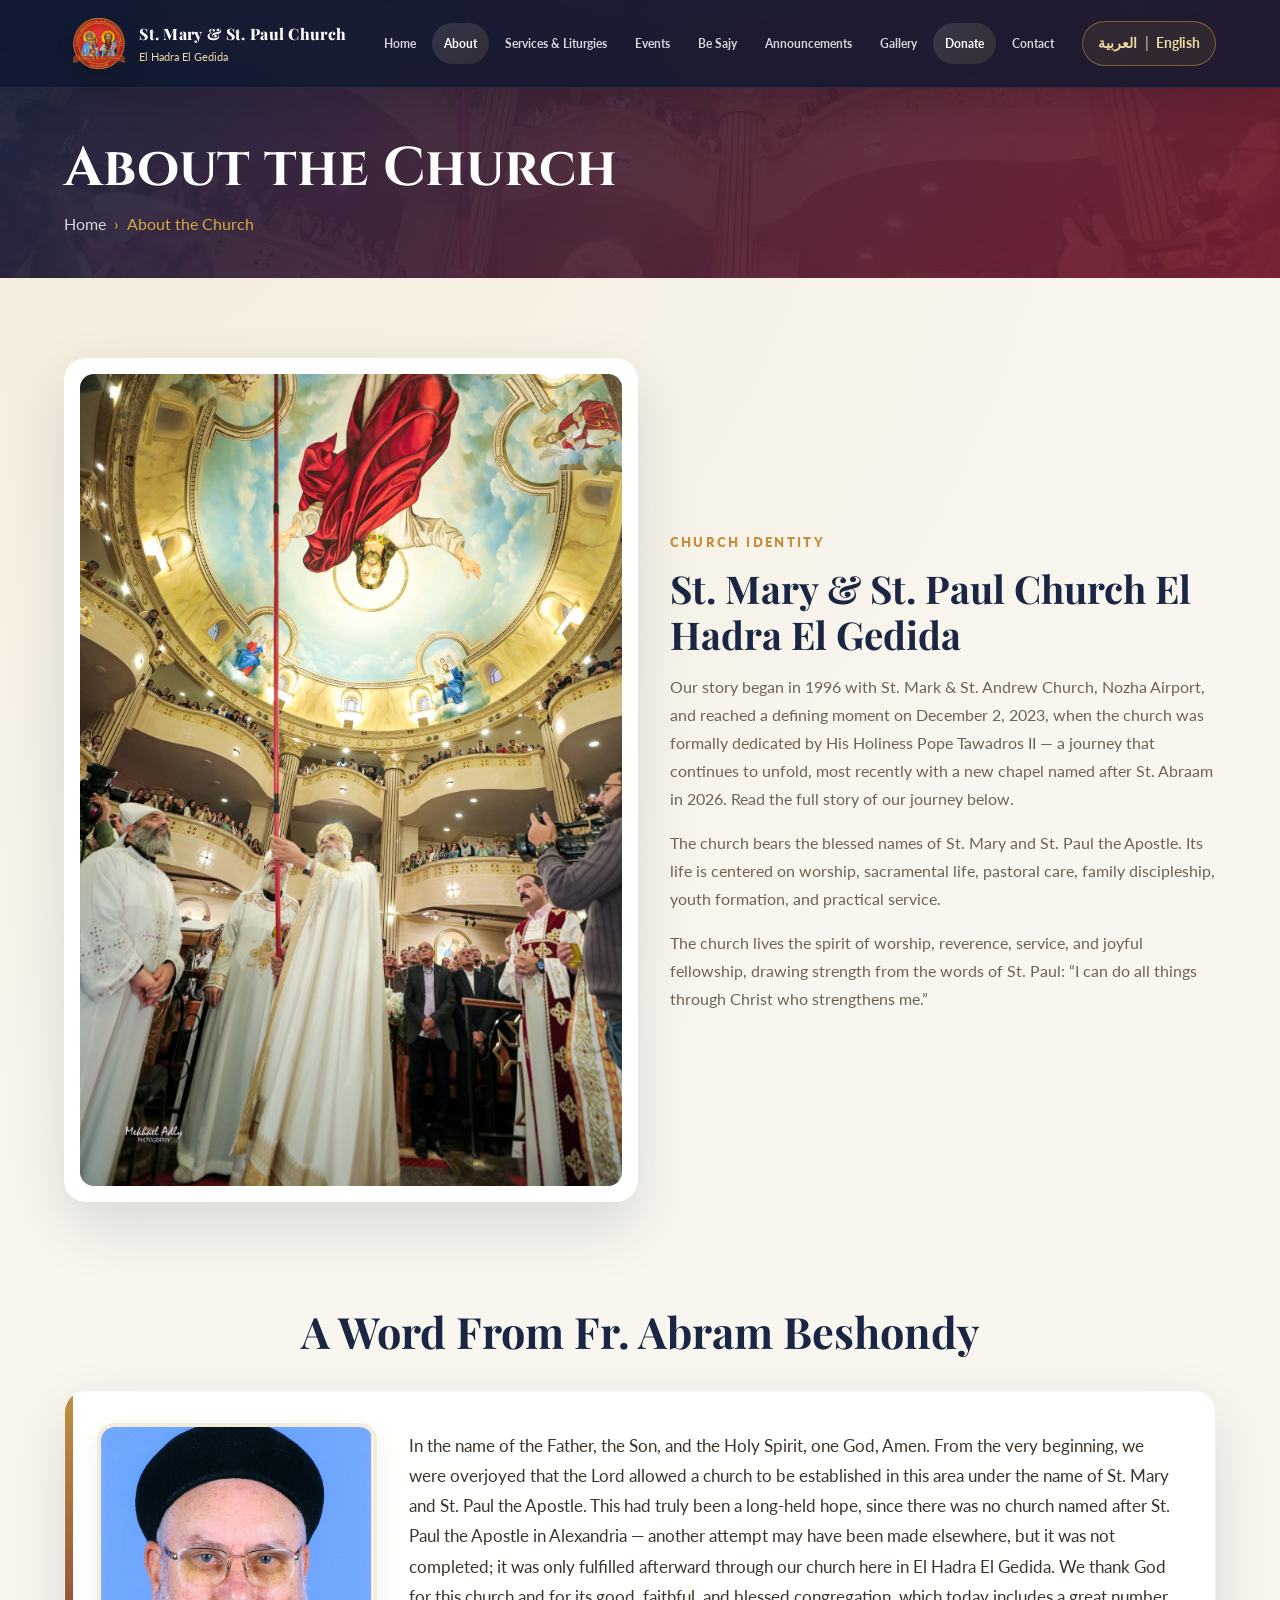
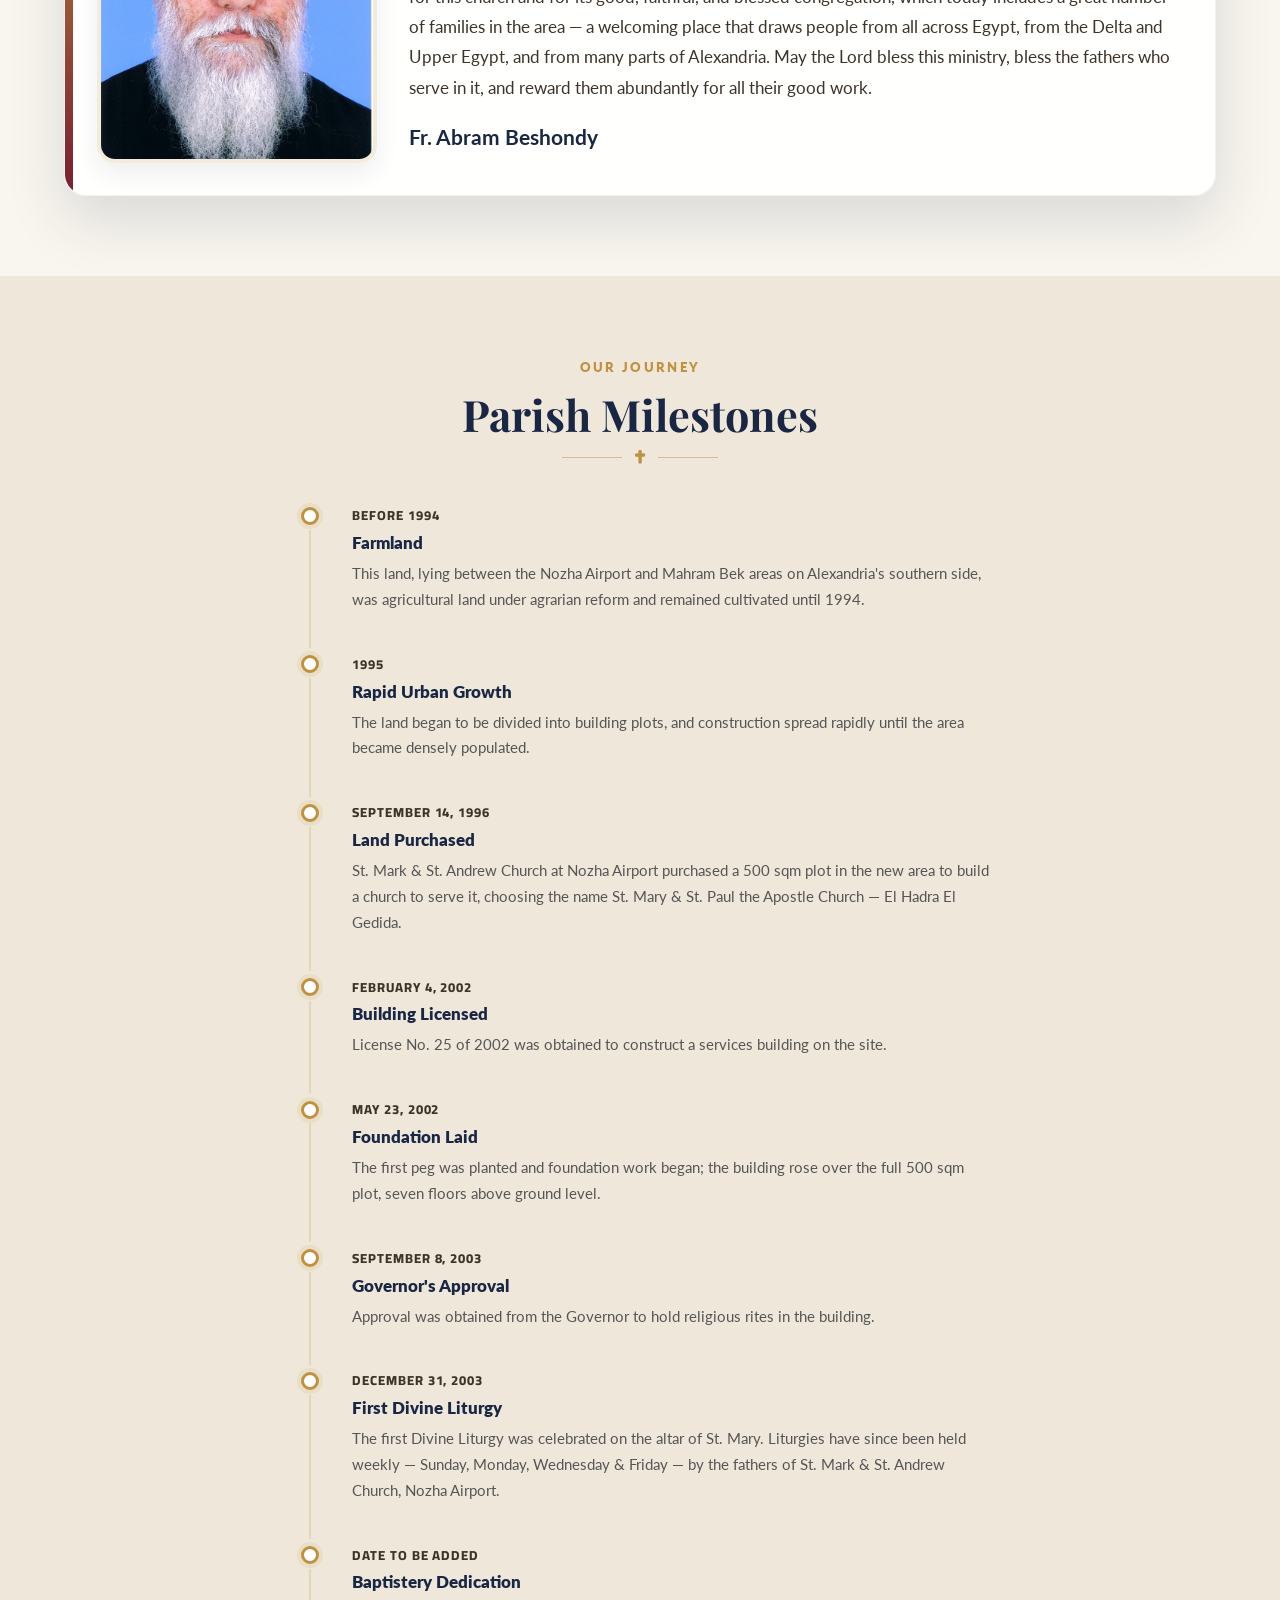
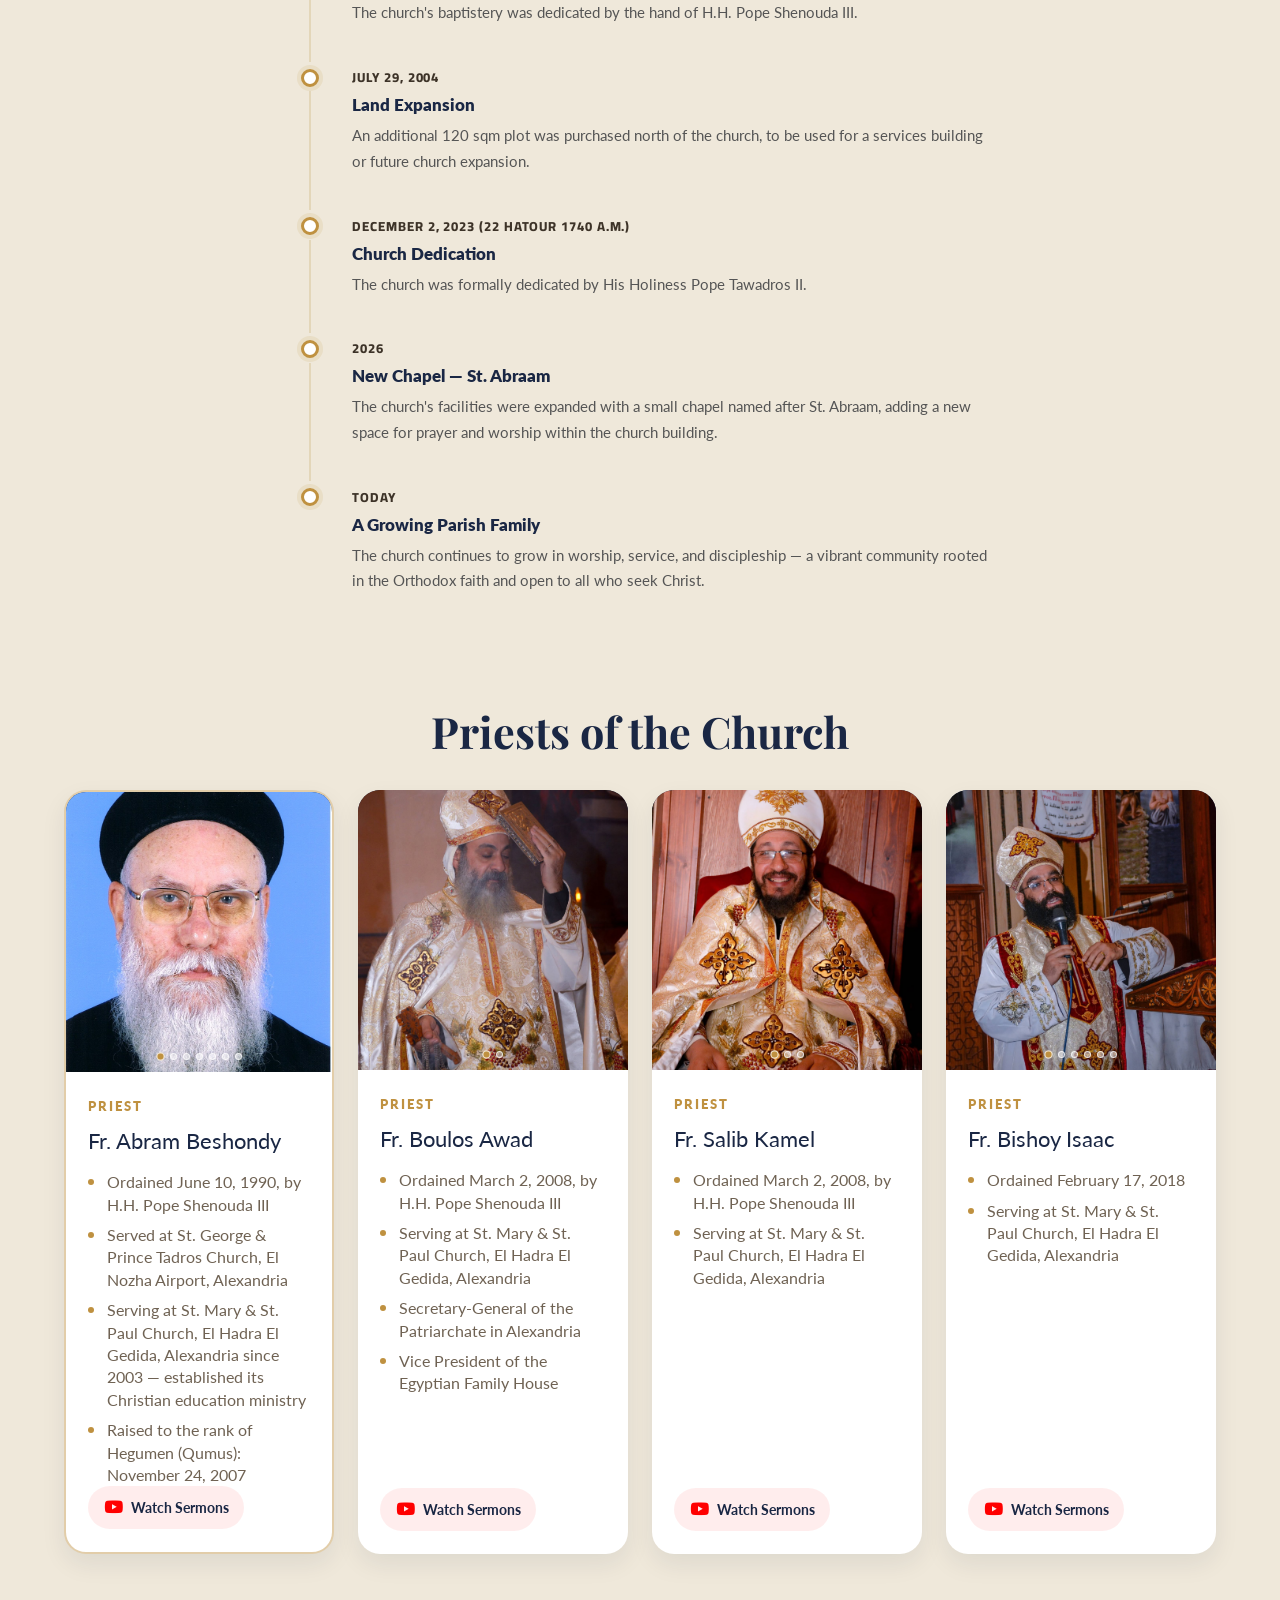
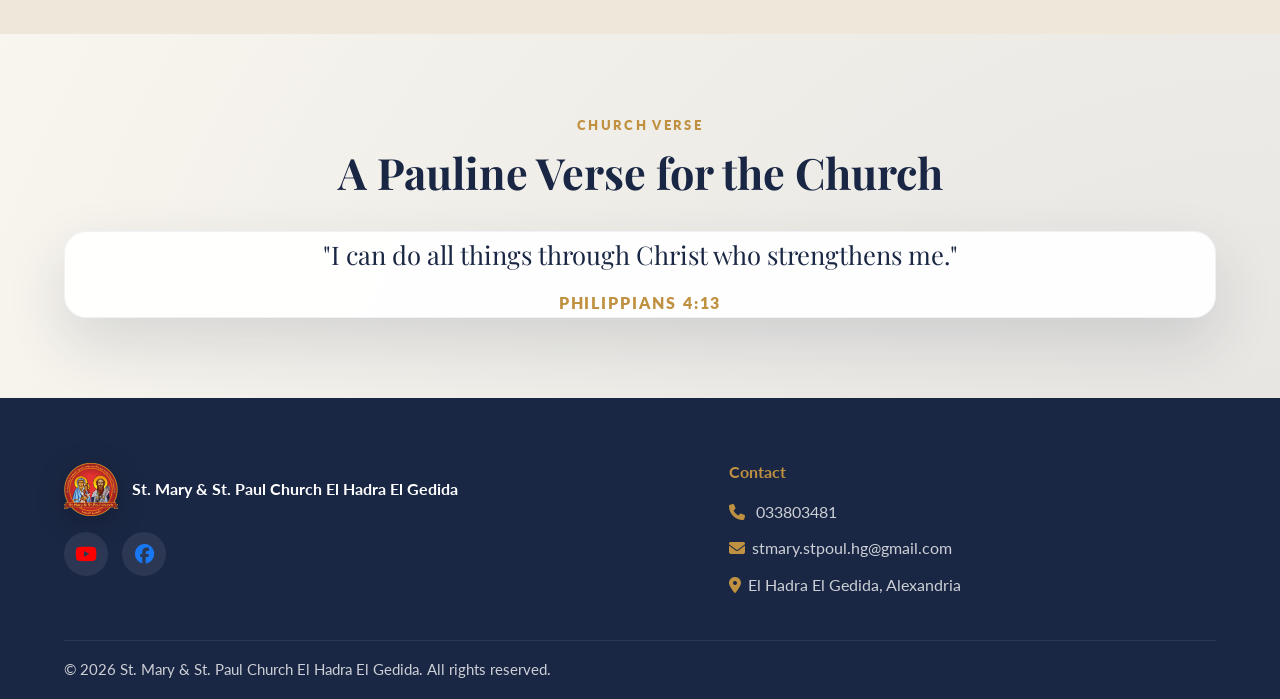
==== commit 78ec3bce: "Update about.html" ====
--- a/pages/about.html
+++ b/pages/about.html
@@ -25,7 +25,7 @@
     </a>
 
     <div class="nav-links">
-      <a href="../index.html" data-en="Home" data-ar="الرئيسية">Home</a><a href="about.html" class="active" data-en="About" data-ar="عن الكنيسة">About</a><a href="services.html" data-en="Services &amp; Liturgies" data-ar="القداسات والخدمات">Services &amp; Liturgies</a><a href="events.html" data-en="Events" data-ar="الفعاليات">Events</a><a href="be-sajy.html" data-en="Be Sajy" data-ar="بي ساجي">Be Sajy</a><a href="announcements.html" data-en="Announcements" data-ar="الإعلانات">Announcements</a><a href="gallery.html" data-en="Gallery" data-ar="المعرض">Gallery</a><a href="contact.html" data-en="Contact" data-ar="اتصل بنا">Contact</a>
+      <a href="../index.html" data-en="Home" data-ar="الرئيسية">Home</a><a href="about.html" class="active" data-en="About" data-ar="عن الكنيسة">About</a><a href="services.html" data-en="Services &amp; Liturgies" data-ar="القداسات والخدمات">Services &amp; Liturgies</a><a href="events.html" data-en="Events" data-ar="الفعاليات">Events</a><a href="be-sajy.html" data-en="Be Sajy" data-ar="بي ساجي">Be Sajy</a><a href="announcements.html" data-en="Announcements" data-ar="الإعلانات">Announcements</a><a href="gallery.html" data-en="Gallery" data-ar="المعرض">Gallery</a><a href="donate.html" class="active" data-en="Donate" data-ar="تبرع">Donate</a><a href="contact.html" data-en="Contact" data-ar="اتصل بنا">Contact</a>
     </div>
 
     <div class="nav-actions">
@@ -47,7 +47,7 @@
     <span class="sep">|</span>
     <span>English</span>
   </button>
-  <a href="../index.html" data-en="Home" data-ar="الرئيسية">Home</a><a href="about.html" class="active" data-en="About" data-ar="عن الكنيسة">About</a><a href="services.html" data-en="Services &amp; Liturgies" data-ar="القداسات والخدمات">Services &amp; Liturgies</a><a href="events.html" data-en="Events" data-ar="الفعاليات">Events</a><a href="be-sajy.html" data-en="Be Sajy" data-ar="بي ساجي">Be Sajy</a><a href="announcements.html" data-en="Announcements" data-ar="الإعلانات">Announcements</a><a href="gallery.html" data-en="Gallery" data-ar="المعرض">Gallery</a><a href="contact.html" data-en="Contact" data-ar="اتصل بنا">Contact</a>
+  <a href="../index.html" data-en="Home" data-ar="الرئيسية">Home</a><a href="about.html" class="active" data-en="About" data-ar="عن الكنيسة">About</a><a href="services.html" data-en="Services &amp; Liturgies" data-ar="القداسات والخدمات">Services &amp; Liturgies</a><a href="events.html" data-en="Events" data-ar="الفعاليات">Events</a><a href="be-sajy.html" data-en="Be Sajy" data-ar="بي ساجي">Be Sajy</a><a href="announcements.html" data-en="Announcements" data-ar="الإعلانات">Announcements</a><a href="gallery.html" data-en="Gallery" data-ar="المعرض">Gallery</a><a href="donate.html" class="active" data-en="Donate" data-ar="تبرع">Donate</a><a href="contact.html" data-en="Contact" data-ar="اتصل بنا">Contact</a>
 </div>
 
   
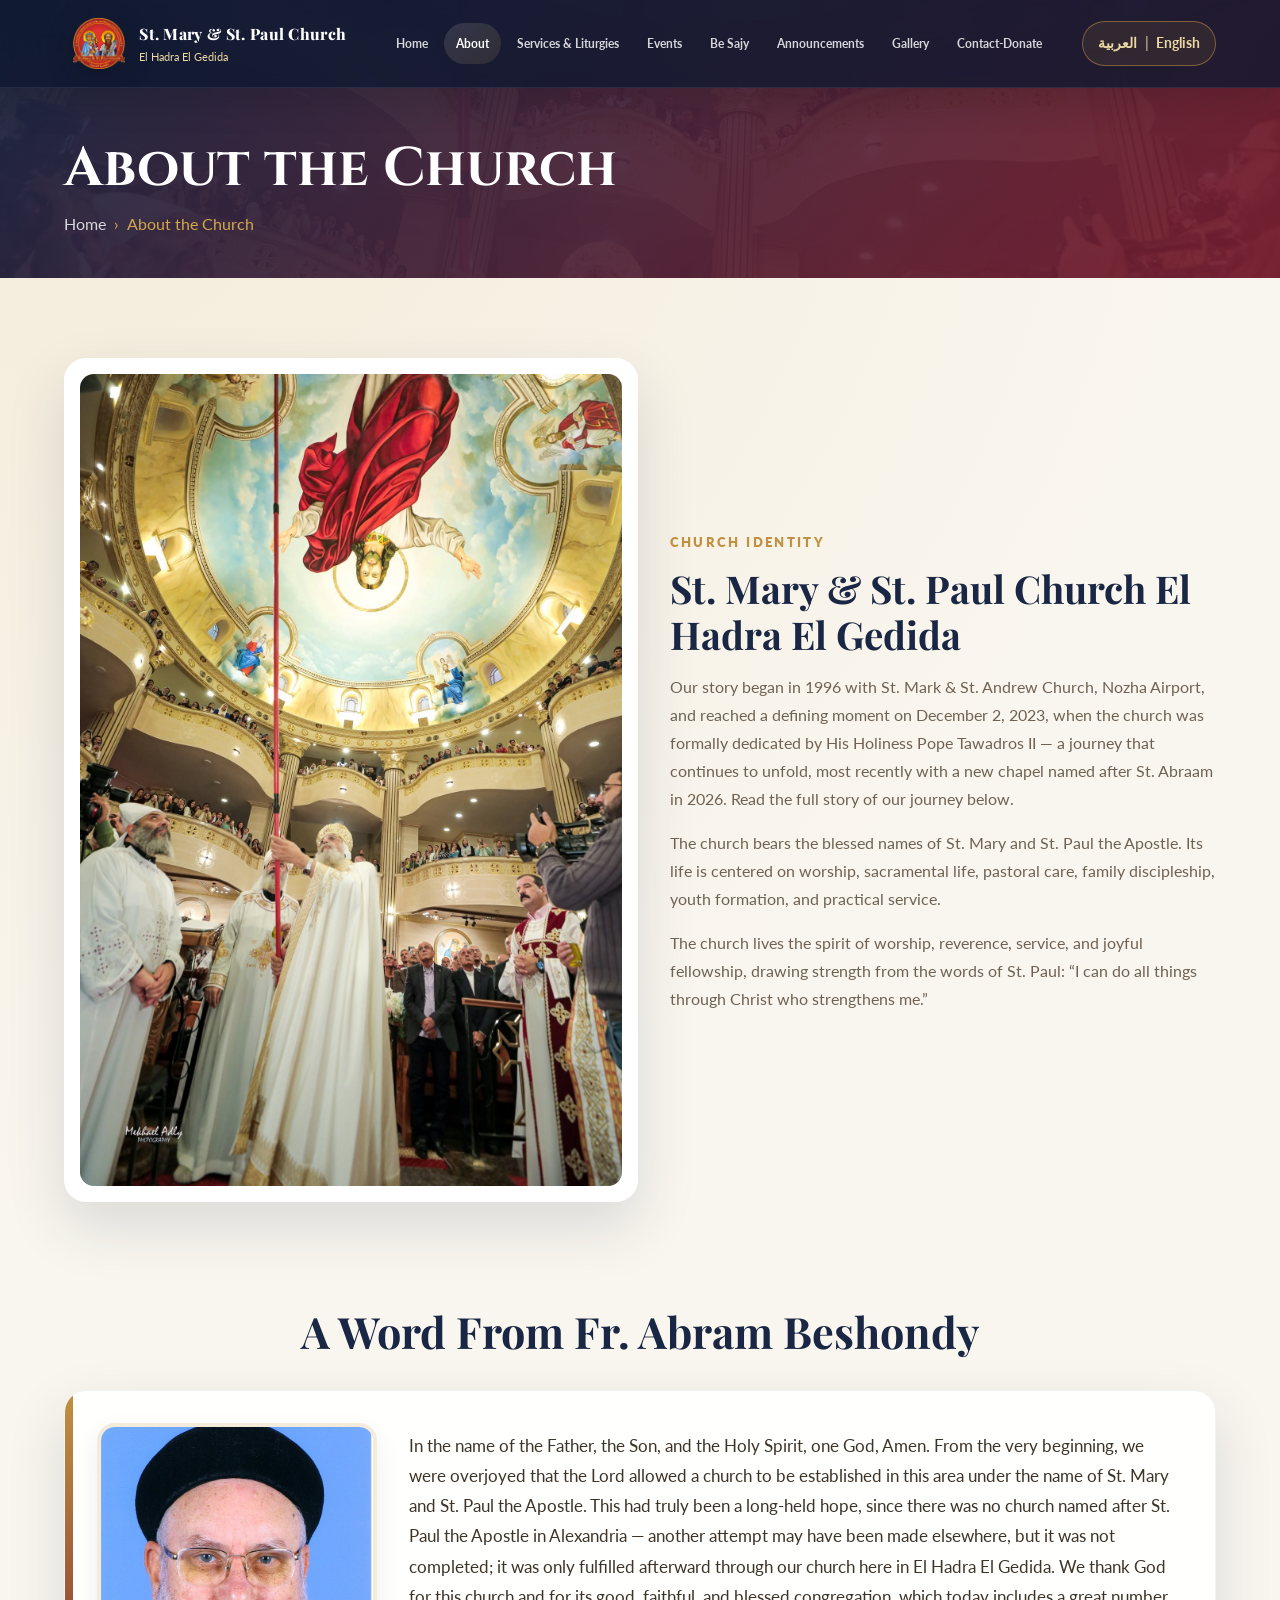
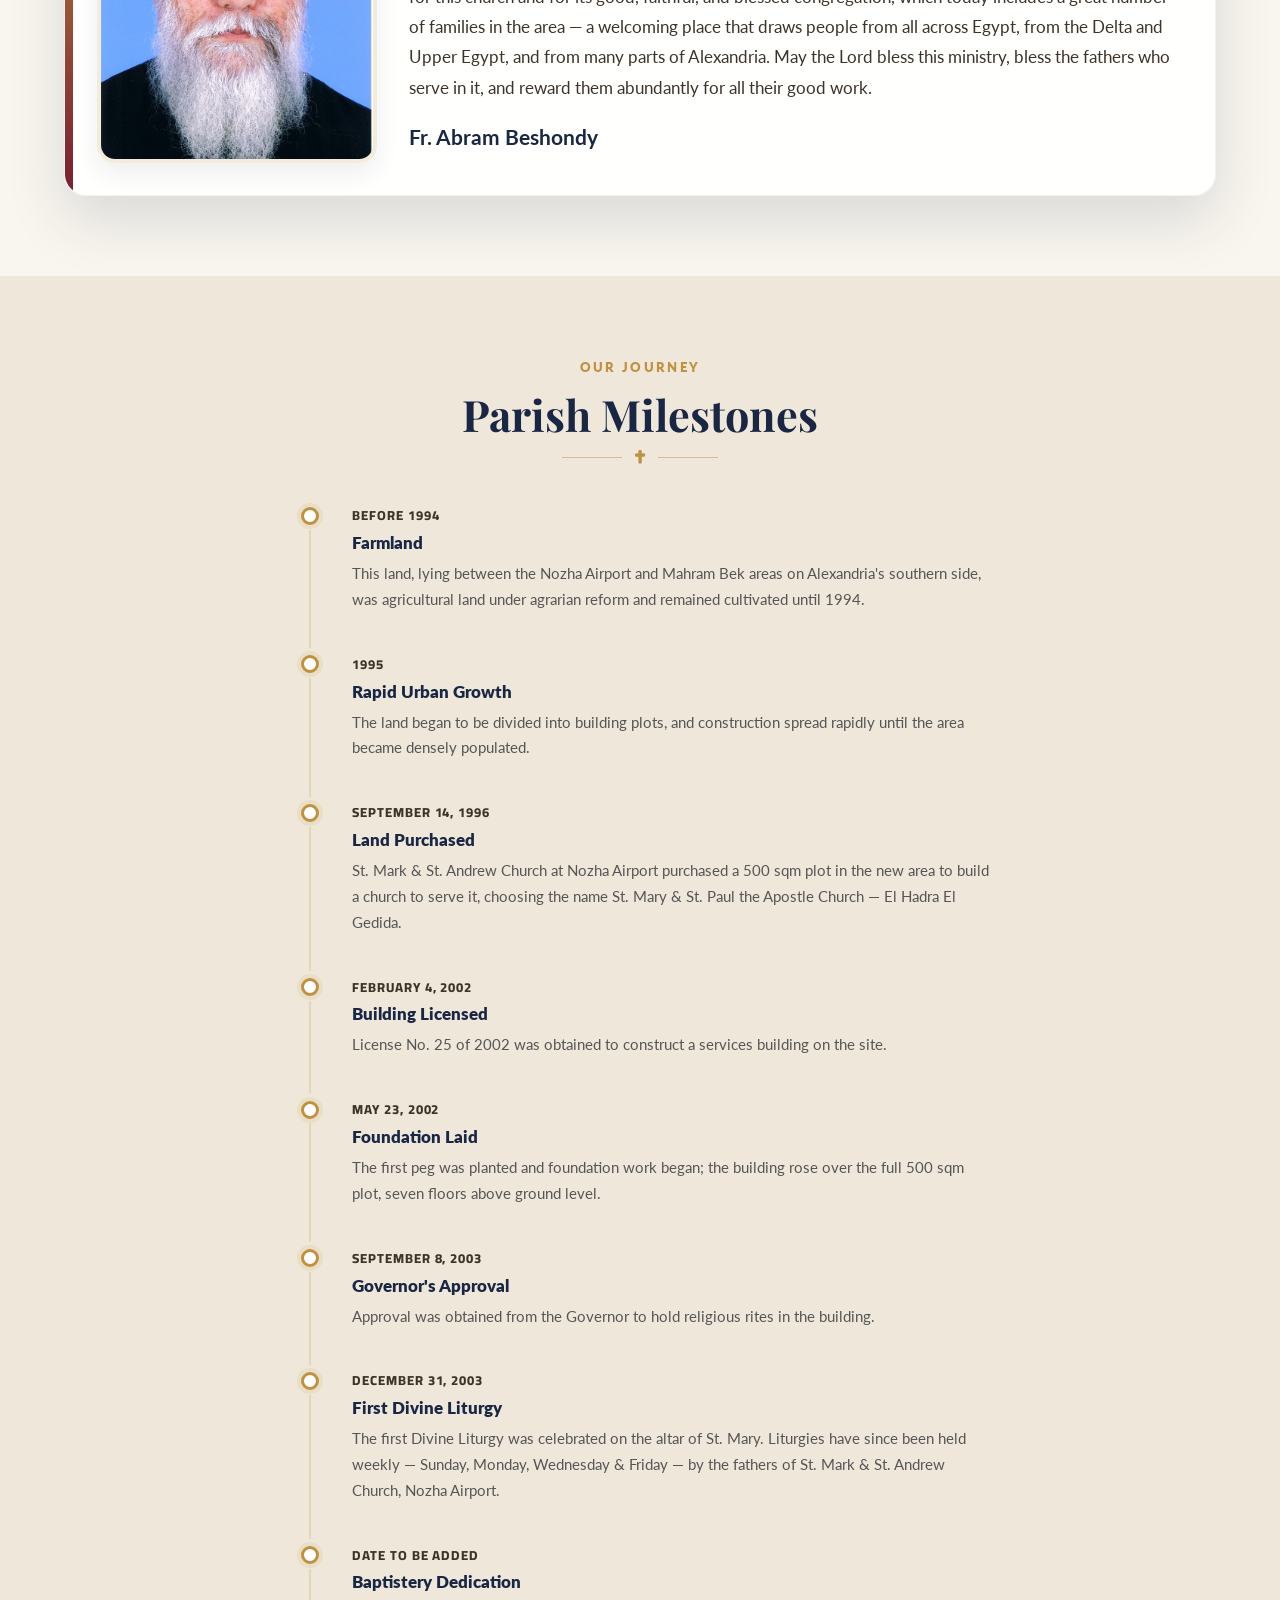
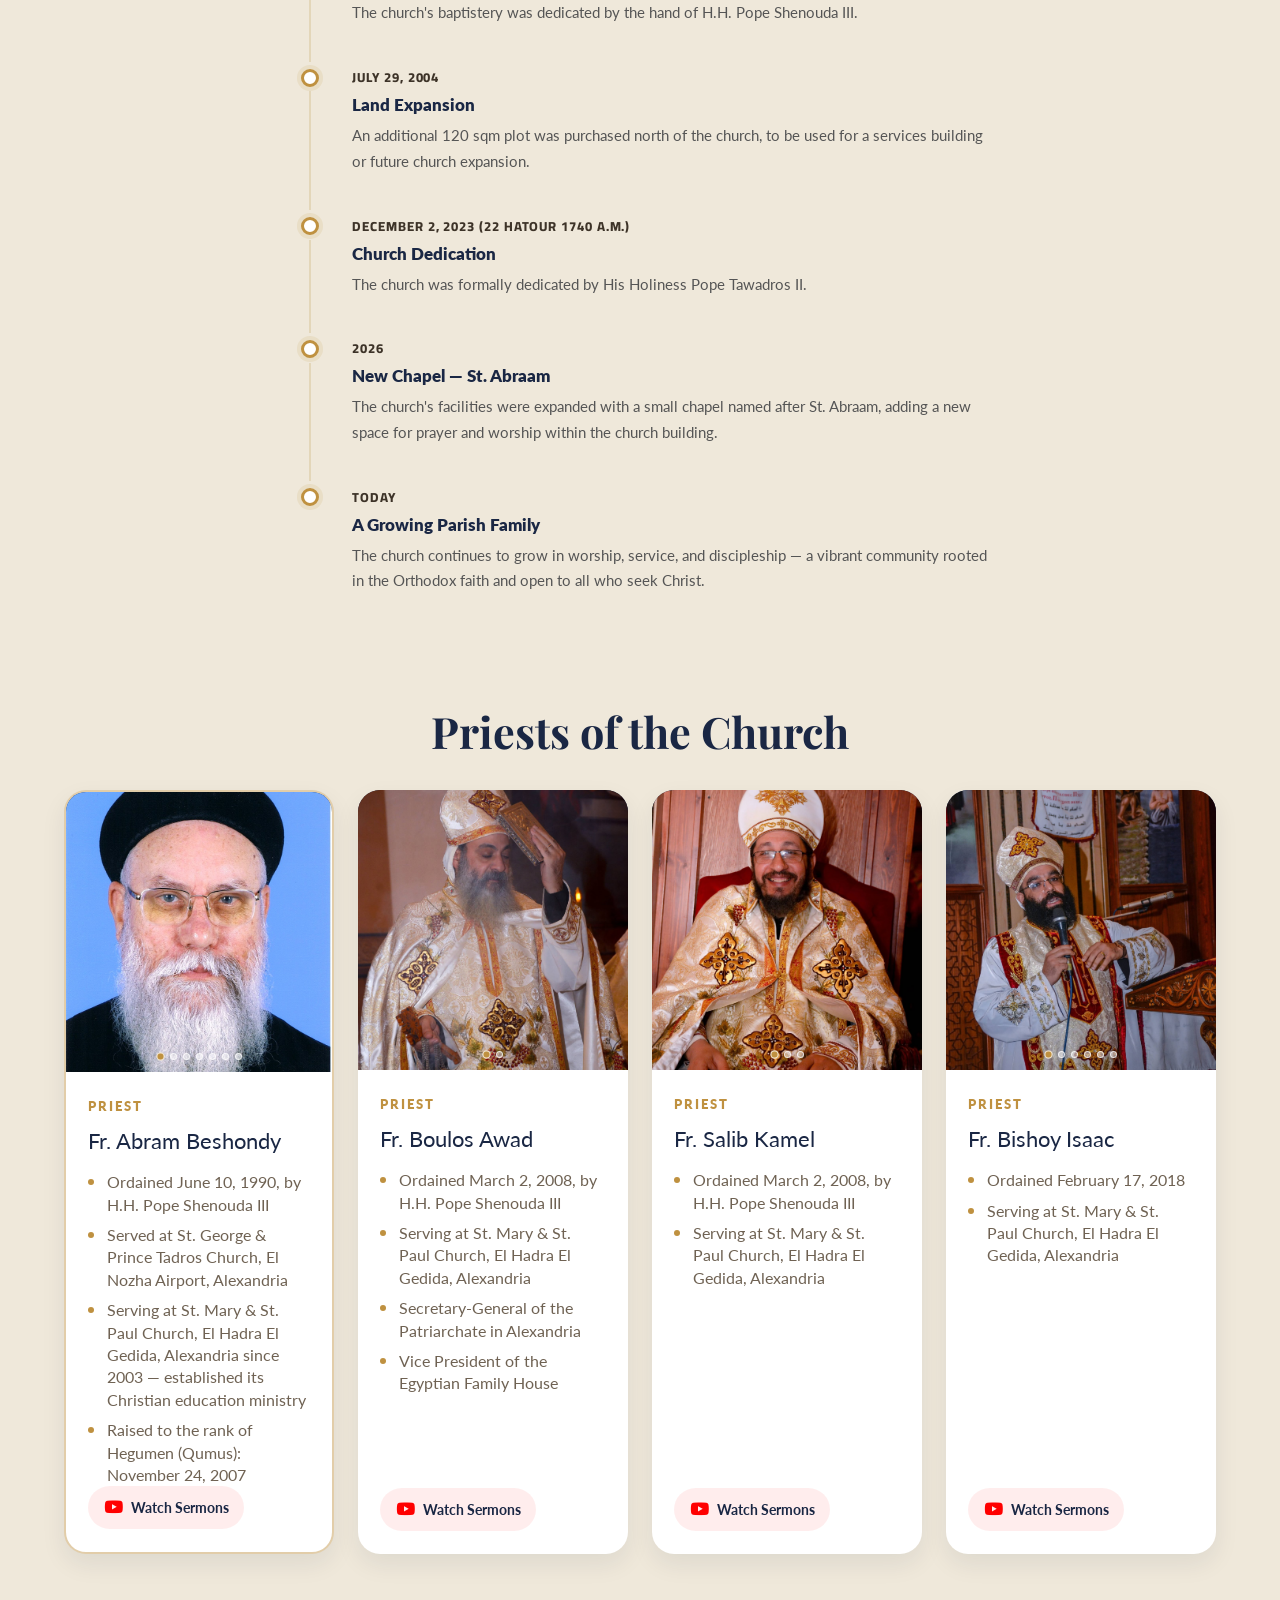
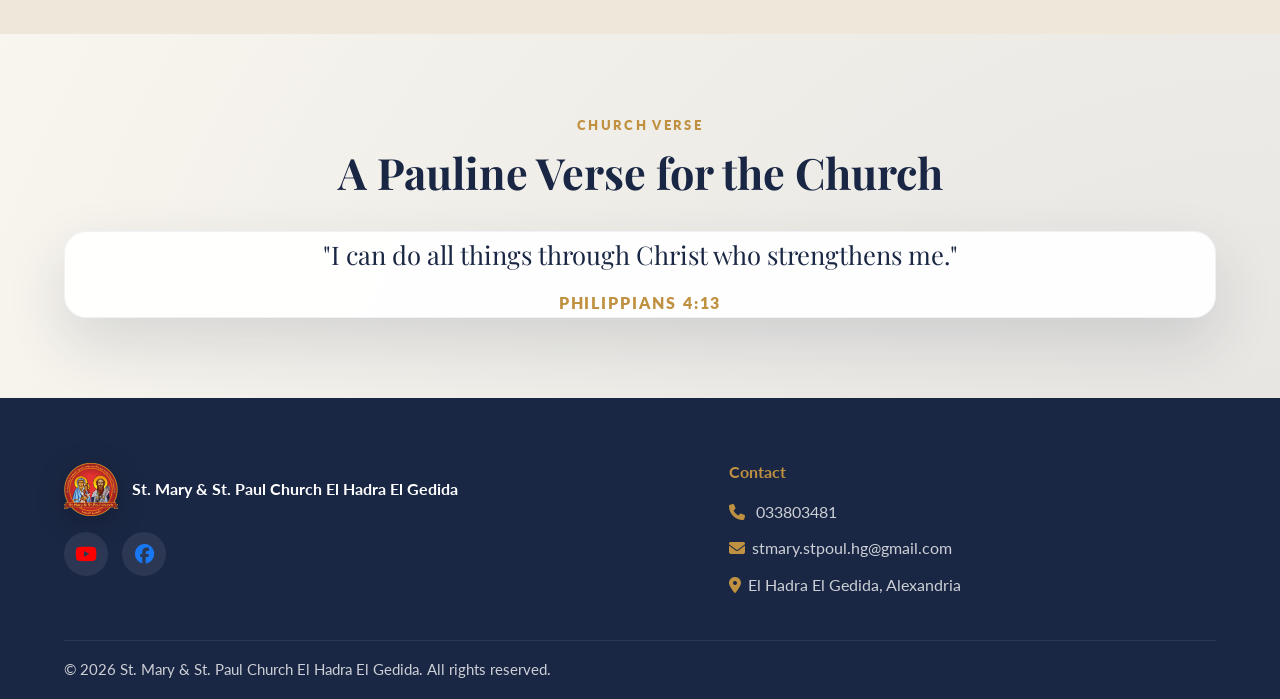
==== commit 03e66770: "Update navigation links in about.html" ====
--- a/pages/about.html
+++ b/pages/about.html
@@ -25,7 +25,7 @@
     </a>
 
     <div class="nav-links">
-      <a href="../index.html" data-en="Home" data-ar="الرئيسية">Home</a><a href="about.html" class="active" data-en="About" data-ar="عن الكنيسة">About</a><a href="services.html" data-en="Services &amp; Liturgies" data-ar="القداسات والخدمات">Services &amp; Liturgies</a><a href="events.html" data-en="Events" data-ar="الفعاليات">Events</a><a href="be-sajy.html" data-en="Be Sajy" data-ar="بي ساجي">Be Sajy</a><a href="announcements.html" data-en="Announcements" data-ar="الإعلانات">Announcements</a><a href="gallery.html" data-en="Gallery" data-ar="المعرض">Gallery</a><a href="donate.html" class="active" data-en="Donate" data-ar="تبرع">Donate</a><a href="contact.html" data-en="Contact" data-ar="اتصل بنا">Contact</a>
+      <a href="../index.html" data-en="Home" data-ar="الرئيسية">Home</a><a href="about.html" class="active" data-en="About" data-ar="عن الكنيسة">About</a><a href="services.html" data-en="Services &amp; Liturgies" data-ar="القداسات والخدمات">Services &amp; Liturgies</a><a href="events.html" data-en="Events" data-ar="الفعاليات">Events</a><a href="be-sajy.html" data-en="Be Sajy" data-ar="بي ساجي">Be Sajy</a><a href="announcements.html" data-en="Announcements" data-ar="الإعلانات">Announcements</a><a href="gallery.html" data-en="Gallery" data-ar="المعرض">Gallery</a><a href="contact.html" data-en="Contact-Donate" data-ar="اتصل بنا-تبرع">Contact-Donate</a>
     </div>
 
     <div class="nav-actions">
@@ -47,7 +47,7 @@
     <span class="sep">|</span>
     <span>English</span>
   </button>
-  <a href="../index.html" data-en="Home" data-ar="الرئيسية">Home</a><a href="about.html" class="active" data-en="About" data-ar="عن الكنيسة">About</a><a href="services.html" data-en="Services &amp; Liturgies" data-ar="القداسات والخدمات">Services &amp; Liturgies</a><a href="events.html" data-en="Events" data-ar="الفعاليات">Events</a><a href="be-sajy.html" data-en="Be Sajy" data-ar="بي ساجي">Be Sajy</a><a href="announcements.html" data-en="Announcements" data-ar="الإعلانات">Announcements</a><a href="gallery.html" data-en="Gallery" data-ar="المعرض">Gallery</a><a href="donate.html" class="active" data-en="Donate" data-ar="تبرع">Donate</a><a href="contact.html" data-en="Contact" data-ar="اتصل بنا">Contact</a>
+  <a href="../index.html" data-en="Home" data-ar="الرئيسية">Home</a><a href="about.html" class="active" data-en="About" data-ar="عن الكنيسة">About</a><a href="services.html" data-en="Services &amp; Liturgies" data-ar="القداسات والخدمات">Services &amp; Liturgies</a><a href="events.html" data-en="Events" data-ar="الفعاليات">Events</a><a href="be-sajy.html" data-en="Be Sajy" data-ar="بي ساجي">Be Sajy</a><a href="announcements.html" data-en="Announcements" data-ar="الإعلانات">Announcements</a><a href="gallery.html" data-en="Gallery" data-ar="المعرض">Gallery</a><a href="contact.html" data-en="Contact-Donate" data-ar="اتصل بنا-تبرع">Contact-Donate</a>
 </div>
 
   
